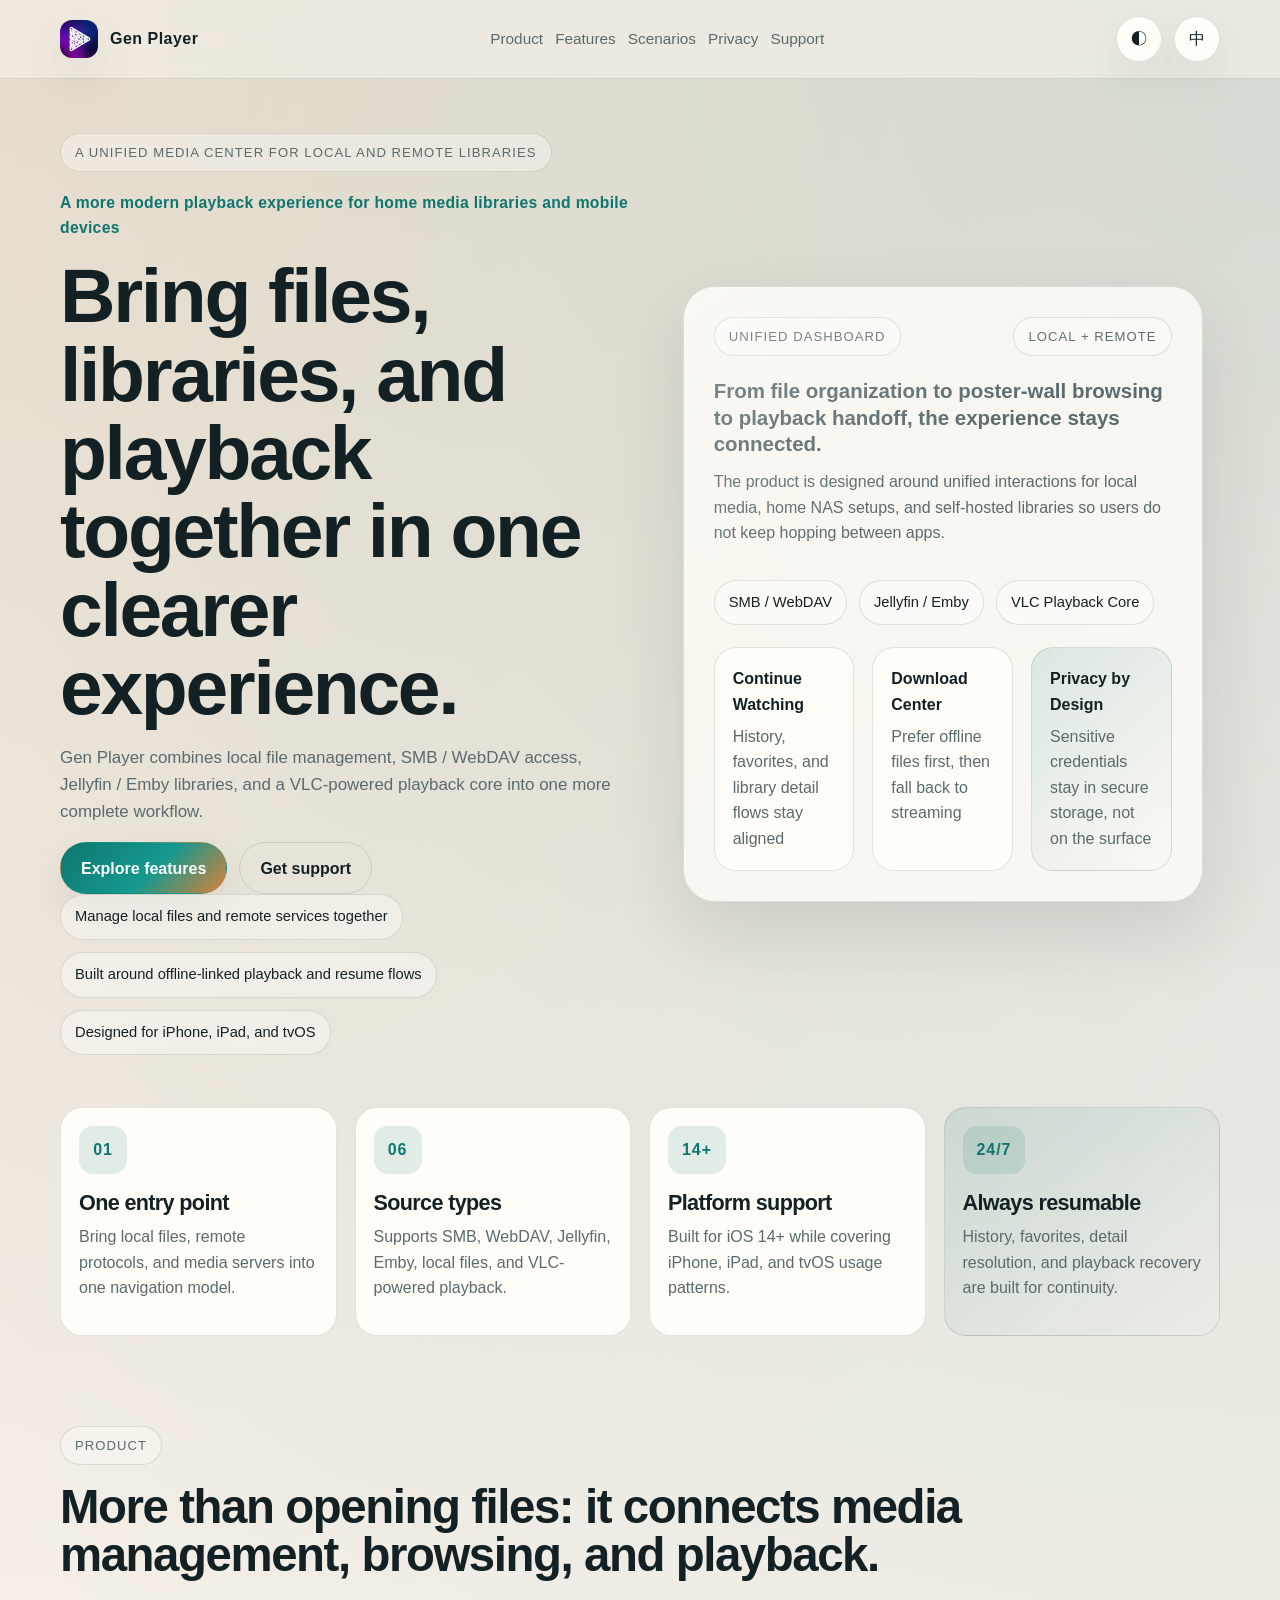
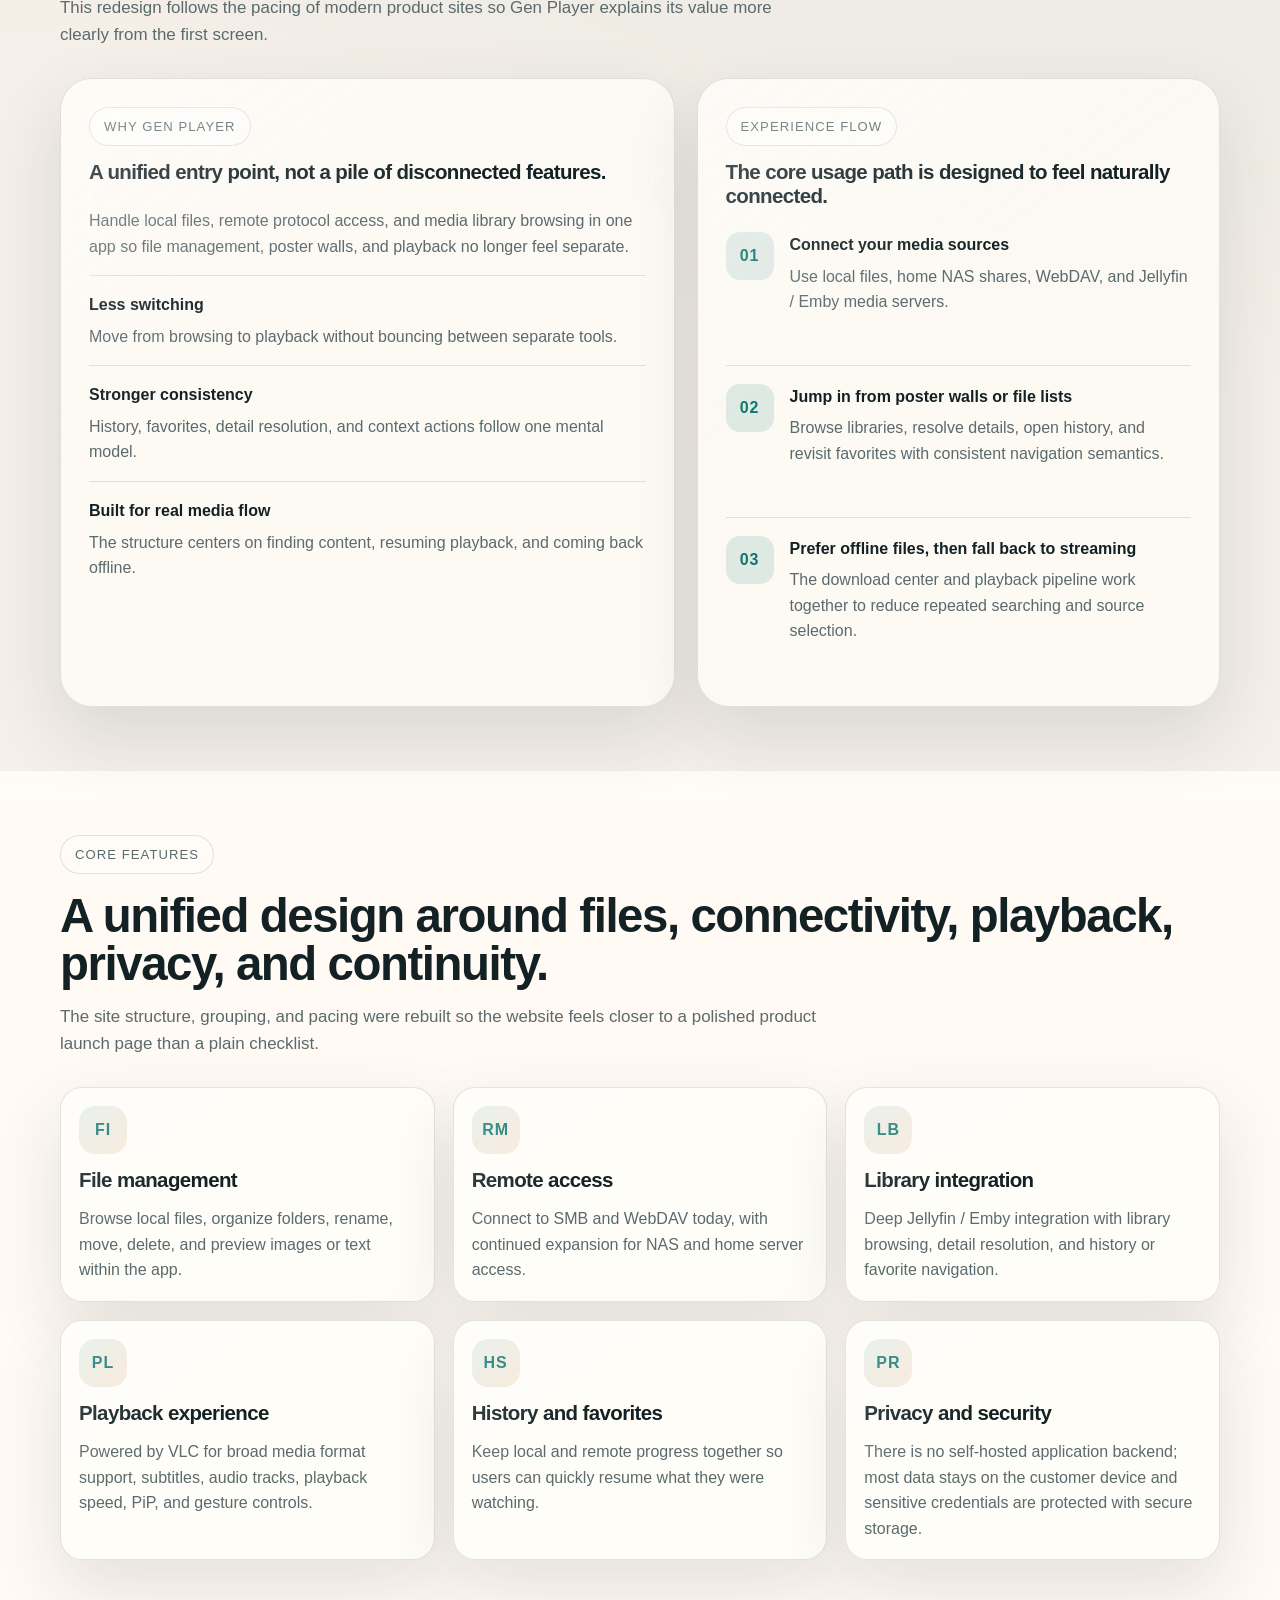
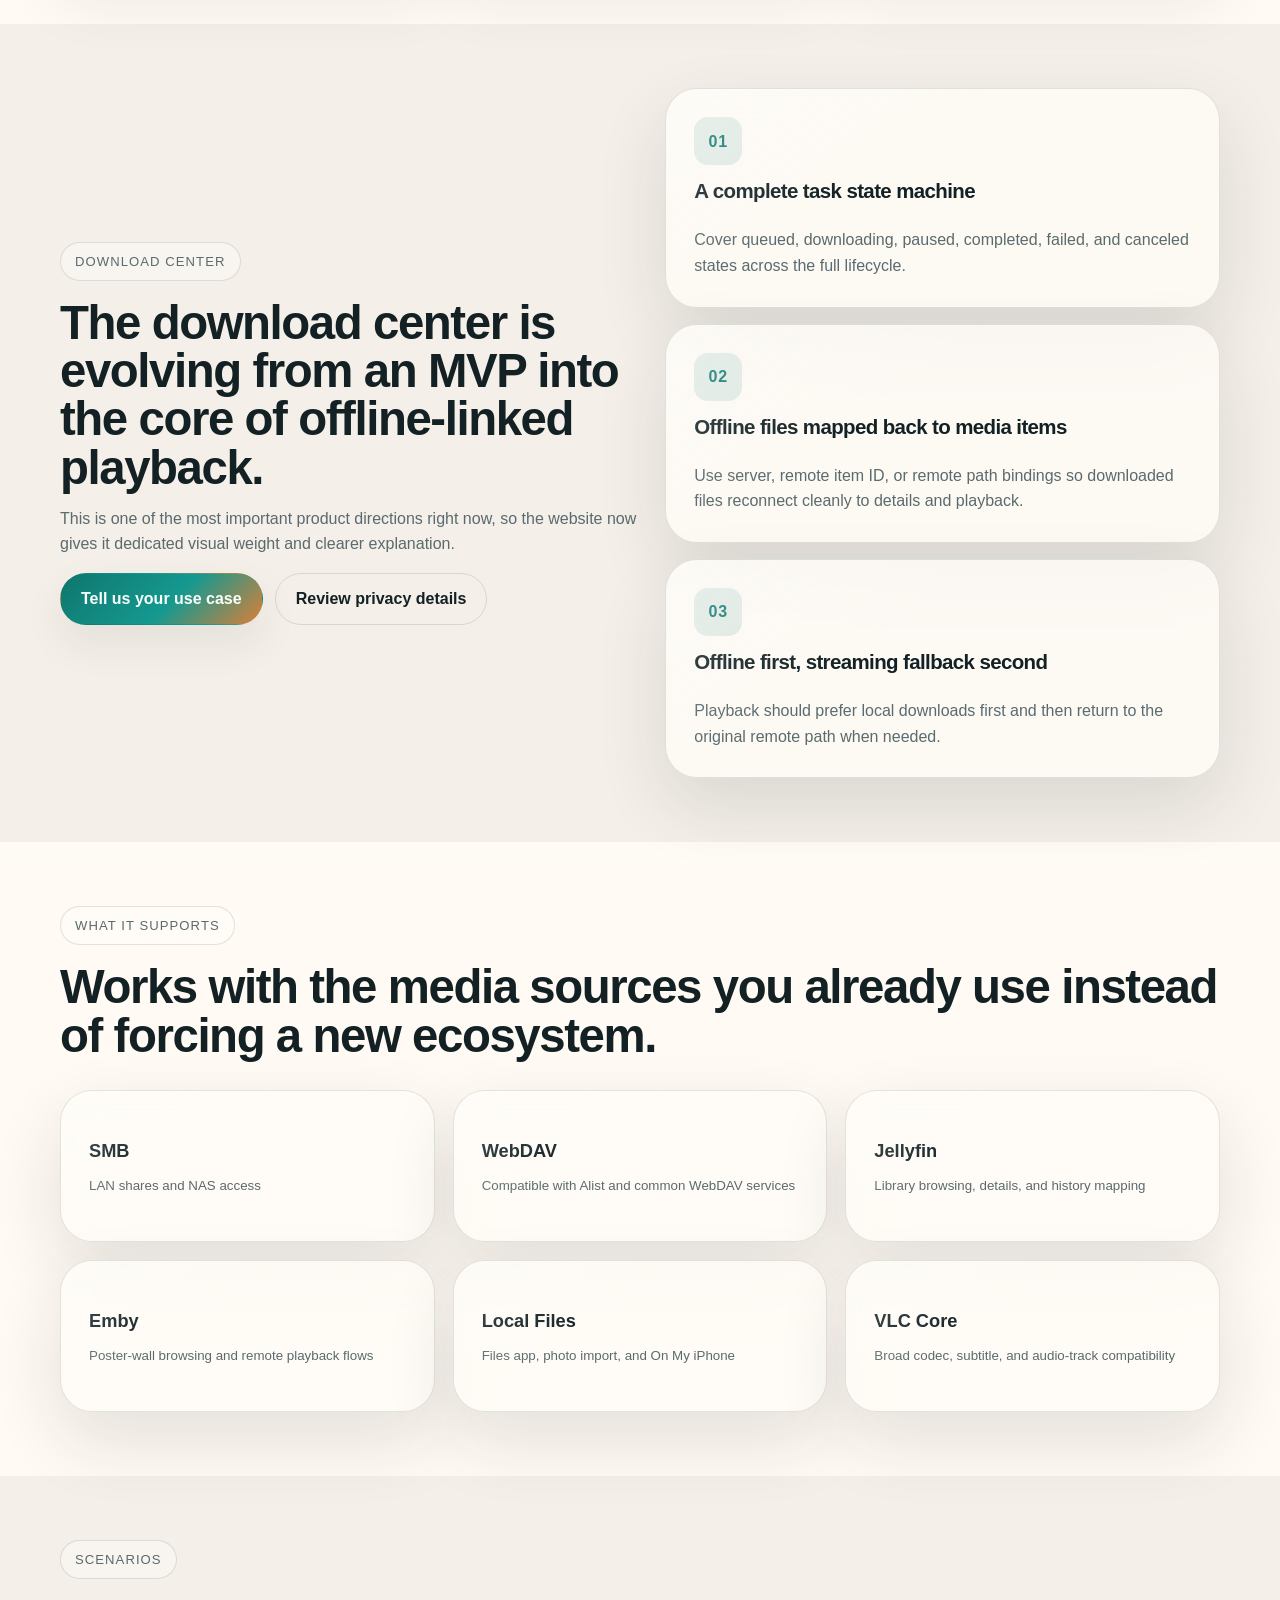
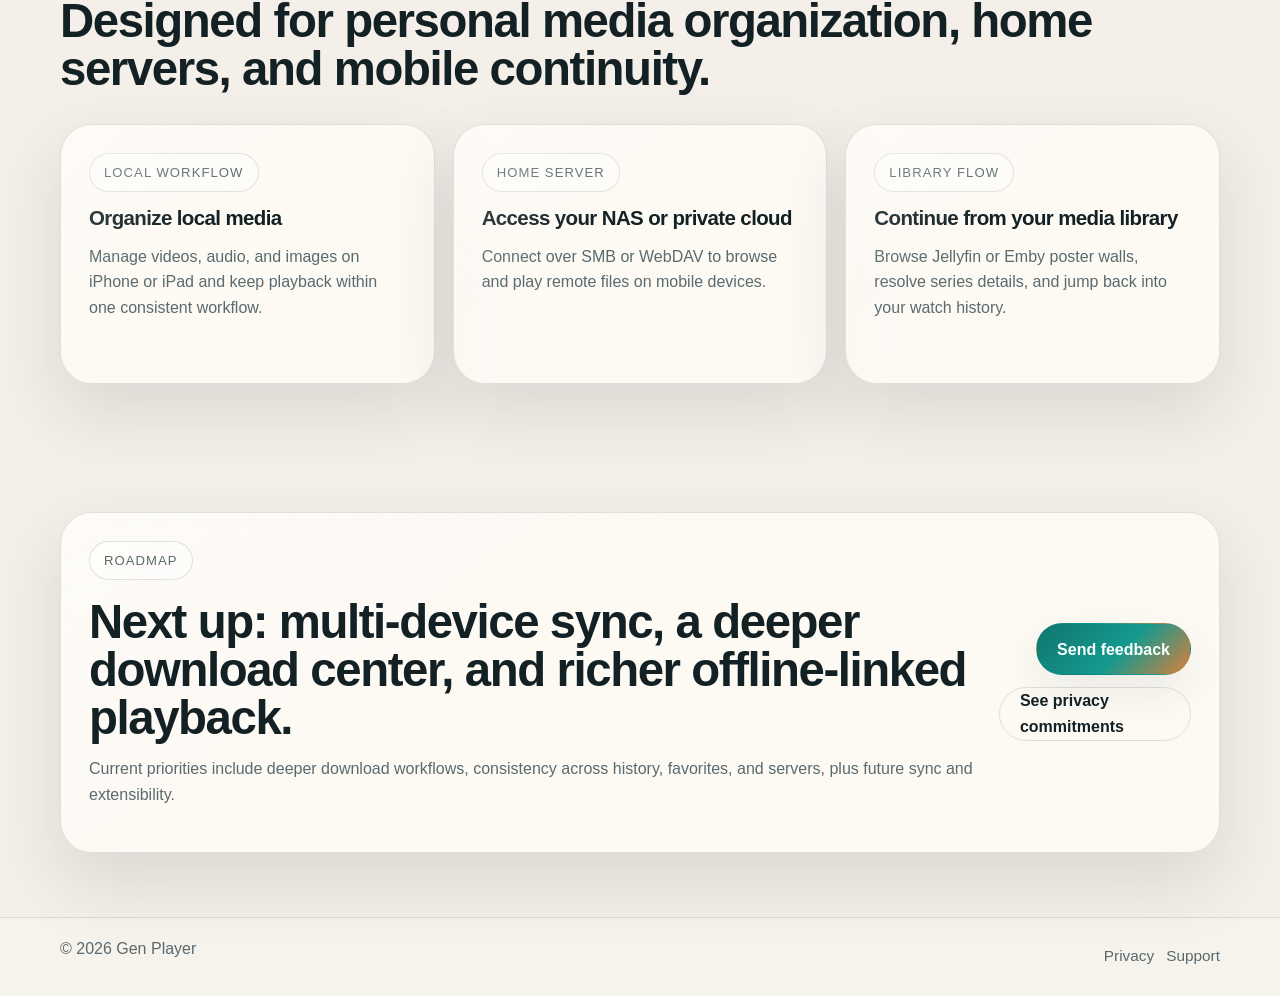
==== index.html @ e94388b0 "Sync website from ce1f1cdbd3ab6ec8a3f6ba33caaf7c2a9e1b7875" ====
<!DOCTYPE html>
<html lang="zh-CN">
  <head>
    <meta charset="UTF-8" />
    <meta name="viewport" content="width=device-width, initial-scale=1.0" />
    <title>Gen Player - Your All-in-One Media Center</title>
    <meta
      name="description"
      content="Gen Player 是一个基于 VLC 核心的本地 + 远程媒体中心，支持 SMB、WebDAV、Jellyfin、Emby 等多种媒体来源。"
    />
    <script>
      (function () {
        var params = new URLSearchParams(window.location.search);
        var theme = (params.get('theme') || localStorage.getItem('genplayer-theme') || '').toLowerCase();
        var lang = (params.get('lang') || localStorage.getItem('genplayer-language') || '').toLowerCase();
        if (theme !== 'dark' && theme !== 'light') {
          theme = window.matchMedia && window.matchMedia('(prefers-color-scheme: dark)').matches ? 'dark' : 'light';
        }
        if (lang.indexOf('zh') === 0) {
          document.documentElement.lang = 'zh-CN';
        } else if (lang.indexOf('en') === 0) {
          document.documentElement.lang = 'en';
        }
        document.documentElement.setAttribute('data-theme', theme);
        document.documentElement.style.colorScheme = theme;
        document.documentElement.style.backgroundColor = theme === 'dark' ? '#070812' : '#f4efe8';
      })();
    </script>
    <link rel="stylesheet" href="./assets/styles.css?v=20260321j" />
  </head>
  <body data-page="home">
    <div class="site-backdrop" aria-hidden="true">
      <span class="backdrop-orb orb-a"></span>
      <span class="backdrop-orb orb-b"></span>
      <span class="backdrop-grid"></span>
    </div>

    <header class="site-header">
      <div class="container nav-shell">
        <a class="brand" href="./index.html">
          <img class="brand-mark" src="./assets/app-icon.png" alt="Gen Player app icon" />
          <span>Gen Player</span>
        </a>
        <nav class="nav-links">
          <a href="#product" data-i18n="nav.product">产品</a>
          <a href="#features" data-i18n="nav.features">功能</a>
          <a href="#scenarios" data-i18n="nav.scenarios">场景</a>
          <a href="./privacy.html" data-i18n="nav.privacy">隐私政策</a>
          <a href="./feedback.html" data-i18n="nav.feedback">问题反馈</a>
        </nav>
        <div class="toolbar">
          <button type="button" class="toggle" id="themeToggle" aria-label="Theme toggle">◐</button>
          <button type="button" class="toggle" id="langToggle" aria-label="Language toggle">EN</button>
        </div>
      </div>
    </header>

    <main>
      <section class="hero hero-home">
        <div class="container hero-grid">
          <div class="hero-copy reveal-on-scroll">
            <span class="eyebrow" data-i18n="hero.eyebrow">本地与远程一体化媒体中心</span>
            <p class="hero-kicker" data-i18n="hero.spotlight">为家庭媒体库和移动设备设计的现代播放器体验</p>
            <h1 data-i18n="hero.title">把文件、媒体库与播放体验整合成一个更统一的入口。</h1>
            <p class="lead" data-i18n="hero.description">
              Gen Player 将本地文件管理、SMB / WebDAV 网络访问、Jellyfin / Emby 媒体库与 VLC 播放核心整合到一套更完整的体验里。
            </p>
            <div class="hero-actions">
              <a class="button primary" href="#features" data-i18n="hero.primaryCta">查看核心功能</a>
              <a class="button secondary" href="./feedback.html" data-i18n="hero.secondaryCta">获取支持与反馈</a>
            </div>
            <div class="hero-proof">
              <span class="proof-chip" data-i18n="hero.proof1">本地文件 + 远程服务统一管理</span>
              <span class="proof-chip" data-i18n="hero.proof2">支持离线关联播放与继续观看</span>
              <span class="proof-chip" data-i18n="hero.proof3">面向 iPhone / iPad / tvOS</span>
            </div>
          </div>

          <div class="hero-visual reveal-on-scroll delay-1">
            <article class="card stage-card">
              <div class="stage-header">
                <span class="stage-label" data-i18n="hero.stageBadge">统一面板</span>
                <span class="stage-tag" data-i18n="hero.stageTag">本地 + 远程</span>
              </div>

              <div class="stage-main">
                <div>
                  <p class="stage-title" data-i18n="hero.stageTitle">从文件整理到海报墙浏览，再到播放器接力，体验保持连贯。</p>
                  <p class="stage-body" data-i18n="hero.stageBody">
                    针对本地媒体、家庭 NAS 与自建媒体库做统一交互设计，减少在多个 App 之间来回切换。
                  </p>
                </div>
                <div class="stage-pills">
                  <span class="pill" data-i18n="hero.stagePill1">SMB / WebDAV</span>
                  <span class="pill" data-i18n="hero.stagePill2">Jellyfin / Emby</span>
                  <span class="pill" data-i18n="hero.stagePill3">VLC Playback Core</span>
                </div>
              </div>

              <div class="stage-mini-grid">
                <article class="mini-card">
                  <strong data-i18n="hero.stageMini1Title">继续观看</strong>
                  <span data-i18n="hero.stageMini1Body">历史、收藏和库详情之间跳转一致</span>
                </article>
                <article class="mini-card">
                  <strong data-i18n="hero.stageMini2Title">下载中心</strong>
                  <span data-i18n="hero.stageMini2Body">离线文件优先命中，缺失时自动回退流媒体</span>
                </article>
                <article class="mini-card accent">
                  <strong data-i18n="hero.stageMini3Title">隐私设计</strong>
                  <span data-i18n="hero.stageMini3Body">敏感凭据走安全存储，不把隐私留在表面</span>
                </article>
              </div>
            </article>

          </div>
        </div>
      </section>

      <section class="metrics-section">
        <div class="container metrics-grid">
          <article class="metric-card reveal-on-scroll">
            <span class="metric-value" data-i18n="metrics.card1Value">01</span>
            <h2 data-i18n="metrics.card1Title">一个入口</h2>
            <p data-i18n="metrics.card1Body">把本地文件、网络协议和媒体服务器收束到统一导航里。</p>
          </article>
          <article class="metric-card reveal-on-scroll delay-1">
            <span class="metric-value" data-i18n="metrics.card2Value">06</span>
            <h2 data-i18n="metrics.card2Title">多源支持</h2>
            <p data-i18n="metrics.card2Body">覆盖 SMB、WebDAV、Jellyfin、Emby、本地文件与 VLC 播放能力。</p>
          </article>
          <article class="metric-card reveal-on-scroll delay-2">
            <span class="metric-value" data-i18n="metrics.card3Value">14+</span>
            <h2 data-i18n="metrics.card3Title">平台兼容</h2>
            <p data-i18n="metrics.card3Body">面向 iOS 14+，同时照顾 iPhone、iPad 与 tvOS 使用场景。</p>
          </article>
          <article class="metric-card reveal-on-scroll delay-3">
            <span class="metric-value" data-i18n="metrics.card4Value">24/7</span>
            <h2 data-i18n="metrics.card4Title">随时继续</h2>
            <p data-i18n="metrics.card4Body">历史、收藏、详情定位与播放器恢复围绕连续观看体验设计。</p>
          </article>
        </div>
      </section>

      <section id="product" class="section">
        <div class="container">
          <div class="section-heading reveal-on-scroll">
            <span class="eyebrow" data-i18n="product.eyebrow">产品定位</span>
            <h2 data-i18n="product.title">不是只会“打开文件”，而是把媒体管理、浏览和播放连接起来。</h2>
            <p data-i18n="product.description">
              参考现代产品官网常见的分层展示方式，我们把 Gen Player 的核心价值拆成“统一入口”和“连续体验”两条主线，让信息更聚焦。
            </p>
          </div>

          <div class="showcase-grid">
            <article class="card manifesto-card reveal-on-scroll">
              <div class="card-heading">
                <span class="card-kicker" data-i18n="product.card1Kicker">为什么是 Gen Player</span>
                <h3 data-i18n="product.card1Title">统一入口，而不是功能堆叠。</h3>
              </div>
              <p data-i18n="product.card1Body">
                在同一个应用里处理本地文件、远程协议连接和媒体库浏览，让文件管理、海报墙与播放器之间不再断裂。
              </p>
              <div class="feature-list">
                <div class="feature-list-item">
                  <strong data-i18n="product.point1Title">更少切换</strong>
                  <span data-i18n="product.point1Body">从浏览到播放不需要频繁跳到不同工具。</span>
                </div>
                <div class="feature-list-item">
                  <strong data-i18n="product.point2Title">更强一致性</strong>
                  <span data-i18n="product.point2Body">历史、收藏、详情定位和上下文菜单行为保持统一。</span>
                </div>
                <div class="feature-list-item">
                  <strong data-i18n="product.point3Title">更适合媒体使用流</strong>
                  <span data-i18n="product.point3Body">围绕“找到内容、继续播放、离线回看”来设计页面关系。</span>
                </div>
              </div>
            </article>

            <article class="card journey-card reveal-on-scroll delay-1">
              <div class="card-heading">
                <span class="card-kicker" data-i18n="flow.eyebrow">体验链路</span>
                <h3 data-i18n="flow.title">把典型使用路径做成更顺手的链路。</h3>
              </div>
              <div class="journey-steps">
                <div class="journey-step">
                  <span class="step-index">01</span>
                  <div>
                    <strong data-i18n="flow.step1Title">连接你的媒体来源</strong>
                    <p data-i18n="flow.step1Body">支持本地文件、家庭 NAS、WebDAV 和 Jellyfin / Emby 媒体服务器。</p>
                  </div>
                </div>
                <div class="journey-step">
                  <span class="step-index">02</span>
                  <div>
                    <strong data-i18n="flow.step2Title">从海报墙或文件列表快速进入</strong>
                    <p data-i18n="flow.step2Body">浏览库、定位详情、查看历史和收藏，保持一致导航语义。</p>
                  </div>
                </div>
                <div class="journey-step">
                  <span class="step-index">03</span>
                  <div>
                    <strong data-i18n="flow.step3Title">优先命中离线文件，再无缝回退流媒体</strong>
                    <p data-i18n="flow.step3Body">下载中心与播放器链路协同，减少重复查找和重新选择源的负担。</p>
                  </div>
                </div>
              </div>
            </article>
          </div>
        </div>
      </section>

      <section id="features" class="section section-soft">
        <div class="container">
          <div class="section-heading reveal-on-scroll">
            <span class="eyebrow" data-i18n="features.eyebrow">核心功能</span>
            <h2 data-i18n="features.title">围绕文件、连接、播放、隐私和连续体验做一体化设计。</h2>
            <p data-i18n="features.description">页面层次、模块分组和内容节奏都做了重新组织，让官网更像一个成熟产品而不是单纯的信息列表。</p>
          </div>

          <div class="feature-grid">
            <article class="card feature-card reveal-on-scroll">
              <span class="icon-badge">FI</span>
              <h3 data-i18n="features.fileTitle">文件管理</h3>
              <p data-i18n="features.fileBody">支持本地文件浏览、整理、重命名、移动、删除，以及图片和文本预览。</p>
            </article>
            <article class="card feature-card reveal-on-scroll delay-1">
              <span class="icon-badge">RM</span>
              <h3 data-i18n="features.remoteTitle">远程连接</h3>
              <p data-i18n="features.remoteBody">支持 SMB 与 WebDAV，并持续拓展面向家庭服务器和 NAS 的访问能力。</p>
            </article>
            <article class="card feature-card reveal-on-scroll delay-2">
              <span class="icon-badge">LB</span>
              <h3 data-i18n="features.libraryTitle">媒体库集成</h3>
              <p data-i18n="features.libraryBody">深度集成 Jellyfin / Emby，支持库浏览、详情定位、历史与收藏跳转。</p>
            </article>
            <article class="card feature-card reveal-on-scroll">
              <span class="icon-badge">PL</span>
              <h3 data-i18n="features.playbackTitle">播放体验</h3>
              <p data-i18n="features.playbackBody">基于 VLC 内核，支持常见视频/音频格式、字幕、音轨、倍速、画中画和手势控制。</p>
            </article>
            <article class="card feature-card reveal-on-scroll delay-1">
              <span class="icon-badge">HS</span>
              <h3 data-i18n="features.historyTitle">历史与收藏</h3>
              <p data-i18n="features.historyBody">统一记录本地与远程媒体的历史进度与收藏信息，帮助用户从中断位置快速继续。</p>
            </article>
            <article class="card feature-card reveal-on-scroll delay-2">
              <span class="icon-badge">PR</span>
              <h3 data-i18n="features.privacyTitle">隐私与安全</h3>
              <p data-i18n="features.privacyBody">支持应用锁、生物识别与隐私模式，敏感凭据通过安全存储方案处理。</p>
            </article>
          </div>
        </div>
      </section>

      <section class="section">
        <div class="container spotlight-shell">
          <div class="spotlight-copy reveal-on-scroll">
            <span class="eyebrow" data-i18n="download.eyebrow">下载中心</span>
            <h2 data-i18n="download.title">下载中心正在从 MVP 进化为“离线关联播放”的核心能力。</h2>
            <p data-i18n="download.body">
              这也是当前阶段最重要的扩展方向之一。官网把这部分单独突出出来，让产品路线和实际能力更清晰。
            </p>
            <div class="hero-actions">
              <a class="button primary" href="./feedback.html" data-i18n="download.primaryCta">告诉我们你的使用场景</a>
              <a class="button secondary" href="./privacy.html" data-i18n="download.secondaryCta">查看隐私与数据处理</a>
            </div>
          </div>

          <div class="spotlight-panels reveal-on-scroll delay-1">
            <article class="card spotlight-card">
              <span class="spotlight-index">01</span>
              <h3 data-i18n="download.card1Title">任务状态机完整化</h3>
              <p data-i18n="download.card1Body">覆盖 queued、downloading、paused、completed、failed、canceled 等完整生命周期。</p>
            </article>
            <article class="card spotlight-card">
              <span class="spotlight-index">02</span>
              <h3 data-i18n="download.card2Title">离线文件与媒体项绑定</h3>
              <p data-i18n="download.card2Body">通过 server、remoteItemId 或 remotePath 建立映射，让下载结果真正能回到媒体详情和播放器。</p>
            </article>
            <article class="card spotlight-card">
              <span class="spotlight-index">03</span>
              <h3 data-i18n="download.card3Title">优先离线、缺失回退流媒体</h3>
              <p data-i18n="download.card3Body">播放时先命中本地下载，再按原链路回退远程播放，保证体验连贯不打断。</p>
            </article>
          </div>
        </div>
      </section>

      <section class="section section-soft">
        <div class="container">
          <div class="section-heading reveal-on-scroll">
            <span class="eyebrow" data-i18n="support.eyebrow">支持范围</span>
            <h2 data-i18n="support.title">连接你已经在使用的媒体来源，而不是要求你重新迁移生态。</h2>
          </div>
          <div class="support-grid support-grid-modern">
            <div class="card support-item reveal-on-scroll">
              <span>SMB</span>
              <small data-i18n="support.smb">局域网共享与 NAS 访问</small>
            </div>
            <div class="card support-item reveal-on-scroll delay-1">
              <span>WebDAV</span>
              <small data-i18n="support.webdav">兼容 Alist 与多种 WebDAV 服务</small>
            </div>
            <div class="card support-item reveal-on-scroll delay-2">
              <span>Jellyfin</span>
              <small data-i18n="support.jellyfin">媒体库浏览、详情与历史关联</small>
            </div>
            <div class="card support-item reveal-on-scroll">
              <span>Emby</span>
              <small data-i18n="support.emby">海报墙浏览与远程播放协同</small>
            </div>
            <div class="card support-item reveal-on-scroll delay-1">
              <span>Local Files</span>
              <small data-i18n="support.local">文件 App、照片导入与 On My iPhone</small>
            </div>
            <div class="card support-item reveal-on-scroll delay-2">
              <span>VLC Core</span>
              <small data-i18n="support.vlc">多格式播放、字幕和音轨兼容</small>
            </div>
          </div>
        </div>
      </section>

      <section id="scenarios" class="section">
        <div class="container">
          <div class="section-heading reveal-on-scroll">
            <span class="eyebrow" data-i18n="scenarios.eyebrow">使用场景</span>
            <h2 data-i18n="scenarios.title">既适合个人影音整理，也适合家庭服务器和移动端连续播放。</h2>
          </div>
          <div class="scenario-grid">
            <article class="card scenario-card reveal-on-scroll">
              <span class="scenario-label" data-i18n="scenarios.case1Label">本地工作流</span>
              <h3 data-i18n="scenarios.case1Title">本地媒体整理</h3>
              <p data-i18n="scenarios.case1Body">整理 iPhone / iPad 中的视频、音频和图片，并通过统一播放器继续观看。</p>
            </article>
            <article class="card scenario-card reveal-on-scroll delay-1">
              <span class="scenario-label" data-i18n="scenarios.case2Label">家庭服务器</span>
              <h3 data-i18n="scenarios.case2Title">家庭 NAS / 私有云访问</h3>
              <p data-i18n="scenarios.case2Body">连接 SMB 或 WebDAV 服务，在移动端快速查看和播放远程文件。</p>
            </article>
            <article class="card scenario-card reveal-on-scroll delay-2">
              <span class="scenario-label" data-i18n="scenarios.case3Label">媒体库链路</span>
              <h3 data-i18n="scenarios.case3Title">媒体库连续观看</h3>
              <p data-i18n="scenarios.case3Body">从 Jellyfin / Emby 中浏览海报墙、定位剧集详情，并回到你的历史进度。</p>
            </article>
          </div>
        </div>
      </section>

      <section class="section">
        <div class="container">
          <div class="card roadmap-card reveal-on-scroll">
            <div class="roadmap-copy">
            <span class="eyebrow" data-i18n="roadmap.eyebrow">路线图</span>
              <h2 data-i18n="roadmap.title">继续推进多端同步、下载中心和更完整的离线关联播放。</h2>
              <p data-i18n="roadmap.body">当前重点方向包括下载中心深化、历史/收藏/服务器数据一致性，以及未来的同步与扩展能力。</p>
            </div>
            <div class="hero-actions">
              <a class="button primary" href="./feedback.html" data-i18n="roadmap.primaryCta">提交问题反馈</a>
              <a class="button secondary" href="./privacy.html" data-i18n="roadmap.secondaryCta">查看隐私承诺</a>
            </div>
          </div>
        </div>
      </section>
    </main>

    <footer class="site-footer">
      <div class="container footer-shell">
        <p>© <span id="year"></span> Gen Player</p>
        <div class="footer-links">
          <a href="./privacy.html" data-i18n="footer.privacy">隐私政策</a>
          <a href="./feedback.html" data-i18n="footer.feedback">问题反馈</a>
        </div>
      </div>
    </footer>

    <script src="./assets/site.js?v=20260321i"></script>
  </body>
</html>
---- assets/styles.css ----
:root {
  color-scheme: light dark;
  --font-display: "Avenir Next", "SF Pro Display", "PingFang SC", "Hiragino Sans GB", "Microsoft YaHei", sans-serif;
  --font-body: "Avenir Next", "Segoe UI", "PingFang SC", "Hiragino Sans GB", "Microsoft YaHei", sans-serif;
  --bg: #f4efe8;
  --bg-soft: #fffaf3;
  --panel: rgba(255, 253, 248, 0.78);
  --panel-solid: #fffdf8;
  --panel-alt: #edf6f3;
  --text: #132125;
  --text-muted: #5a6a6e;
  --line: rgba(19, 33, 37, 0.12);
  --line-strong: rgba(19, 33, 37, 0.2);
  --accent: #0f766e;
  --accent-secondary: #15998f;
  --accent-strong: #0b5f59;
  --accent-soft: rgba(15, 118, 110, 0.12);
  --accent-warm: #db7f38;
  --shadow-lg: 0 28px 70px rgba(34, 45, 49, 0.12);
  --shadow-md: 0 18px 42px rgba(34, 45, 49, 0.08);
  --radius-xl: 32px;
  --radius-lg: 24px;
  --radius-md: 18px;
  --radius-sm: 14px;
}

html[data-theme='dark'],
body[data-theme='dark'] {
  --bg: #070812;
  --bg-soft: #0d1020;
  --panel: rgba(18, 22, 40, 0.8);
  --panel-solid: #12152a;
  --panel-alt: #171b34;
  --text: #f3f4ff;
  --text-muted: #adb2cf;
  --line: rgba(255, 255, 255, 0.1);
  --line-strong: rgba(255, 255, 255, 0.18);
  --accent: #8c7bff;
  --accent-secondary: #4e63ea;
  --accent-strong: #cdc3ff;
  --accent-soft: rgba(140, 123, 255, 0.18);
  --accent-warm: #da78ff;
  --shadow-lg: 0 28px 70px rgba(0, 0, 0, 0.34);
  --shadow-md: 0 18px 42px rgba(0, 0, 0, 0.26);
}

* {
  box-sizing: border-box;
}

html {
  scroll-behavior: smooth;
  min-height: 100%;
  background: var(--bg);
}

body {
  position: relative;
  margin: 0;
  min-height: 100vh;
  min-height: 100dvh;
  font-family: var(--font-body);
  background:
    radial-gradient(circle at top left, rgba(219, 127, 56, 0.12), transparent 28%),
    radial-gradient(circle at top right, rgba(15, 118, 110, 0.14), transparent 34%),
    var(--bg);
  color: var(--text);
  line-height: 1.6;
  overflow-x: hidden;
}

body[data-theme='dark'] {
  background:
    radial-gradient(circle at top left, rgba(151, 111, 255, 0.16), transparent 28%),
    radial-gradient(circle at top right, rgba(78, 99, 234, 0.2), transparent 34%),
    var(--bg);
}

a {
  color: inherit;
  text-decoration: none;
}

button,
input,
select,
textarea {
  font: inherit;
}

h1,
h2,
h3,
h4,
p {
  margin-top: 0;
}

h1,
h2,
h3 {
  font-family: var(--font-display);
  letter-spacing: -0.03em;
}

html[lang='zh-CN'] h1,
html[lang='zh-CN'] h2,
html[lang='zh-CN'] h3 {
  letter-spacing: -0.01em;
}

h1 {
  font-size: clamp(2.8rem, 6vw, 5.6rem);
  line-height: 0.96;
  margin-bottom: 22px;
}

h2 {
  font-size: clamp(2rem, 3.7vw, 3.8rem);
  line-height: 1.02;
  margin-bottom: 14px;
}

h3 {
  font-size: 1.28rem;
  line-height: 1.18;
  margin-bottom: 12px;
}

p,
small,
label span,
.stage-body,
.mini-card span,
.feature-list-item span,
.journey-step p,
.support-item small,
.scenario-card p,
.spotlight-card p,
.mini-stat-label {
  color: var(--text-muted);
}

.site-backdrop {
  position: fixed;
  inset: 0;
  pointer-events: none;
  z-index: -1;
  overflow: hidden;
}

.backdrop-orb {
  position: absolute;
  border-radius: 999px;
  filter: blur(18px);
  opacity: 0.8;
  animation: floatOrb 16s ease-in-out infinite;
}

.orb-a {
  top: -140px;
  left: -60px;
  width: 320px;
  height: 320px;
  background: rgba(219, 127, 56, 0.18);
}

.orb-b {
  top: 18%;
  right: -120px;
  width: 380px;
  height: 380px;
  background: rgba(15, 118, 110, 0.16);
  animation-delay: -6s;
}

body[data-theme='dark'] .orb-b {
  background: rgba(93, 81, 228, 0.18);
}

.orb-c {
  bottom: 10%;
  left: 8%;
  width: 240px;
  height: 240px;
  background: rgba(112, 132, 255, 0.12);
  animation-delay: -10s;
}

body[data-theme='dark'] .orb-c {
  background: rgba(214, 120, 255, 0.14);
}

.backdrop-grid {
  position: absolute;
  inset: 0;
  background-image:
    linear-gradient(to right, rgba(255, 255, 255, 0.02) 1px, transparent 1px),
    linear-gradient(to bottom, rgba(255, 255, 255, 0.02) 1px, transparent 1px);
  background-size: 72px 72px;
  mask-image: linear-gradient(to bottom, rgba(0, 0, 0, 0.44), transparent 80%);
}

.container {
  width: min(1160px, calc(100% - 40px));
  margin: 0 auto;
}

.site-header {
  position: sticky;
  top: 0;
  z-index: 30;
  backdrop-filter: blur(18px);
  background: rgba(244, 239, 232, 0.68);
  border-bottom: 1px solid var(--line);
}

body[data-theme='dark'] .site-header {
  background: rgba(7, 8, 18, 0.72);
}

.nav-shell,
.footer-shell {
  display: flex;
  align-items: center;
  justify-content: space-between;
  gap: 18px;
  min-height: 78px;
}

.brand {
  display: inline-flex;
  align-items: center;
  gap: 12px;
  font-weight: 800;
  font-size: 1rem;
  letter-spacing: 0.03em;
}

.brand-mark {
  display: block;
  width: 38px;
  height: 38px;
  border-radius: 12px;
  object-fit: cover;
  box-shadow: var(--shadow-md);
}

.nav-links,
.toolbar,
.footer-links,
.hero-proof,
.stage-pills,
.hero-actions {
  display: flex;
  align-items: center;
  gap: 12px;
  flex-wrap: wrap;
}

.nav-links a,
.footer-links a {
  color: var(--text-muted);
  font-size: 0.96rem;
  transition: color 180ms ease, transform 180ms ease;
}

.nav-links a:hover,
.footer-links a:hover {
  color: var(--text);
  transform: translateY(-1px);
}

.toggle,
.button,
.proof-chip,
.pill {
  border-radius: 999px;
  border: 1px solid var(--line);
}

.toggle {
  min-width: 46px;
  height: 46px;
  padding: 0 14px;
  cursor: pointer;
  background: var(--panel-solid);
  color: var(--text);
  box-shadow: var(--shadow-md);
}

.hero-home {
  padding: 54px 0 34px;
}

.section,
.page-main {
  padding: 64px 0;
}

.page-shell {
  min-height: calc(100vh - 156px);
}

.hero-grid,
.privacy-hero-grid,
.spotlight-shell,
.feedback-split-card,
.legal-layout {
  display: grid;
  gap: 28px;
}

.hero-grid,
.privacy-hero-grid,
.spotlight-shell {
  grid-template-columns: minmax(0, 1.02fr) minmax(320px, 0.98fr);
  align-items: center;
}

.privacy-hero-grid {
  align-items: start;
}

.hero-copy,
.page-hero-copy,
.roadmap-copy {
  position: relative;
  z-index: 1;
}

.hero-copy {
  max-width: 38rem;
}

.hero-copy h1 {
  max-width: 9.2em;
  font-size: clamp(3.1rem, 6vw, 5.15rem);
  line-height: 1.02;
  margin-bottom: 18px;
}

.page-hero-copy > :first-child,
.card-heading > :first-child,
.feedback-info-panel > :first-child,
.roadmap-copy > :first-child,
.section-heading > :first-child {
  margin-top: 0;
}

.privacy-intro-card,
.privacy-overview-card,
.privacy-support-card {
  display: grid;
  gap: 18px;
}

.privacy-intro-card {
  padding: 34px;
}

.privacy-intro-card h1 {
  max-width: 560px;
  font-size: clamp(2.2rem, 4vw, 3.5rem);
  line-height: 1.08;
  letter-spacing: -0.01em;
  margin-bottom: 12px;
}

.privacy-intro-card .lead {
  margin-bottom: 0;
}

.privacy-intro-body {
  max-width: 720px;
  margin-bottom: 4px;
  font-size: 1rem;
  color: var(--text-muted);
}

.privacy-side-stack,
.privacy-overview-list {
  display: grid;
  gap: 18px;
}

.privacy-overview-card h2,
.privacy-support-card h2,
.legal-side-card h2 {
  font-size: clamp(1.45rem, 2.15vw, 2rem);
  line-height: 1.18;
  letter-spacing: -0.01em;
  margin-bottom: 0;
}

.hero-kicker {
  margin-bottom: 16px;
  font-size: 0.98rem;
  font-weight: 700;
  letter-spacing: 0.02em;
  color: var(--accent);
}

html[lang='zh-CN'] .hero-kicker {
  letter-spacing: 0;
}

.eyebrow,
.card-kicker,
.scenario-label,
.stage-label,
.stage-tag,
.note-label {
  display: inline-flex;
  align-items: center;
  gap: 8px;
  padding: 8px 14px;
  width: fit-content;
  max-width: 100%;
  border-radius: 999px;
  border: 1px solid var(--line);
  background: rgba(255, 255, 255, 0.34);
  color: var(--text-muted);
  font-size: 0.82rem;
  letter-spacing: 0.08em;
  text-transform: uppercase;
  justify-self: start;
  align-self: flex-start;
}

html[lang='zh-CN'] .eyebrow,
html[lang='zh-CN'] .card-kicker,
html[lang='zh-CN'] .scenario-label,
html[lang='zh-CN'] .stage-label,
html[lang='zh-CN'] .stage-tag,
html[lang='zh-CN'] .note-label {
  letter-spacing: 0.02em;
  text-transform: none;
}

body[data-theme='dark'] .eyebrow,
body[data-theme='dark'] .card-kicker,
body[data-theme='dark'] .scenario-label,
body[data-theme='dark'] .stage-label,
body[data-theme='dark'] .stage-tag,
body[data-theme='dark'] .note-label {
  background: rgba(255, 255, 255, 0.03);
}

.eyebrow {
  margin-bottom: 18px;
}

.lead,
.section-heading p {
  max-width: 760px;
  font-size: 1.06rem;
}

.button {
  display: inline-flex;
  align-items: center;
  justify-content: center;
  min-height: 52px;
  padding: 0 20px;
  font-weight: 700;
  cursor: pointer;
  transition: transform 180ms ease, box-shadow 180ms ease, border-color 180ms ease;
}

.button:hover,
.toggle:hover {
  transform: translateY(-1px);
}

.button.primary {
  color: #f8fffd;
  background: linear-gradient(135deg, var(--accent) 0%, var(--accent-secondary) 55%, var(--accent-warm) 100%);
  border-color: transparent;
  box-shadow: var(--shadow-md);
}

.button.secondary {
  background: transparent;
  color: var(--text);
}

.button.secondary:hover {
  border-color: var(--line-strong);
}

.proof-chip,
.pill {
  padding: 10px 14px;
  background: rgba(255, 255, 255, 0.38);
  color: var(--text);
  font-size: 0.92rem;
}

body[data-theme='dark'] .proof-chip,
body[data-theme='dark'] .pill {
  background: rgba(255, 255, 255, 0.03);
}

.hero-visual {
  position: relative;
  min-height: auto;
  display: grid;
  place-items: center;
}

.card {
  position: relative;
  overflow: hidden;
  padding: 28px;
  border: 1px solid var(--line);
  border-radius: var(--radius-xl);
  background: var(--panel);
  box-shadow: var(--shadow-lg);
  backdrop-filter: blur(18px);
}

.card::before {
  content: "";
  position: absolute;
  inset: 0;
  background: linear-gradient(145deg, rgba(255, 255, 255, 0.28), transparent 38%);
  pointer-events: none;
}

.stage-card {
  width: min(100%, 520px);
  padding: 30px;
}

.stage-header,
.page-hero-card,
.mini-stat,
.journey-step,
.support-item,
.feedback-tip {
  display: flex;
}

.stage-header {
  align-items: center;
  justify-content: space-between;
  gap: 12px;
  margin-bottom: 22px;
}

.stage-main {
  display: grid;
  gap: 18px;
  margin-bottom: 22px;
}

.stage-title {
  margin-bottom: 12px;
  font-size: 1.28rem;
  font-weight: 800;
  line-height: 1.28;
}

.stage-mini-grid,
.metrics-grid,
.feature-grid,
.scenario-grid,
.privacy-summary-grid {
  display: grid;
  gap: 18px;
}

.stage-mini-grid {
  grid-template-columns: repeat(3, minmax(0, 1fr));
}

.mini-card,
.metric-card,
.feature-card,
.summary-card {
  padding: 18px;
  border-radius: 22px;
  border: 1px solid var(--line);
  background: var(--panel-solid);
}

.mini-card strong,
.feedback-tip strong,
.journey-step strong,
.feature-list-item strong {
  display: block;
  margin-bottom: 6px;
}

.mini-card.accent,
.metric-card:last-child {
  background: linear-gradient(135deg, var(--accent-soft), rgba(255, 255, 255, 0.16));
}

.metrics-section {
  padding: 18px 0 26px;
}

.metrics-grid {
  grid-template-columns: repeat(4, minmax(0, 1fr));
}

.metric-card h2 {
  margin-bottom: 10px;
  font-size: 1.35rem;
}

.metric-value,
.spotlight-index,
.step-index {
  display: inline-flex;
  align-items: center;
  justify-content: center;
  min-width: 48px;
  height: 48px;
  margin-bottom: 18px;
  padding: 0 14px;
  border-radius: 14px;
  background: var(--accent-soft);
  color: var(--accent);
  font-weight: 800;
  letter-spacing: 0.06em;
}

.section-heading {
  margin-bottom: 30px;
}

.showcase-grid {
  display: grid;
  gap: 22px;
  grid-template-columns: minmax(0, 1.08fr) minmax(320px, 0.92fr);
}

.card-heading {
  display: grid;
  gap: 14px;
  margin-bottom: 12px;
}

.feature-list,
.journey-steps,
.feedback-tips {
  display: grid;
  gap: 16px;
}

.feature-list-item,
.feedback-tip {
  padding-top: 16px;
  border-top: 1px solid var(--line);
}

.journey-step {
  align-items: flex-start;
  gap: 16px;
  padding: 18px 0;
  border-top: 1px solid var(--line);
}

.journey-step:first-child {
  padding-top: 0;
  border-top: none;
}

.step-index {
  margin-bottom: 0;
  flex-shrink: 0;
}

.section-soft {
  background: linear-gradient(180deg, rgba(255, 255, 255, 0.16), transparent 18%), var(--bg-soft);
}

.feature-grid {
  grid-template-columns: repeat(3, minmax(0, 1fr));
}

.feature-card {
  transition: transform 220ms ease, border-color 220ms ease, box-shadow 220ms ease;
}

.feature-card,
.scenario-card,
.spotlight-card {
  display: grid;
  align-content: start;
  gap: 14px;
}

.feature-card > .icon-badge,
.scenario-card > .scenario-label,
.spotlight-card > .spotlight-index {
  margin-bottom: 0;
  justify-self: start;
}

.feature-card > h3,
.scenario-card > h3,
.spotlight-card > h3,
.feature-card > p,
.scenario-card > p,
.spotlight-card > p {
  margin-bottom: 0;
}

.feature-card:hover,
.scenario-card:hover,
.support-item:hover,
.summary-card:hover {
  transform: translateY(-4px);
  border-color: var(--line-strong);
  box-shadow: 0 24px 54px rgba(34, 45, 49, 0.12);
}

body[data-theme='dark'] .feature-card:hover,
body[data-theme='dark'] .scenario-card:hover,
body[data-theme='dark'] .support-item:hover,
body[data-theme='dark'] .summary-card:hover {
  box-shadow: 0 24px 54px rgba(0, 0, 0, 0.28);
}

.icon-badge {
  display: inline-flex;
  align-items: center;
  justify-content: center;
  width: 48px;
  height: 48px;
  margin-bottom: 18px;
  border-radius: 16px;
  background: linear-gradient(135deg, var(--accent-soft), rgba(219, 127, 56, 0.16));
  color: var(--accent);
  font-weight: 800;
  letter-spacing: 0.06em;
  line-height: 1;
  text-align: center;
}

.spotlight-panels {
  display: grid;
  gap: 16px;
}

.spotlight-card h3 {
  margin-bottom: 10px;
}

.support-grid-modern,
.scenario-grid {
  display: grid;
  gap: 18px;
  grid-template-columns: repeat(3, minmax(0, 1fr));
}

.support-item,
.mini-stat {
  flex-direction: column;
  gap: 10px;
}

.privacy-overview-item {
  display: flex;
  align-items: center;
  gap: 16px;
  padding-top: 16px;
  border-top: 1px solid var(--line);
}

.privacy-overview-item:first-child {
  padding-top: 0;
  border-top: none;
}

.privacy-overview-item .icon-badge {
  display: grid;
  place-items: center;
  width: 56px;
  height: 56px;
  padding: 0;
  margin-bottom: 0;
  border-radius: 14px;
  flex-shrink: 0;
  font-size: 0.86rem;
  letter-spacing: 0.02em;
  line-height: 1;
  text-align: center;
}

.privacy-overview-item strong,
.privacy-overview-item span {
  display: block;
}

.privacy-overview-item span {
  margin-top: 4px;
  color: var(--text-muted);
}

.privacy-feature-grid .icon-badge {
  font-size: 0.86rem;
  letter-spacing: 0.02em;
}

html[lang='zh-CN'] .privacy-overview-item .icon-badge,
html[lang='zh-CN'] .privacy-feature-grid .icon-badge {
  letter-spacing: 0;
}

.privacy-feature-grid h3,
.prose-block h2 {
  letter-spacing: -0.01em;
}

.privacy-feature-grid .feature-card {
  min-height: 100%;
}

.privacy-support-card .button {
  width: auto;
}

.privacy-support-card .eyebrow {
  justify-self: start;
}

.support-item {
  min-height: 152px;
  justify-content: center;
}

.support-item span {
  font-size: 1.14rem;
  font-weight: 800;
}

.scenario-card {
  min-height: 260px;
}

.roadmap-card {
  display: flex;
  align-items: center;
  justify-content: space-between;
  gap: 24px;
}

.roadmap-card .hero-actions {
  justify-content: flex-end;
}

.site-footer {
  border-top: 1px solid var(--line);
  background: rgba(255, 255, 255, 0.18);
}

body[data-theme='dark'] .site-footer {
  background: rgba(255, 255, 255, 0.02);
}

.page-hero-card {
  align-items: stretch;
  justify-content: space-between;
  gap: 24px;
  padding: 30px;
}

.page-hero-copy {
  flex: 1;
}

.page-hero-copy h1 {
  max-width: 700px;
  font-size: clamp(2.35rem, 4.8vw, 4.5rem);
  line-height: 1.02;
  margin-bottom: 10px;
}

.page-hero-aside {
  display: grid;
  gap: 14px;
  width: min(100%, 360px);
}

.mini-stat {
  padding: 20px;
  border-radius: 22px;
  border: 1px solid var(--line);
  background: var(--panel-solid);
}

.mini-stat strong {
  font-size: 1rem;
  line-height: 1.4;
}

.feedback-grid {
  gap: 20px;
}

.prose-block {
  display: block;
}

.feedback-split-card,
.legal-layout {
  grid-template-columns: minmax(280px, 0.88fr) minmax(0, 1.12fr);
  align-items: start;
}

.feedback-info-panel {
  display: grid;
  gap: 14px;
  align-content: start;
}

.feedback-info-panel h2 {
  margin-bottom: 8px;
}

.feedback-info-panel p,
.page-hero-copy .lead {
  margin-bottom: 0;
}

.feedback-form {
  display: grid;
  gap: 18px;
}

.feedback-form label {
  display: grid;
  gap: 8px;
  font-weight: 700;
}

.feedback-form input,
.feedback-form textarea,
.feedback-form select {
  width: 100%;
  padding: 15px 16px;
  border-radius: 18px;
  border: 1px solid var(--line);
  background: rgba(255, 255, 255, 0.52);
  color: var(--text);
  transition: border-color 180ms ease, box-shadow 180ms ease, transform 180ms ease;
}

body[data-theme='dark'] .feedback-form input,
body[data-theme='dark'] .feedback-form textarea,
body[data-theme='dark'] .feedback-form select {
  background: rgba(255, 255, 255, 0.03);
}

.feedback-form input:focus,
.feedback-form textarea:focus,
.feedback-form select:focus {
  outline: none;
  border-color: rgba(15, 118, 110, 0.42);
  box-shadow: 0 0 0 4px rgba(15, 118, 110, 0.12);
}

.privacy-summary-grid {
  grid-template-columns: repeat(3, minmax(0, 1fr));
}

.legal-main {
  display: grid;
  gap: 18px;
}

.legal-side {
  position: sticky;
  top: 108px;
}

.legal-side-card {
  display: grid;
  gap: 18px;
}

.status-card {
  max-width: 760px;
  margin: 0 auto;
  text-align: center;
}

.modern-status-card {
  padding: 42px 34px;
}

.centered {
  justify-content: center;
}

.reveal-on-scroll {
  opacity: 0;
  transform: translateY(26px);
  transition: opacity 640ms ease, transform 640ms ease;
}

.reveal-on-scroll.is-visible {
  opacity: 1;
  transform: translateY(0);
}

.delay-1 {
  transition-delay: 90ms;
}

.delay-2 {
  transition-delay: 180ms;
}

.delay-3 {
  transition-delay: 270ms;
}

@keyframes floatOrb {
  0%,
  100% {
    transform: translate3d(0, 0, 0) scale(1);
  }

  50% {
    transform: translate3d(12px, 20px, 0) scale(1.05);
  }
}

@media (prefers-reduced-motion: reduce) {
  html {
    scroll-behavior: auto;
  }

  .backdrop-orb,
  .reveal-on-scroll {
    animation: none;
    transition: none;
    transform: none;
    opacity: 1;
  }
}

@media (max-width: 1080px) {
  .metrics-grid,
  .privacy-summary-grid {
    grid-template-columns: repeat(2, minmax(0, 1fr));
  }

  .feature-grid,
  .support-grid-modern,
  .scenario-grid,
  .stage-mini-grid {
    grid-template-columns: repeat(2, minmax(0, 1fr));
  }

  .showcase-grid,
  .hero-grid,
  .privacy-hero-grid,
  .spotlight-shell,
  .feedback-split-card,
  .legal-layout {
    grid-template-columns: 1fr;
  }

  .roadmap-card {
    flex-direction: column;
    align-items: flex-start;
  }

  .roadmap-card .hero-actions {
    justify-content: flex-start;
  }

  .legal-side {
    position: static;
  }
}

@media (max-width: 780px) {
  .container {
    width: min(100% - 24px, 1160px);
  }

  .nav-shell,
  .footer-shell {
    min-height: auto;
    padding: 16px 0;
    flex-wrap: wrap;
  }

  .nav-links {
    order: 3;
    width: 100%;
  }

  .hero-home,
  .section,
  .page-main {
    padding: 48px 0;
  }

  .hero-visual {
    min-height: auto;
    padding-top: 24px;
  }

  .page-hero-card {
    flex-direction: column;
  }

  .hero-copy {
    max-width: none;
  }
}

@media (max-width: 640px) {
  h1 {
    font-size: clamp(2.2rem, 14vw, 3.3rem);
  }

  h2 {
    font-size: clamp(1.76rem, 10vw, 2.4rem);
  }

  .card {
    padding: 22px;
    border-radius: 24px;
  }

  .metrics-grid,
  .feature-grid,
  .support-grid-modern,
  .scenario-grid,
  .privacy-summary-grid,
  .stage-mini-grid {
    grid-template-columns: 1fr;
  }

  .hero-actions,
  .toolbar,
  .footer-links {
    width: 100%;
  }

  .button {
    width: 100%;
  }

  .hero-copy h1 {
    max-width: none;
    font-size: clamp(2.2rem, 12vw, 3.45rem);
    line-height: 1.05;
  }
}
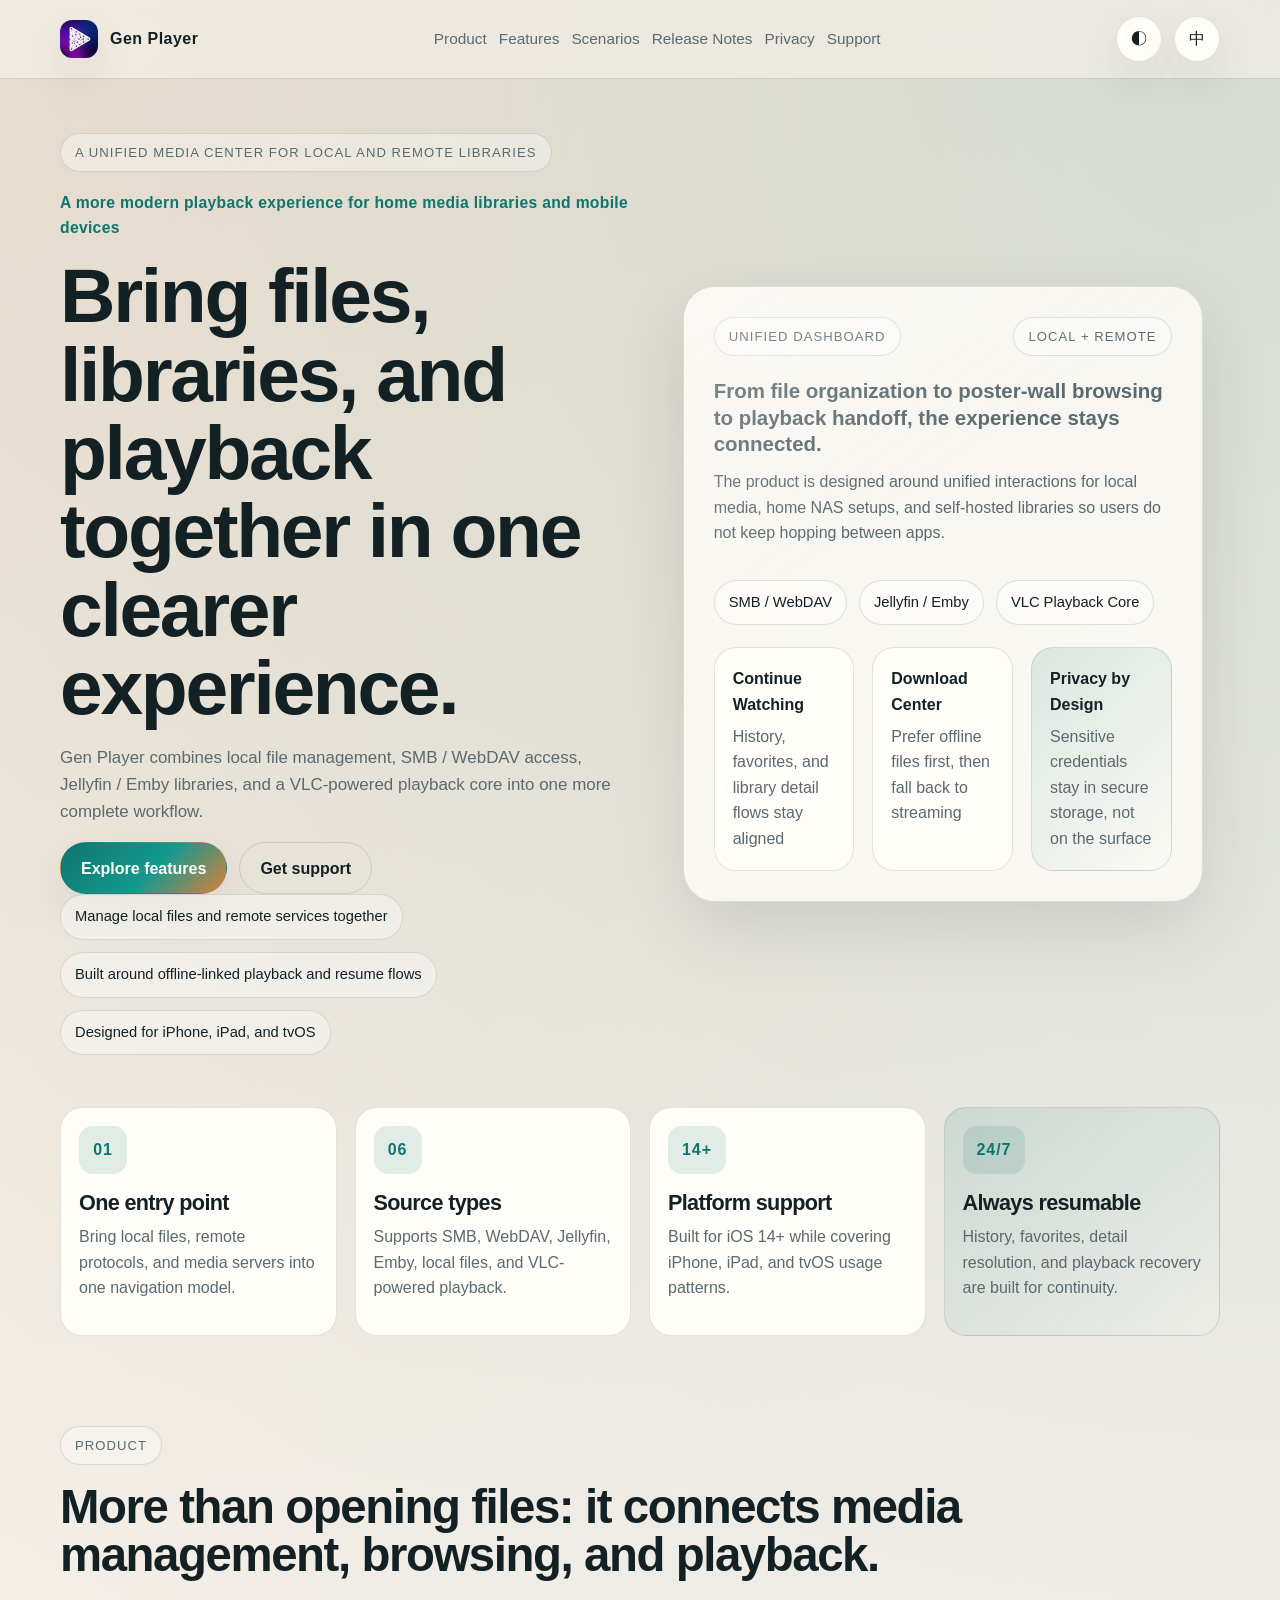
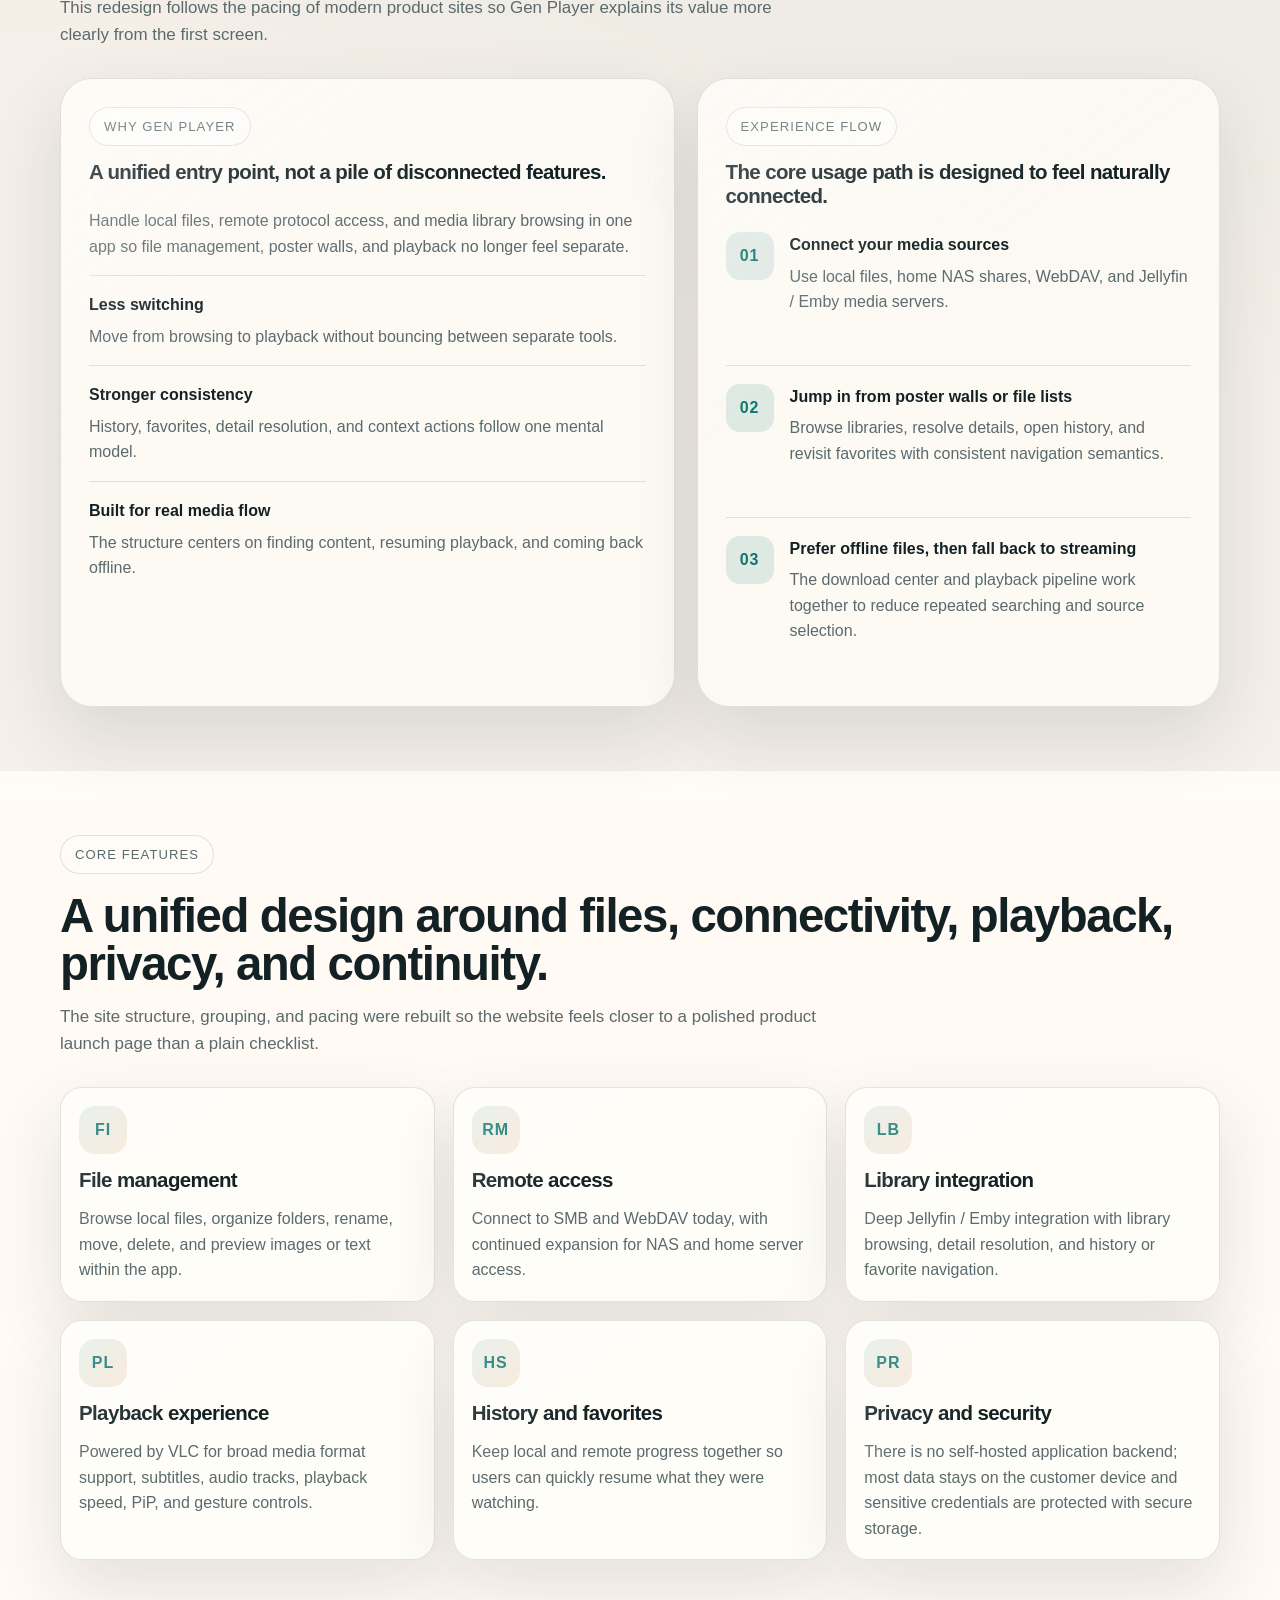
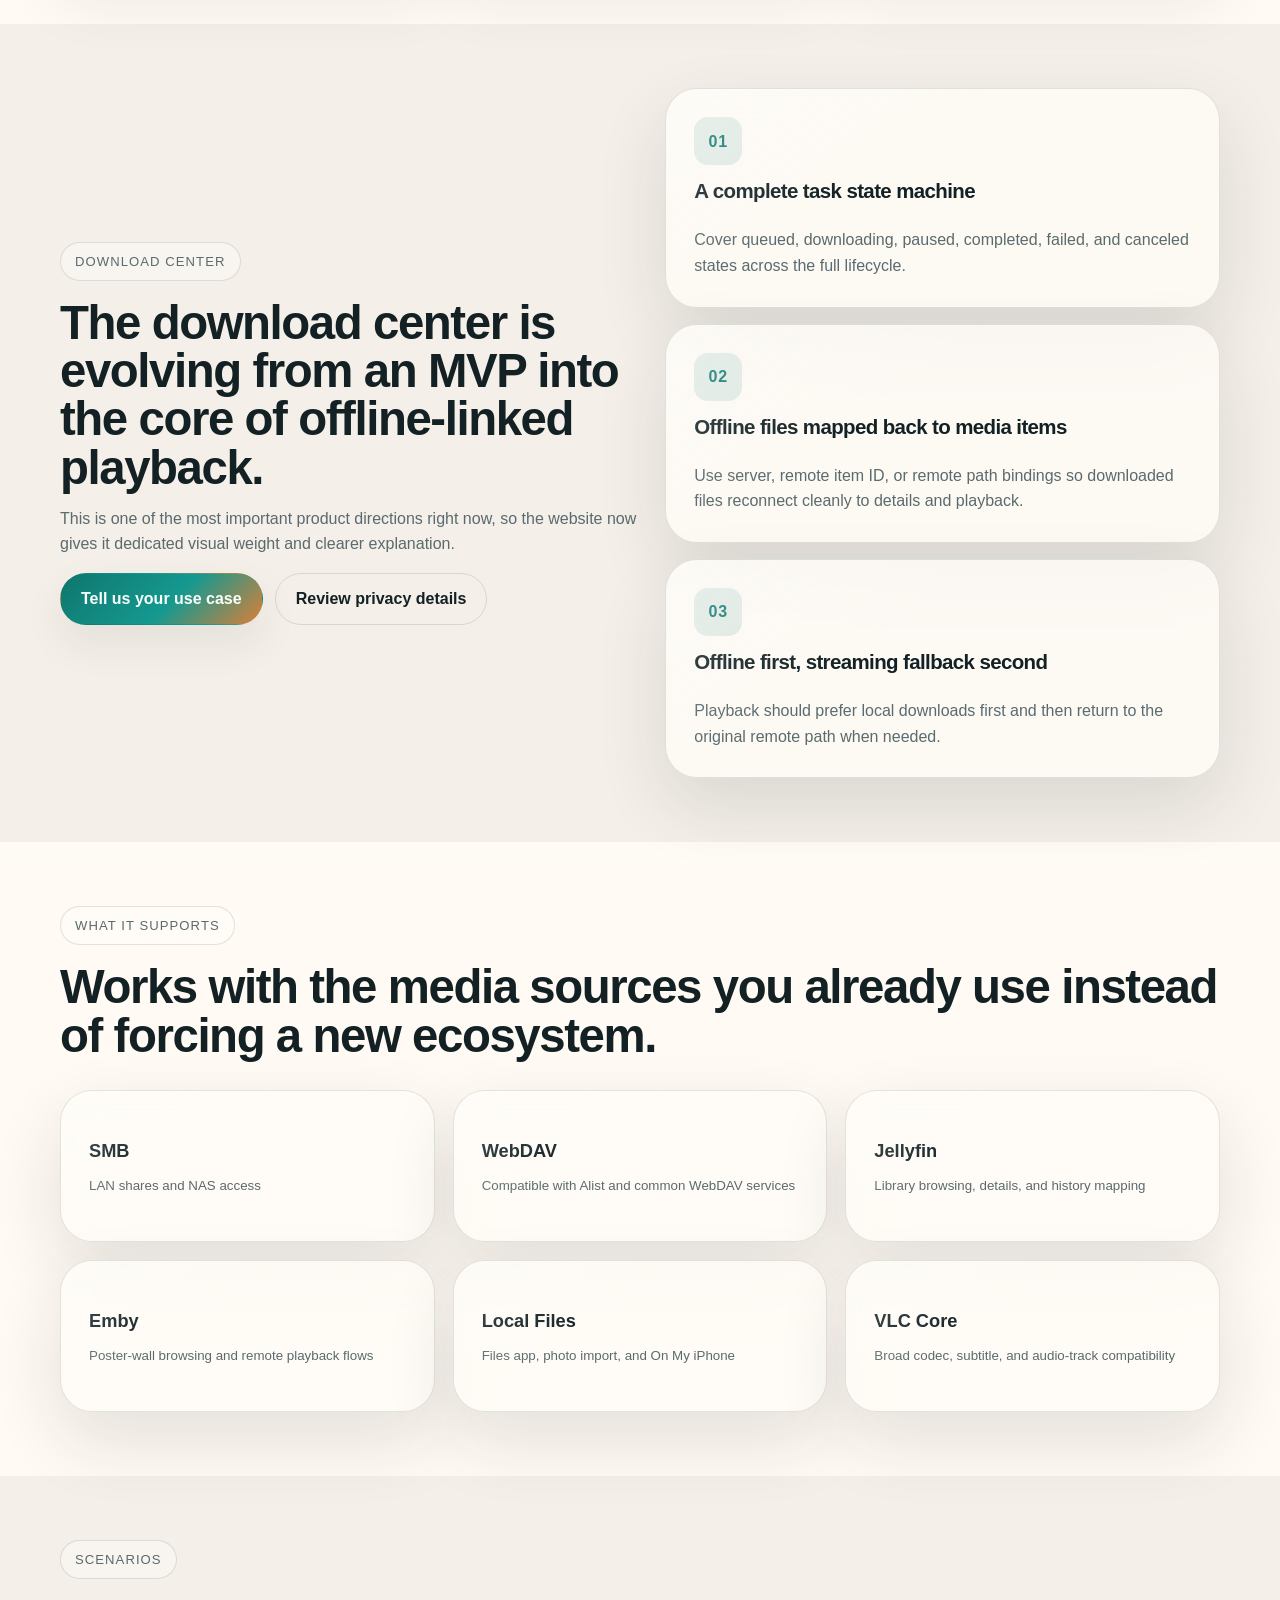
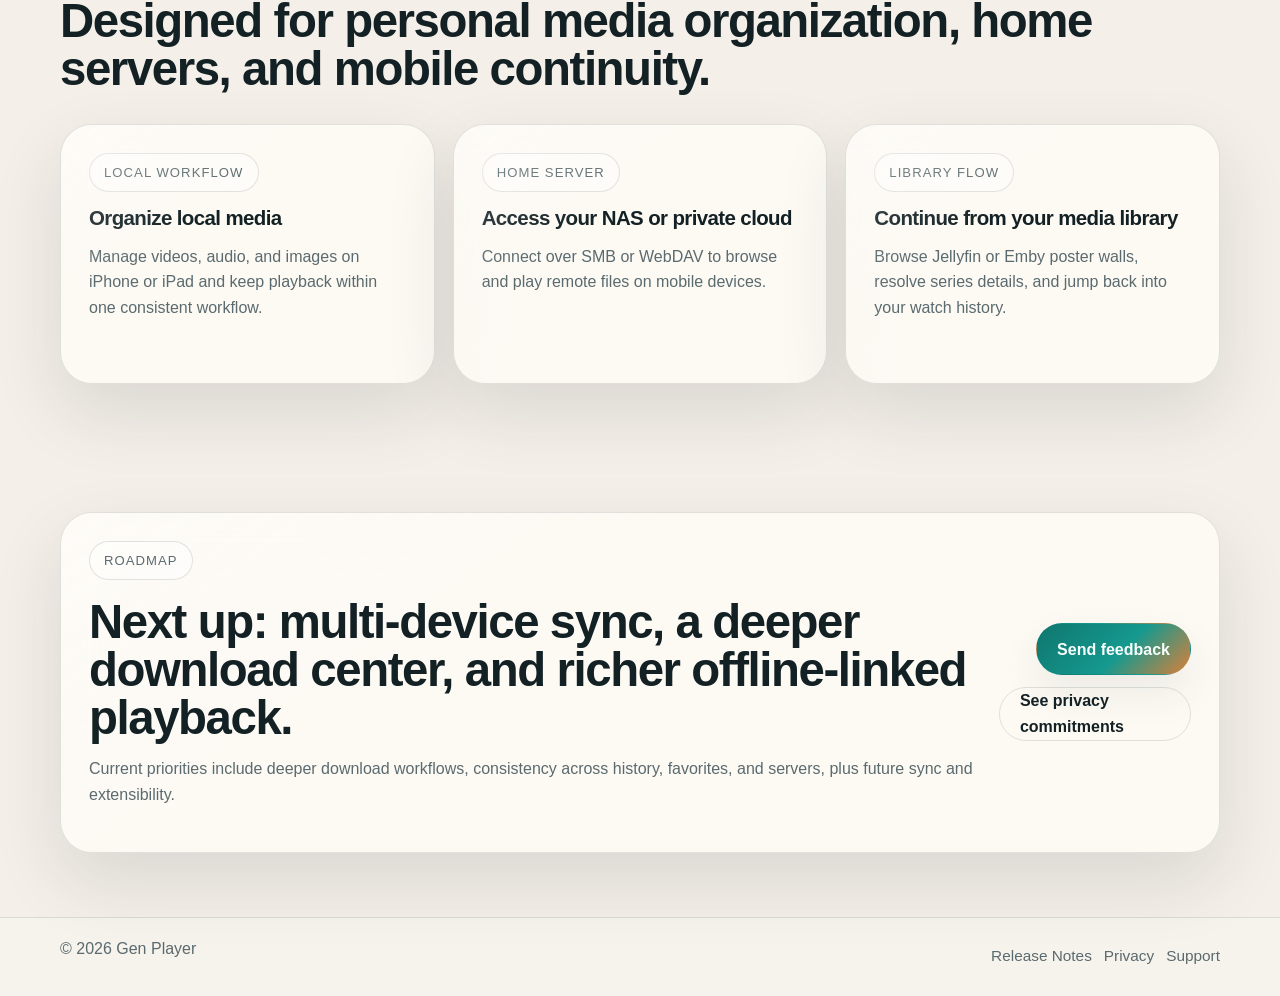
==== commit c9c04f07: "Sync website from 0784317e29f10e20266f97bcc562094e19c8bf4e" ====
--- a/index.html
+++ b/index.html
@@ -45,6 +45,7 @@
           <a href="#product" data-i18n="nav.product">产品</a>
           <a href="#features" data-i18n="nav.features">功能</a>
           <a href="#scenarios" data-i18n="nav.scenarios">场景</a>
+          <a href="./changelog.html" data-i18n="nav.changelog">版本记录</a>
           <a href="./privacy.html" data-i18n="nav.privacy">隐私政策</a>
           <a href="./feedback.html" data-i18n="nav.feedback">问题反馈</a>
         </nav>
@@ -369,6 +370,7 @@
       <div class="container footer-shell">
         <p>© <span id="year"></span> Gen Player</p>
         <div class="footer-links">
+          <a href="./changelog.html" data-i18n="footer.changelog">版本记录</a>
           <a href="./privacy.html" data-i18n="footer.privacy">隐私政策</a>
           <a href="./feedback.html" data-i18n="footer.feedback">问题反馈</a>
         </div>
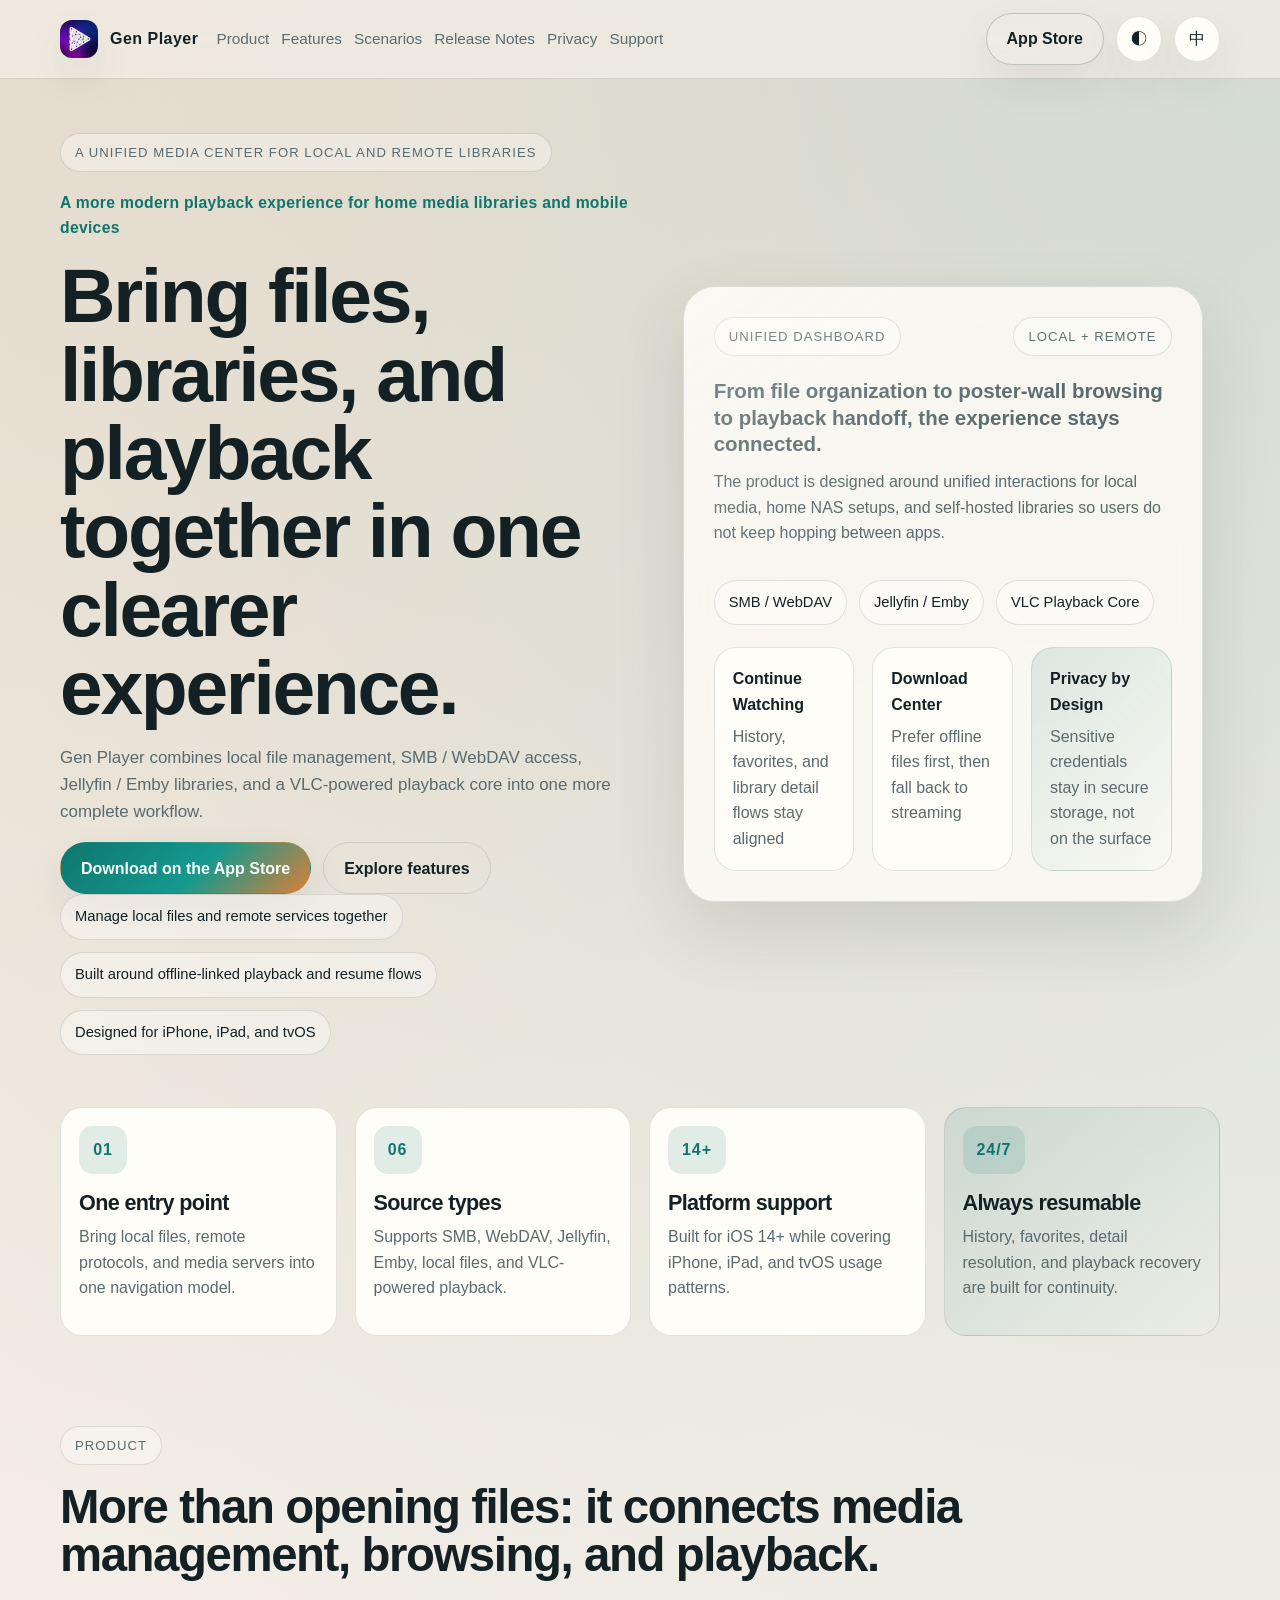
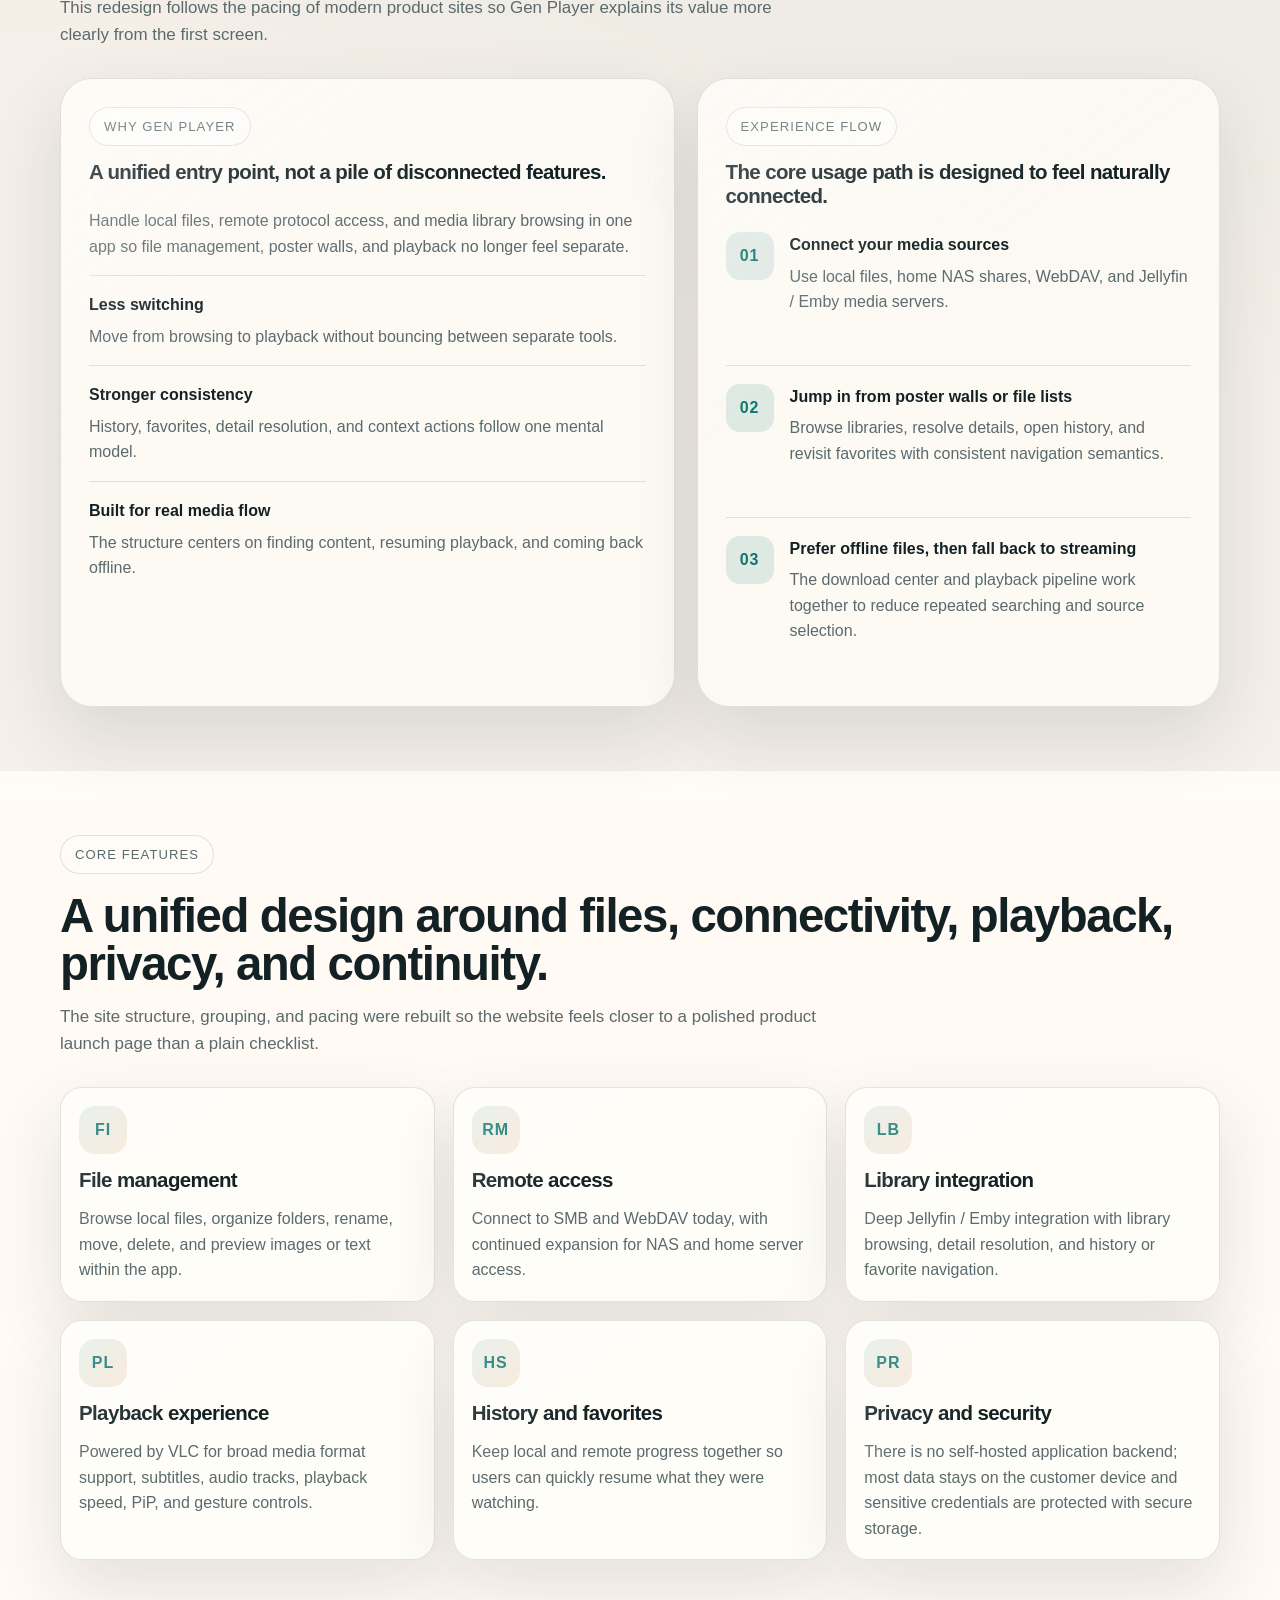
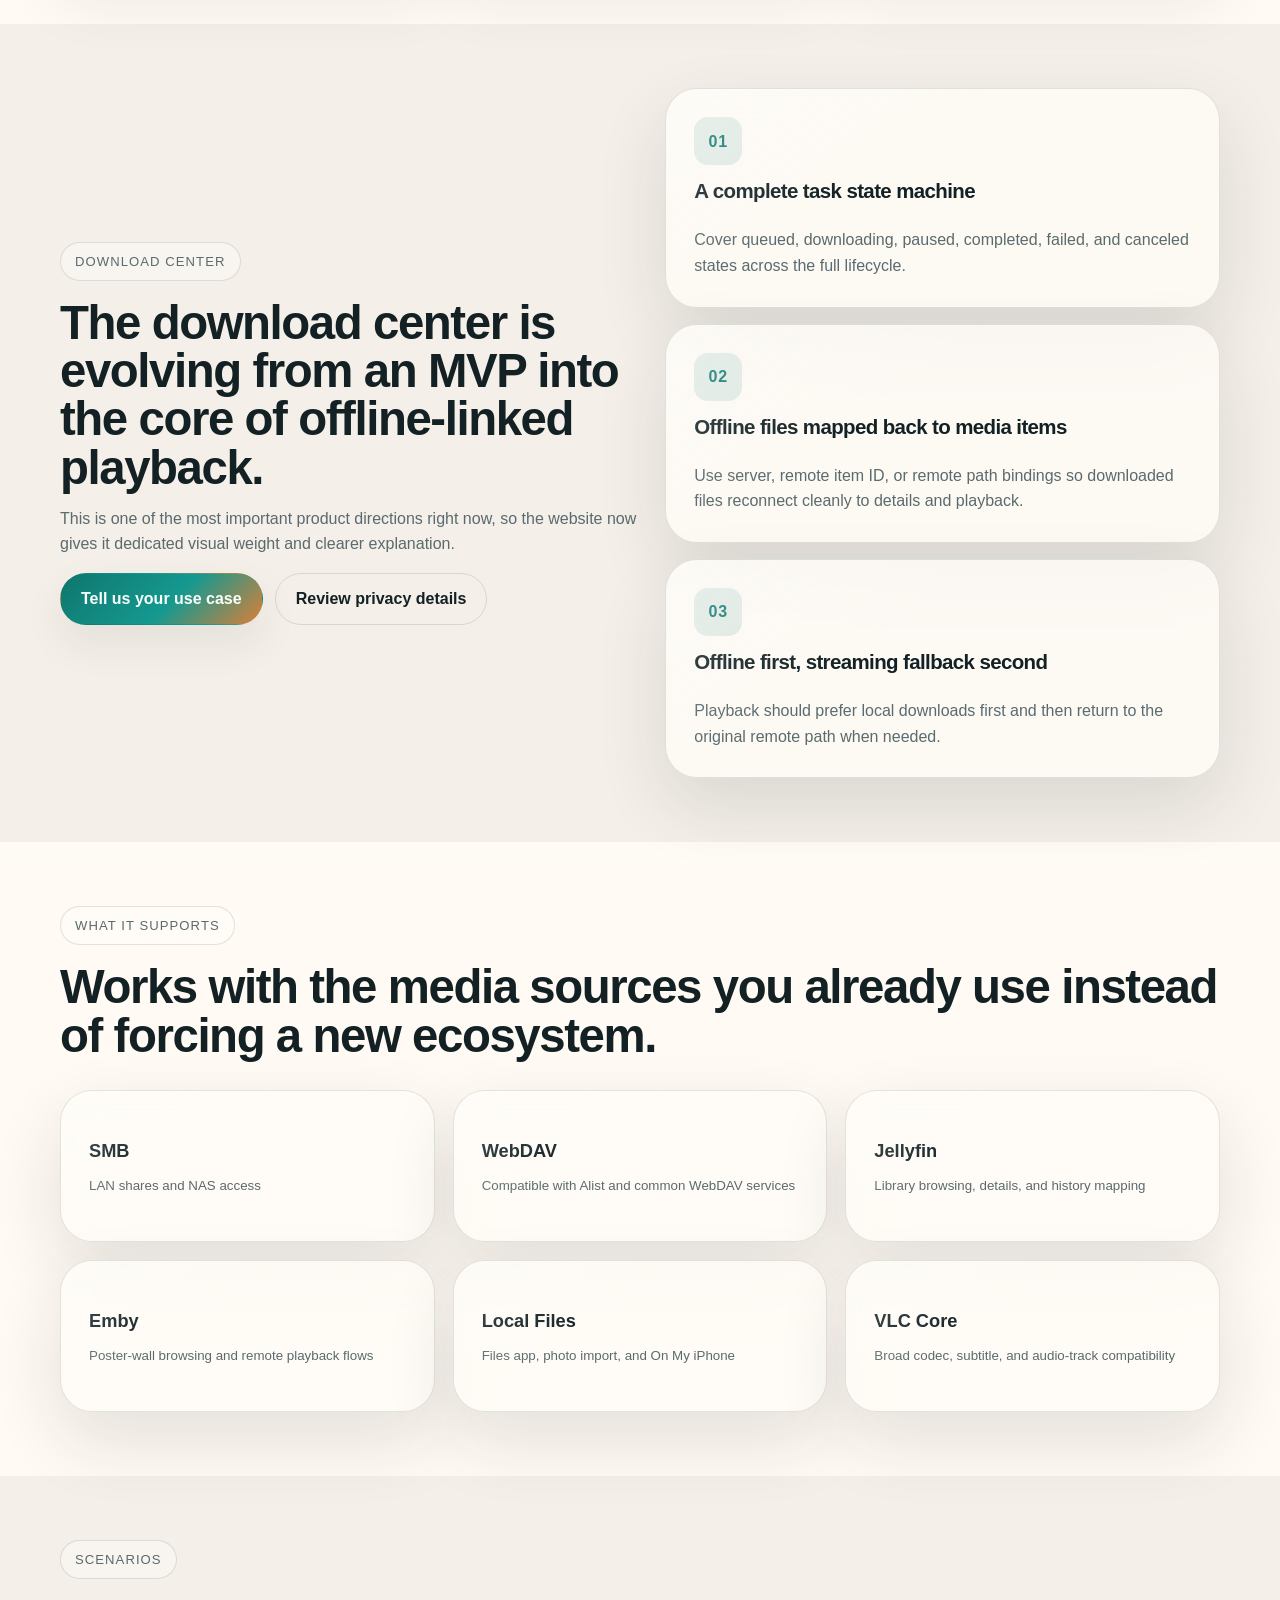
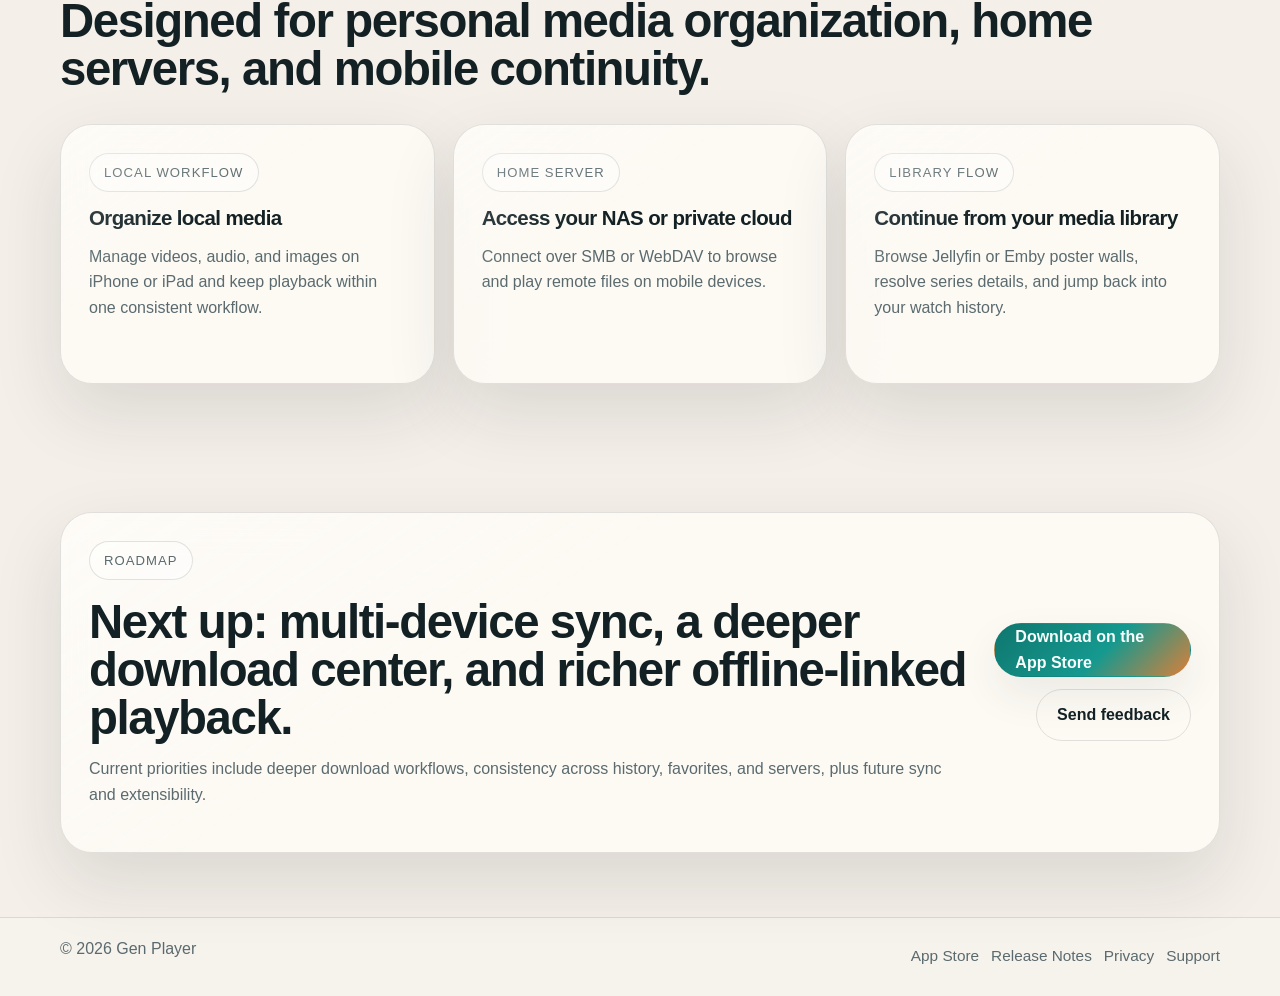
==== commit ee6f4ed3: "Sync website from bcc6c162318f9fd2251c7a549c31c1895e893855" ====
--- a/index.html
+++ b/index.html
@@ -26,7 +26,7 @@
         document.documentElement.style.backgroundColor = theme === 'dark' ? '#070812' : '#f4efe8';
       })();
     </script>
-    <link rel="stylesheet" href="./assets/styles.css?v=20260321j" />
+    <link rel="stylesheet" href="./assets/styles.css?v=20260404b" />
   </head>
   <body data-page="home">
     <div class="site-backdrop" aria-hidden="true">
@@ -49,9 +49,12 @@
           <a href="./privacy.html" data-i18n="nav.privacy">隐私政策</a>
           <a href="./feedback.html" data-i18n="nav.feedback">问题反馈</a>
         </nav>
-        <div class="toolbar">
-          <button type="button" class="toggle" id="themeToggle" aria-label="Theme toggle">◐</button>
-          <button type="button" class="toggle" id="langToggle" aria-label="Language toggle">EN</button>
+        <div class="header-actions">
+          <a class="button nav-download" href="https://apps.apple.com/app/id6760933333" target="_blank" rel="noopener noreferrer" data-i18n="nav.download">App Store</a>
+          <div class="toolbar">
+            <button type="button" class="toggle" id="themeToggle" aria-label="Theme toggle">◐</button>
+            <button type="button" class="toggle" id="langToggle" aria-label="Language toggle">EN</button>
+          </div>
         </div>
       </div>
     </header>
@@ -67,8 +70,8 @@
               Gen Player 将本地文件管理、SMB / WebDAV 网络访问、Jellyfin / Emby 媒体库与 VLC 播放核心整合到一套更完整的体验里。
             </p>
             <div class="hero-actions">
-              <a class="button primary" href="#features" data-i18n="hero.primaryCta">查看核心功能</a>
-              <a class="button secondary" href="./feedback.html" data-i18n="hero.secondaryCta">获取支持与反馈</a>
+              <a class="button primary" href="https://apps.apple.com/app/id6760933333" target="_blank" rel="noopener noreferrer" data-i18n="hero.primaryCta">在 App Store 下载</a>
+              <a class="button secondary" href="#features" data-i18n="hero.secondaryCta">查看核心功能</a>
             </div>
             <div class="hero-proof">
               <span class="proof-chip" data-i18n="hero.proof1">本地文件 + 远程服务统一管理</span>
@@ -358,8 +361,8 @@
               <p data-i18n="roadmap.body">当前重点方向包括下载中心深化、历史/收藏/服务器数据一致性，以及未来的同步与扩展能力。</p>
             </div>
             <div class="hero-actions">
-              <a class="button primary" href="./feedback.html" data-i18n="roadmap.primaryCta">提交问题反馈</a>
-              <a class="button secondary" href="./privacy.html" data-i18n="roadmap.secondaryCta">查看隐私承诺</a>
+              <a class="button primary" href="https://apps.apple.com/app/id6760933333" target="_blank" rel="noopener noreferrer" data-i18n="roadmap.primaryCta">前往 App Store 下载</a>
+              <a class="button secondary" href="./feedback.html" data-i18n="roadmap.secondaryCta">提交问题反馈</a>
             </div>
           </div>
         </div>
@@ -370,6 +373,7 @@
       <div class="container footer-shell">
         <p>© <span id="year"></span> Gen Player</p>
         <div class="footer-links">
+          <a href="https://apps.apple.com/app/id6760933333" target="_blank" rel="noopener noreferrer" data-i18n="footer.download">App Store 下载</a>
           <a href="./changelog.html" data-i18n="footer.changelog">版本记录</a>
           <a href="./privacy.html" data-i18n="footer.privacy">隐私政策</a>
           <a href="./feedback.html" data-i18n="footer.feedback">问题反馈</a>
@@ -377,6 +381,6 @@
       </div>
     </footer>
 
-    <script src="./assets/site.js?v=20260321i"></script>
+    <script src="./assets/site.js?v=20260404b"></script>
   </body>
 </html>
--- a/assets/styles.css
+++ b/assets/styles.css
@@ -247,6 +247,7 @@
 }
 
 .nav-links,
+.header-actions,
 .toolbar,
 .footer-links,
 .hero-proof,
@@ -271,6 +272,10 @@
   transform: translateY(-1px);
 }
 
+.header-actions {
+  margin-left: auto;
+}
+
 .toggle,
 .button,
 .proof-chip,
@@ -287,6 +292,20 @@
   background: var(--panel-solid);
   color: var(--text);
   box-shadow: var(--shadow-md);
+}
+
+.nav-download {
+  min-height: 46px;
+  padding: 0 18px;
+  background: rgba(255, 255, 255, 0.08);
+  color: var(--text);
+  border-color: var(--line-strong);
+  box-shadow: var(--shadow-md);
+  white-space: nowrap;
+}
+
+body[data-theme='dark'] .nav-download {
+  background: rgba(255, 255, 255, 0.04);
 }
 
 .hero-home {
@@ -1099,6 +1118,10 @@
     width: 100%;
   }
 
+  .header-actions {
+    margin-left: 0;
+  }
+
   .hero-home,
   .section,
   .page-main {
@@ -1152,6 +1175,10 @@
     width: 100%;
   }
 
+  .header-actions .button {
+    width: auto;
+  }
+
   .hero-copy h1 {
     max-width: none;
     font-size: clamp(2.2rem, 12vw, 3.45rem);
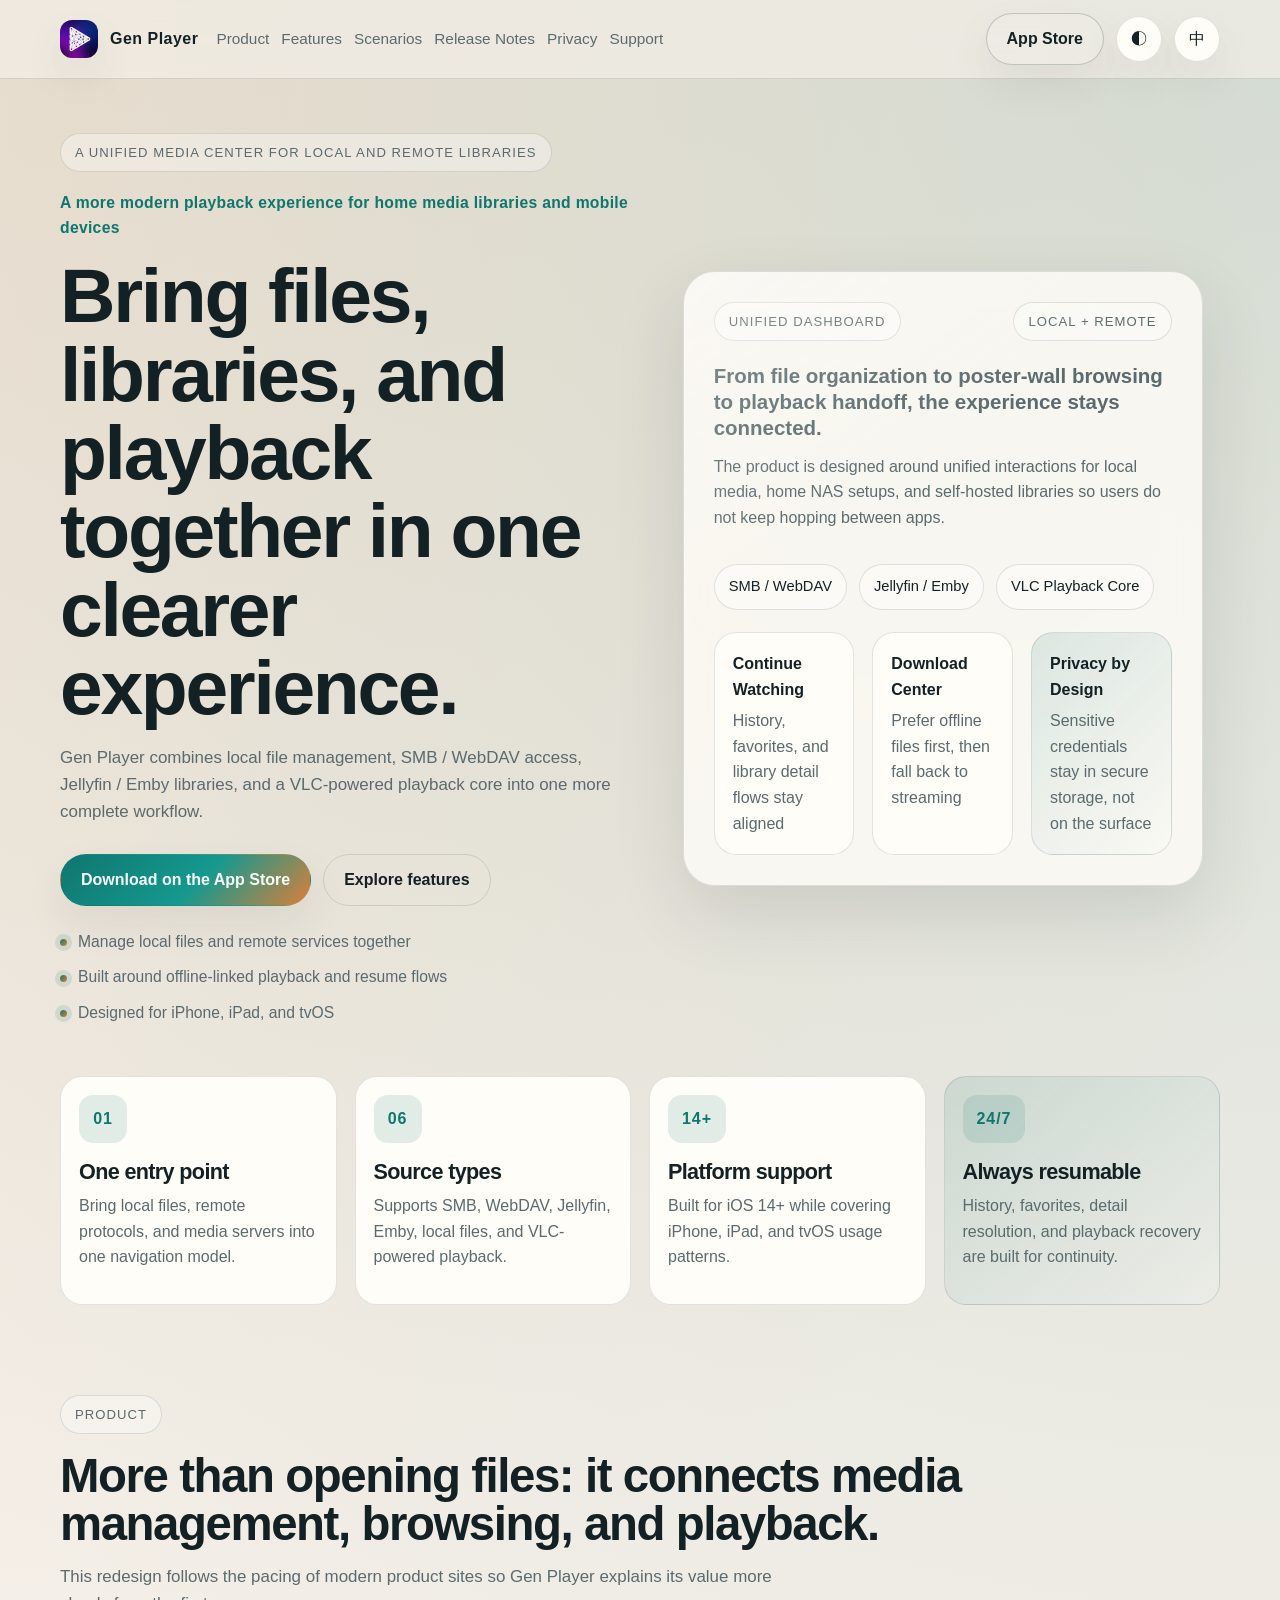
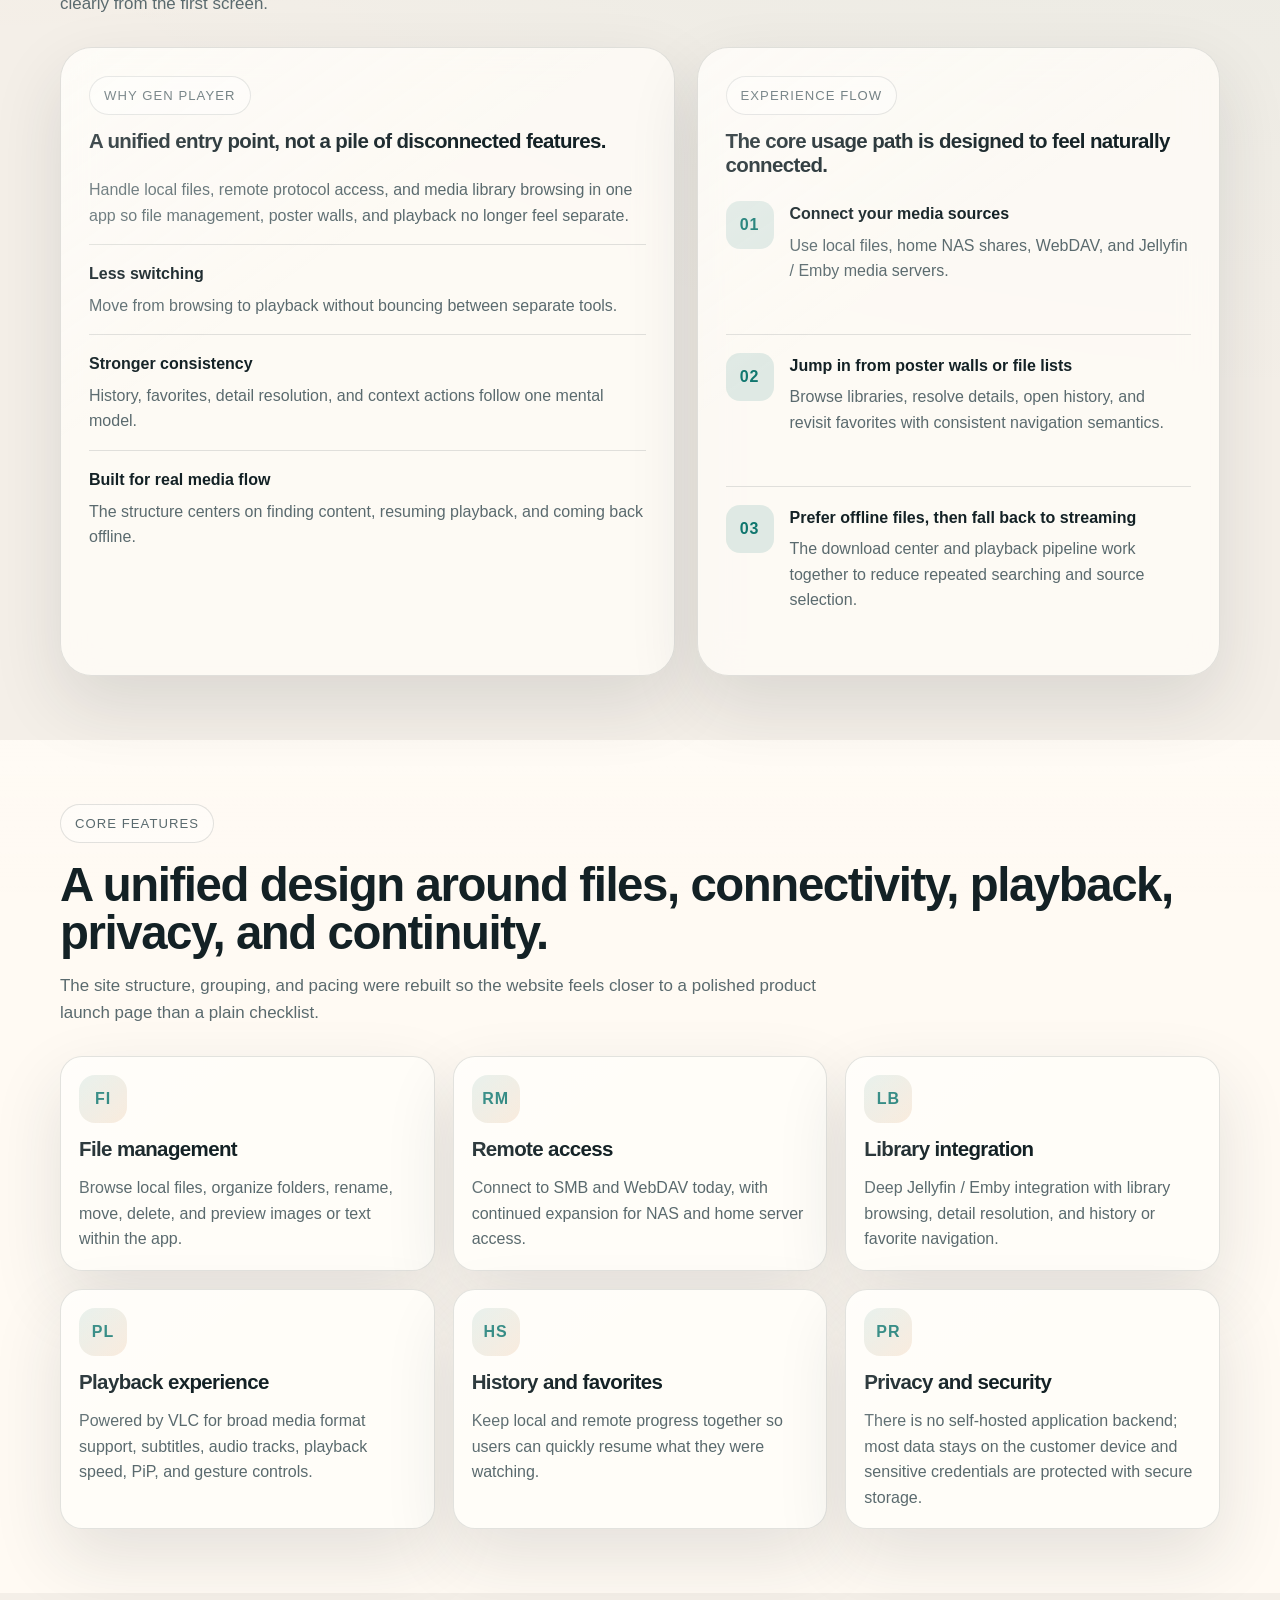
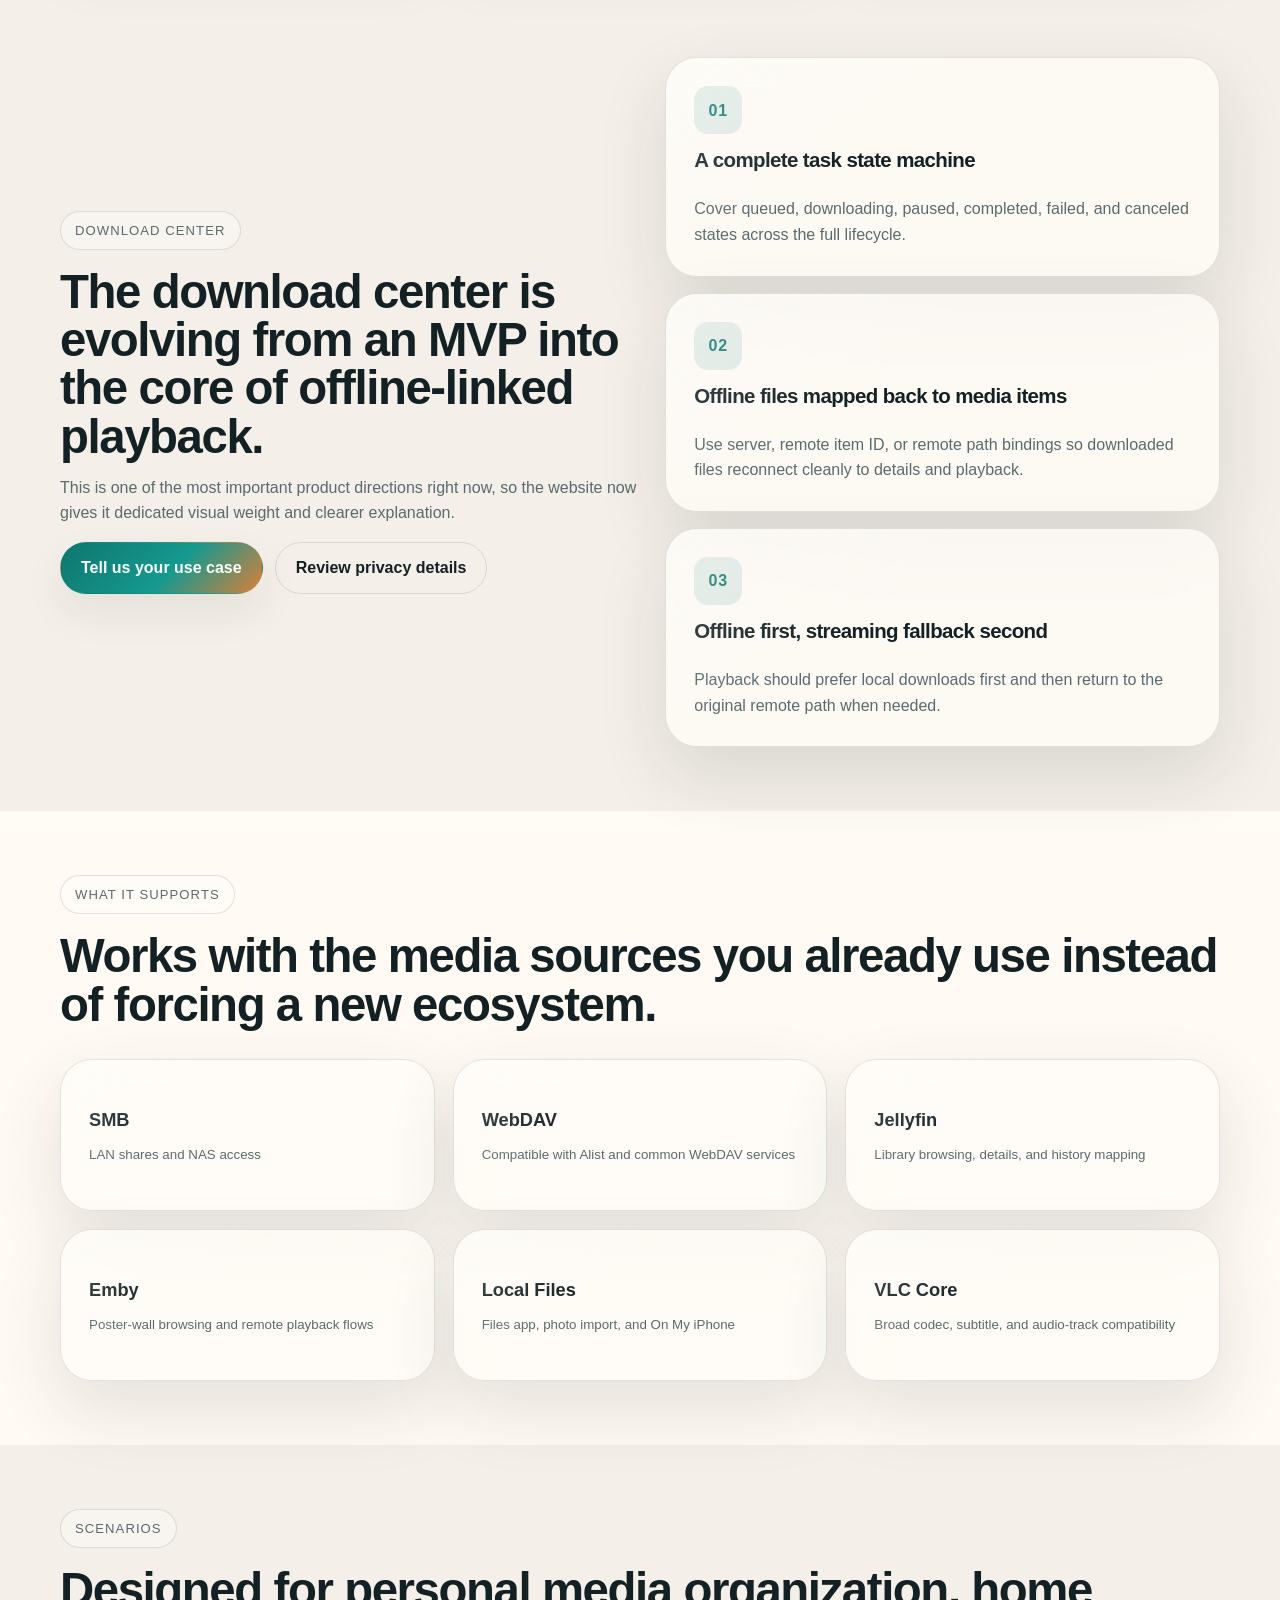
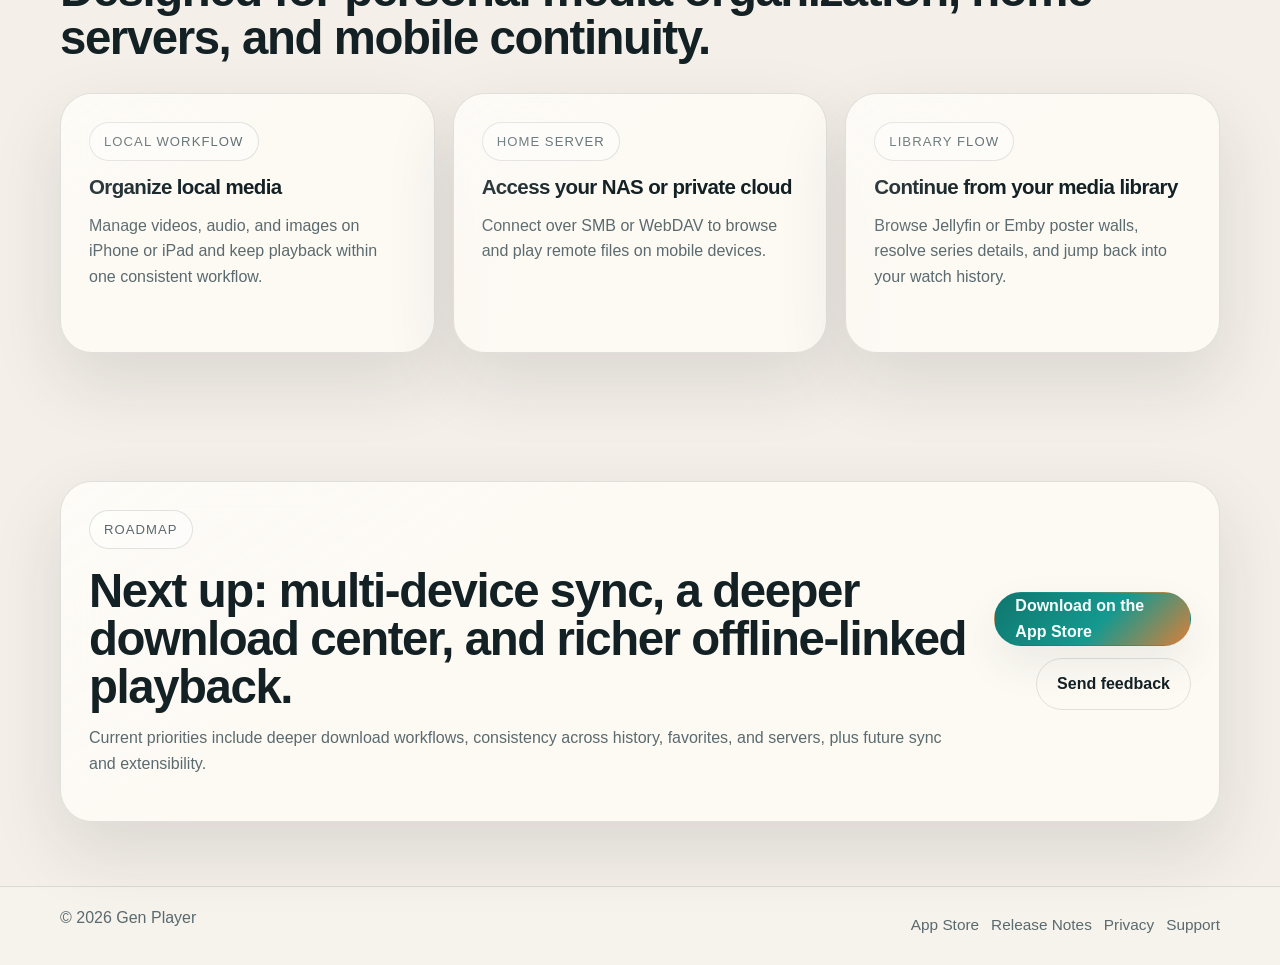
==== commit 4203db3b: "Sync website from 3575066fe81ae9a35cdc2332e676ff8bb7967d2c" ====
--- a/index.html
+++ b/index.html
@@ -26,7 +26,7 @@
         document.documentElement.style.backgroundColor = theme === 'dark' ? '#070812' : '#f4efe8';
       })();
     </script>
-    <link rel="stylesheet" href="./assets/styles.css?v=20260404b" />
+    <link rel="stylesheet" href="./assets/styles.css?v=20260404e" />
   </head>
   <body data-page="home">
     <div class="site-backdrop" aria-hidden="true">
--- a/assets/styles.css
+++ b/assets/styles.css
@@ -321,6 +321,10 @@
   min-height: calc(100vh - 156px);
 }
 
+.page-main > .container + .container {
+  margin-top: 26px;
+}
+
 .hero-grid,
 .privacy-hero-grid,
 .spotlight-shell,
@@ -357,6 +361,50 @@
   font-size: clamp(3.1rem, 6vw, 5.15rem);
   line-height: 1.02;
   margin-bottom: 18px;
+}
+
+.hero-copy .lead {
+  margin-bottom: 0;
+}
+
+.hero-copy .hero-actions {
+  margin-top: 28px;
+}
+
+.hero-copy .hero-proof {
+  display: grid;
+  gap: 12px;
+  margin-top: 24px;
+  justify-items: start;
+}
+
+.hero-copy .proof-chip {
+  position: relative;
+  padding: 0 0 0 18px;
+  border: none;
+  border-radius: 0;
+  background: none;
+  color: var(--text-muted);
+  font-size: 0.98rem;
+  line-height: 1.5;
+  box-shadow: none;
+}
+
+body[data-theme='dark'] .hero-copy .proof-chip {
+  border: none;
+  background: none;
+}
+
+.hero-copy .proof-chip::before {
+  content: "";
+  position: absolute;
+  top: 0.62em;
+  left: 0;
+  width: 7px;
+  height: 7px;
+  border-radius: 999px;
+  background: linear-gradient(135deg, var(--accent) 0%, var(--accent-warm) 100%);
+  box-shadow: 0 0 0 5px var(--accent-soft);
 }
 
 .page-hero-copy > :first-child,
@@ -1128,6 +1176,10 @@
     padding: 48px 0;
   }
 
+  .page-main > .container + .container {
+    margin-top: 20px;
+  }
+
   .hero-visual {
     min-height: auto;
     padding-top: 24px;
@@ -1179,6 +1231,14 @@
     width: auto;
   }
 
+  .hero-copy .hero-actions {
+    margin-top: 24px;
+  }
+
+  .hero-copy .hero-proof {
+    margin-top: 22px;
+  }
+
   .hero-copy h1 {
     max-width: none;
     font-size: clamp(2.2rem, 12vw, 3.45rem);
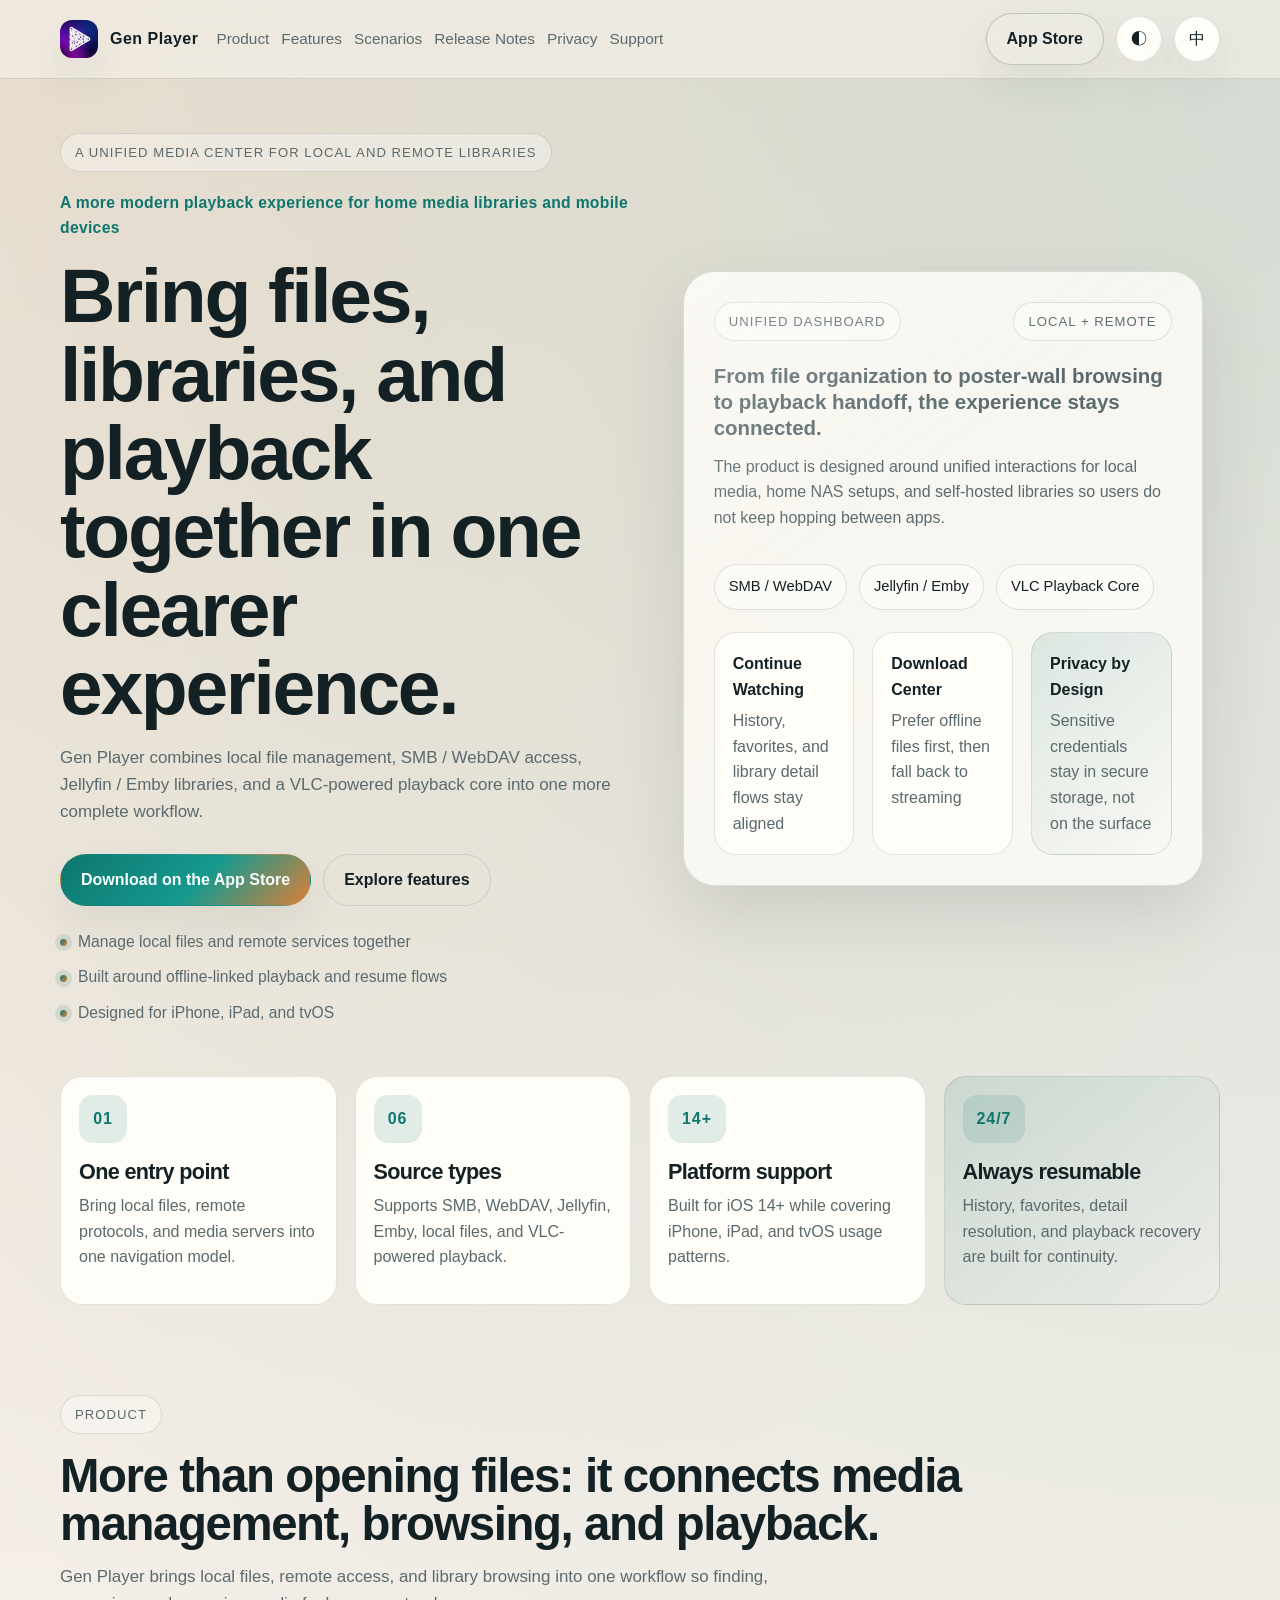
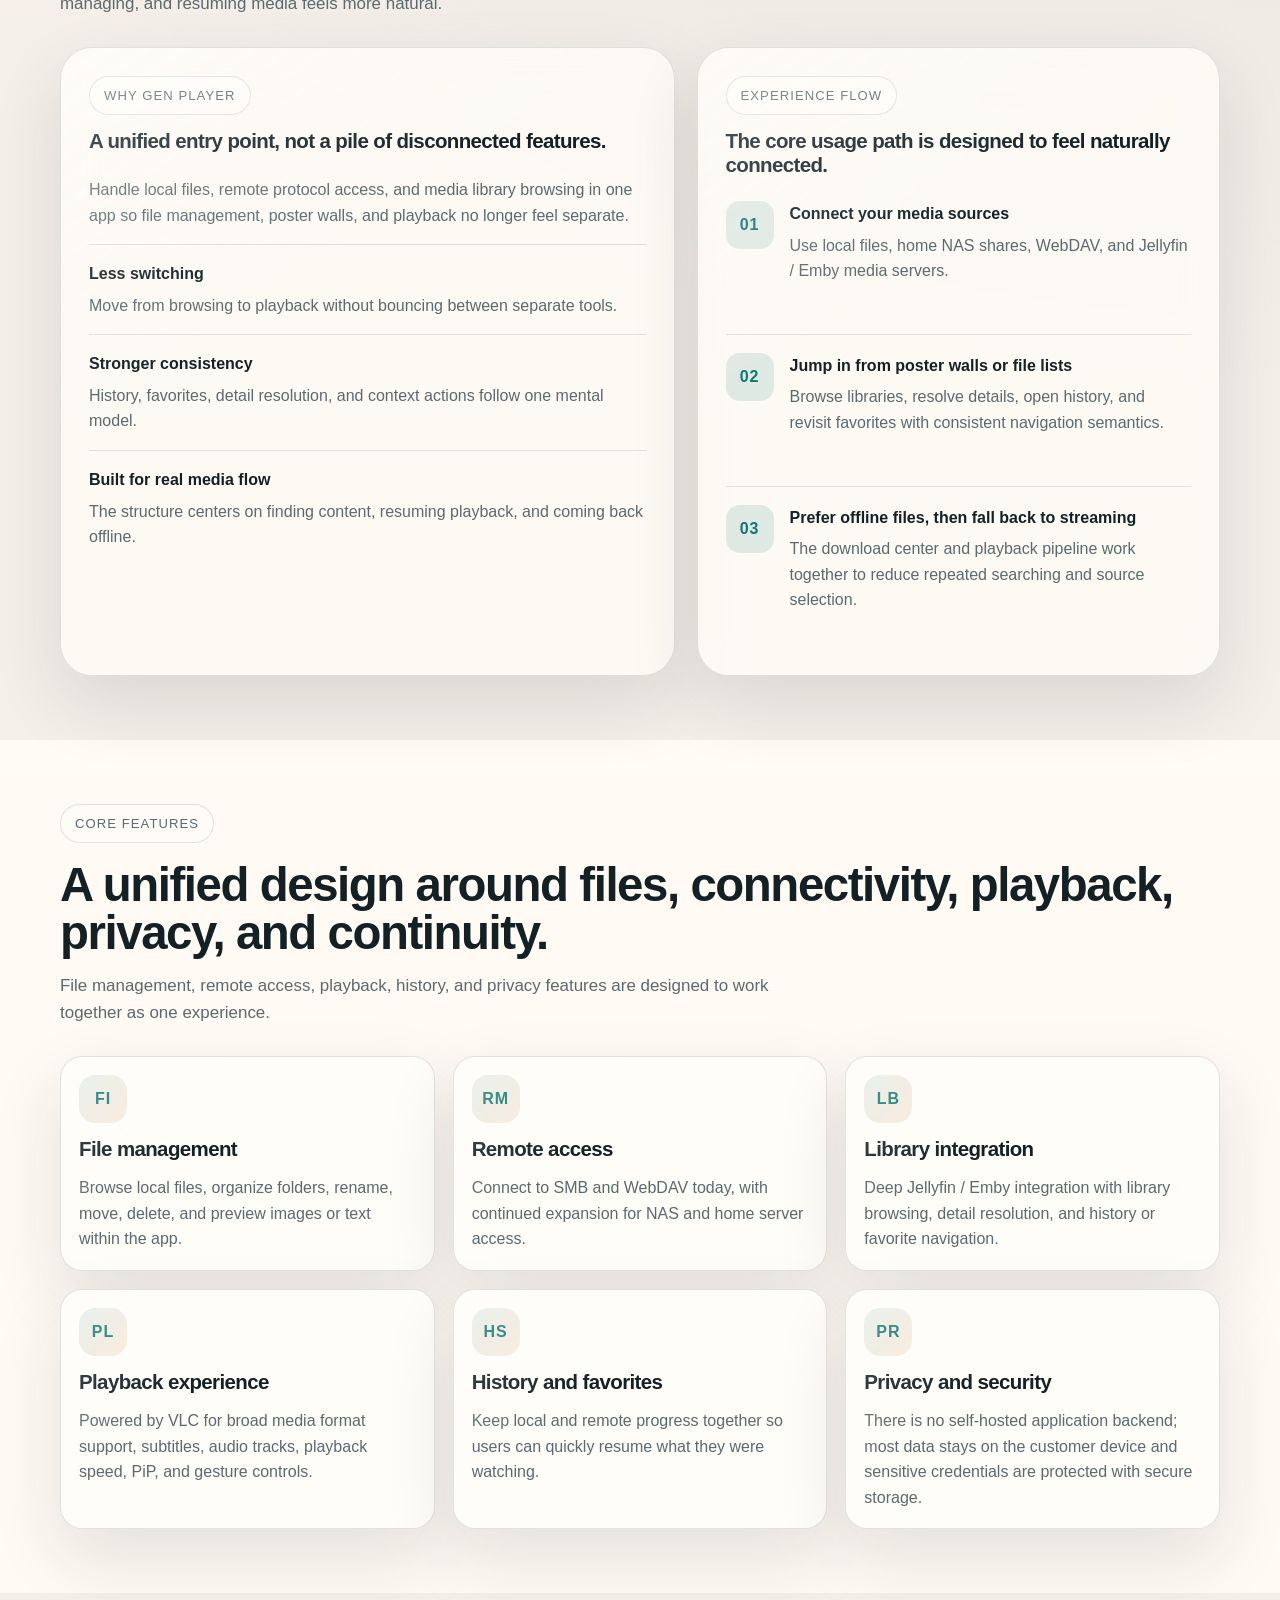
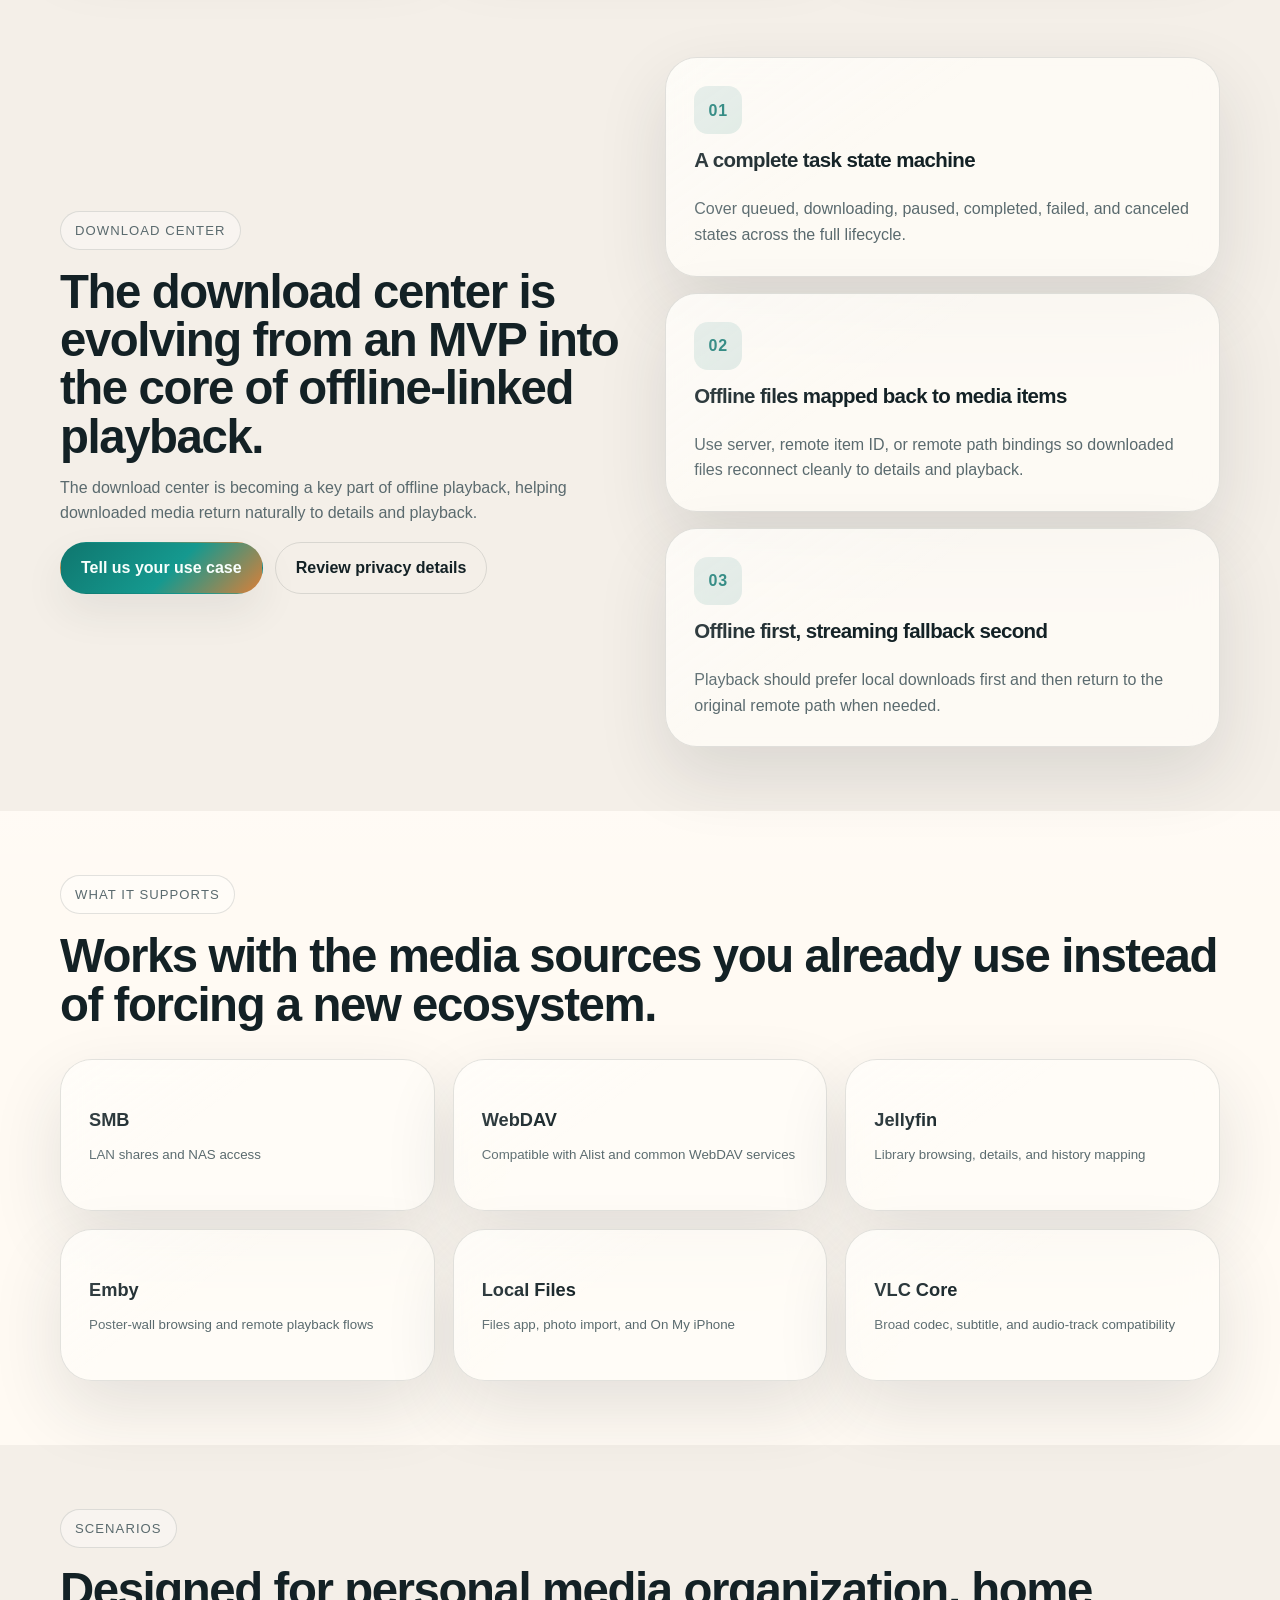
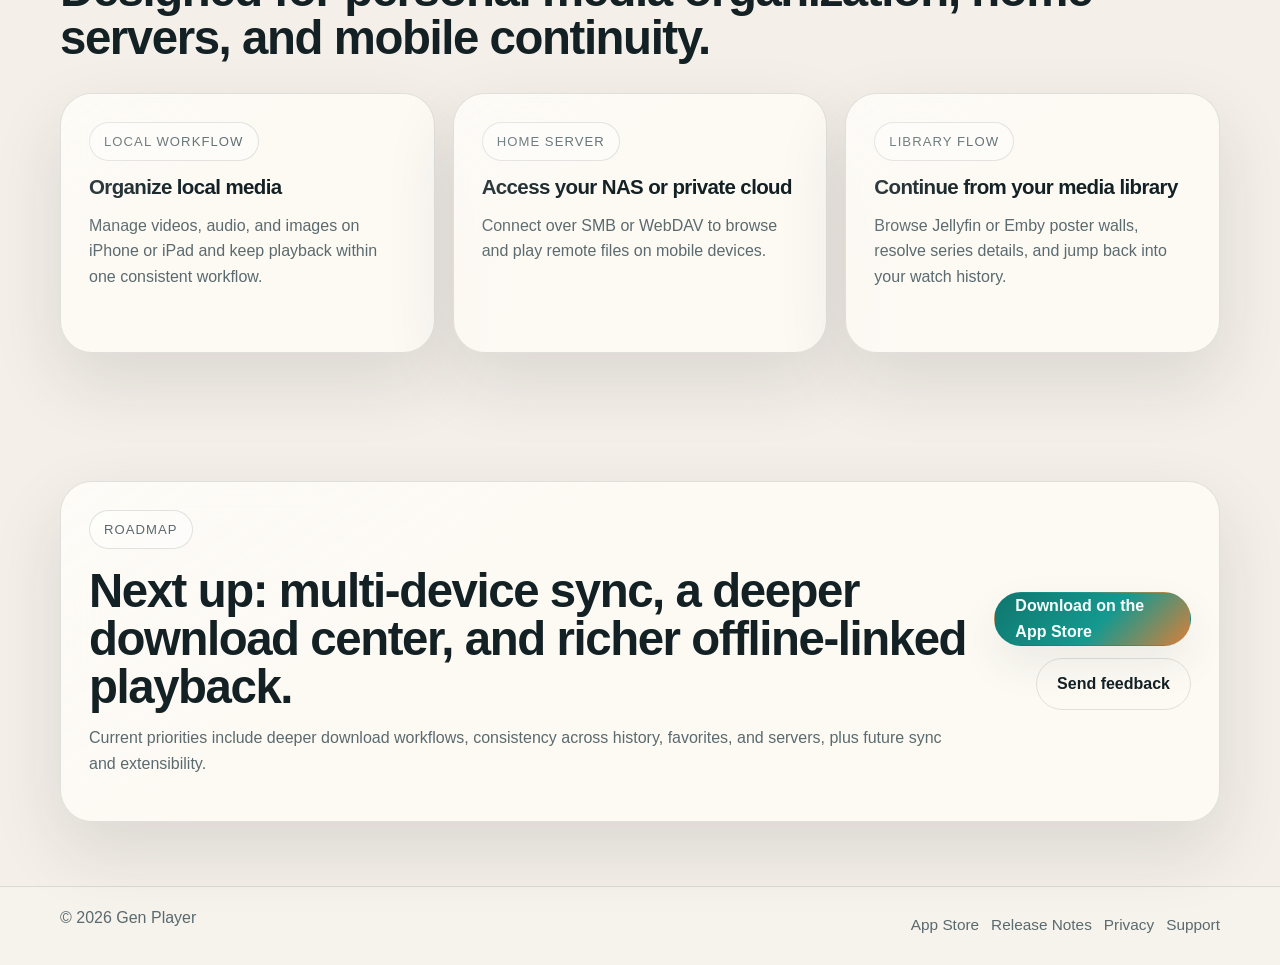
==== commit 34d45c15: "Sync website from 7dd2238a7aa3f9516d8dd0332510affd0a4a4898" ====
--- a/index.html
+++ b/index.html
@@ -152,7 +152,7 @@
             <span class="eyebrow" data-i18n="product.eyebrow">产品定位</span>
             <h2 data-i18n="product.title">不是只会“打开文件”，而是把媒体管理、浏览和播放连接起来。</h2>
             <p data-i18n="product.description">
-              参考现代产品官网常见的分层展示方式，我们把 Gen Player 的核心价值拆成“统一入口”和“连续体验”两条主线，让信息更聚焦。
+              Gen Player 把本地文件、远程连接和媒体库浏览放到同一条使用链路里，让找内容、管理内容和继续播放更顺手。
             </p>
           </div>
 
@@ -219,7 +219,7 @@
           <div class="section-heading reveal-on-scroll">
             <span class="eyebrow" data-i18n="features.eyebrow">核心功能</span>
             <h2 data-i18n="features.title">围绕文件、连接、播放、隐私和连续体验做一体化设计。</h2>
-            <p data-i18n="features.description">页面层次、模块分组和内容节奏都做了重新组织，让官网更像一个成熟产品而不是单纯的信息列表。</p>
+            <p data-i18n="features.description">从文件管理到远程连接，再到播放、历史和隐私能力，所有核心功能都围绕同一套体验协同工作。</p>
           </div>
 
           <div class="feature-grid">
@@ -262,9 +262,7 @@
           <div class="spotlight-copy reveal-on-scroll">
             <span class="eyebrow" data-i18n="download.eyebrow">下载中心</span>
             <h2 data-i18n="download.title">下载中心正在从 MVP 进化为“离线关联播放”的核心能力。</h2>
-            <p data-i18n="download.body">
-              这也是当前阶段最重要的扩展方向之一。官网把这部分单独突出出来，让产品路线和实际能力更清晰。
-            </p>
+            <p data-i18n="download.body">下载中心正在成为离线播放的重要一环，让已下载内容可以更自然地回到详情页和播放器。</p>
             <div class="hero-actions">
               <a class="button primary" href="./feedback.html" data-i18n="download.primaryCta">告诉我们你的使用场景</a>
               <a class="button secondary" href="./privacy.html" data-i18n="download.secondaryCta">查看隐私与数据处理</a>
@@ -381,6 +379,6 @@
       </div>
     </footer>
 
-    <script src="./assets/site.js?v=20260404b"></script>
+    <script src="./assets/site.js?v=20260404f"></script>
   </body>
 </html>
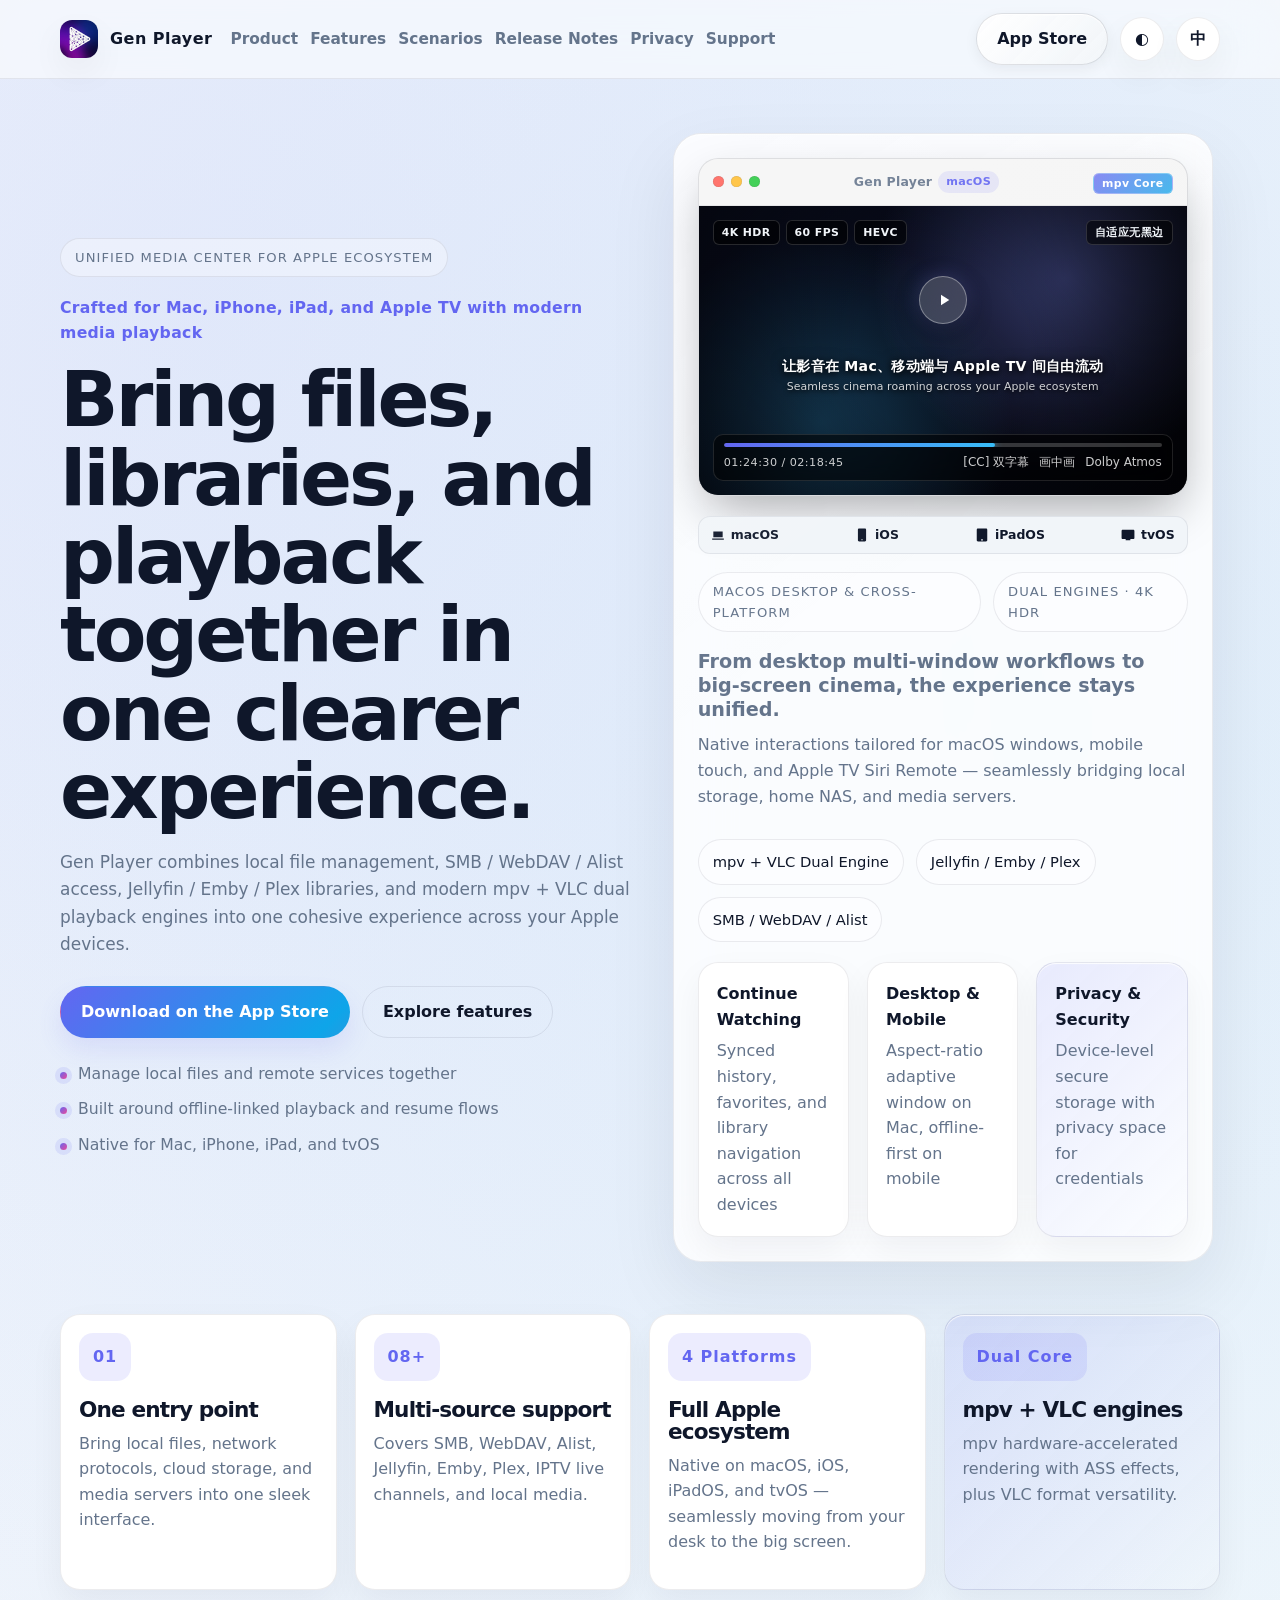
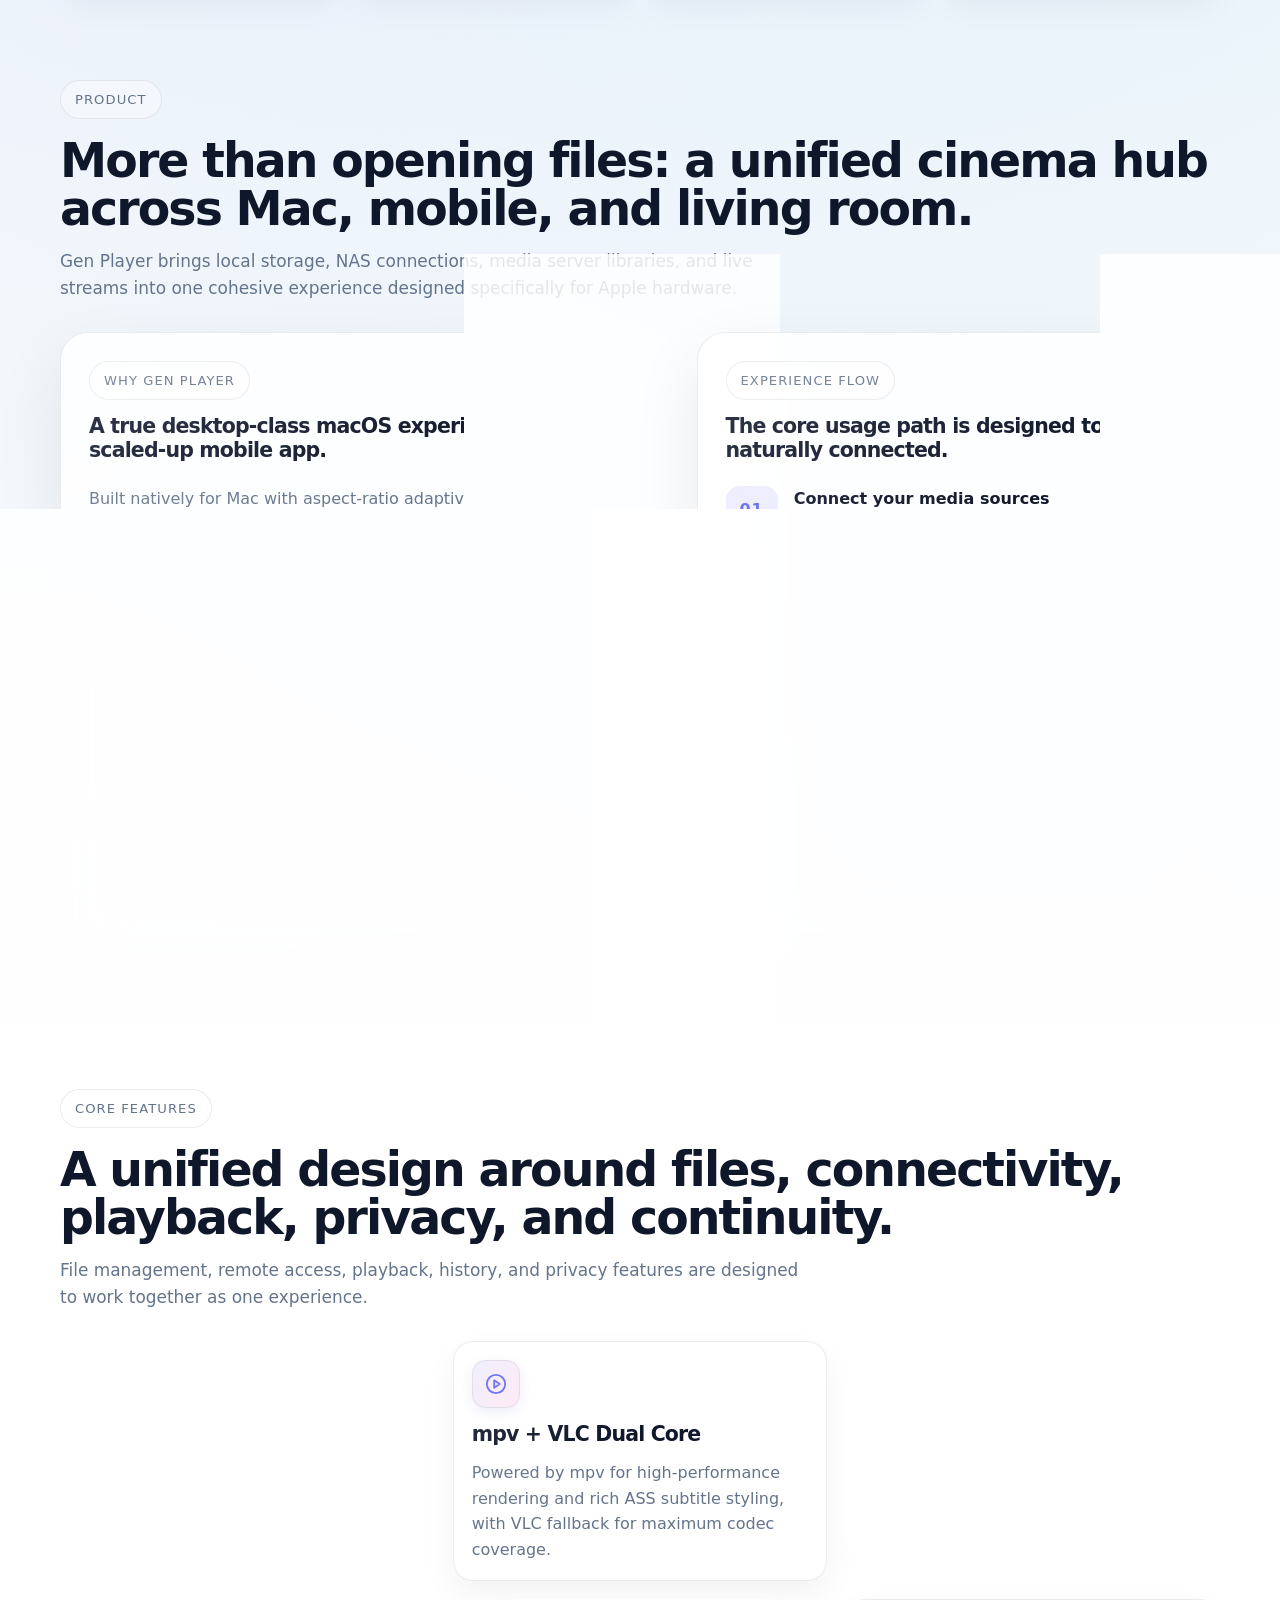
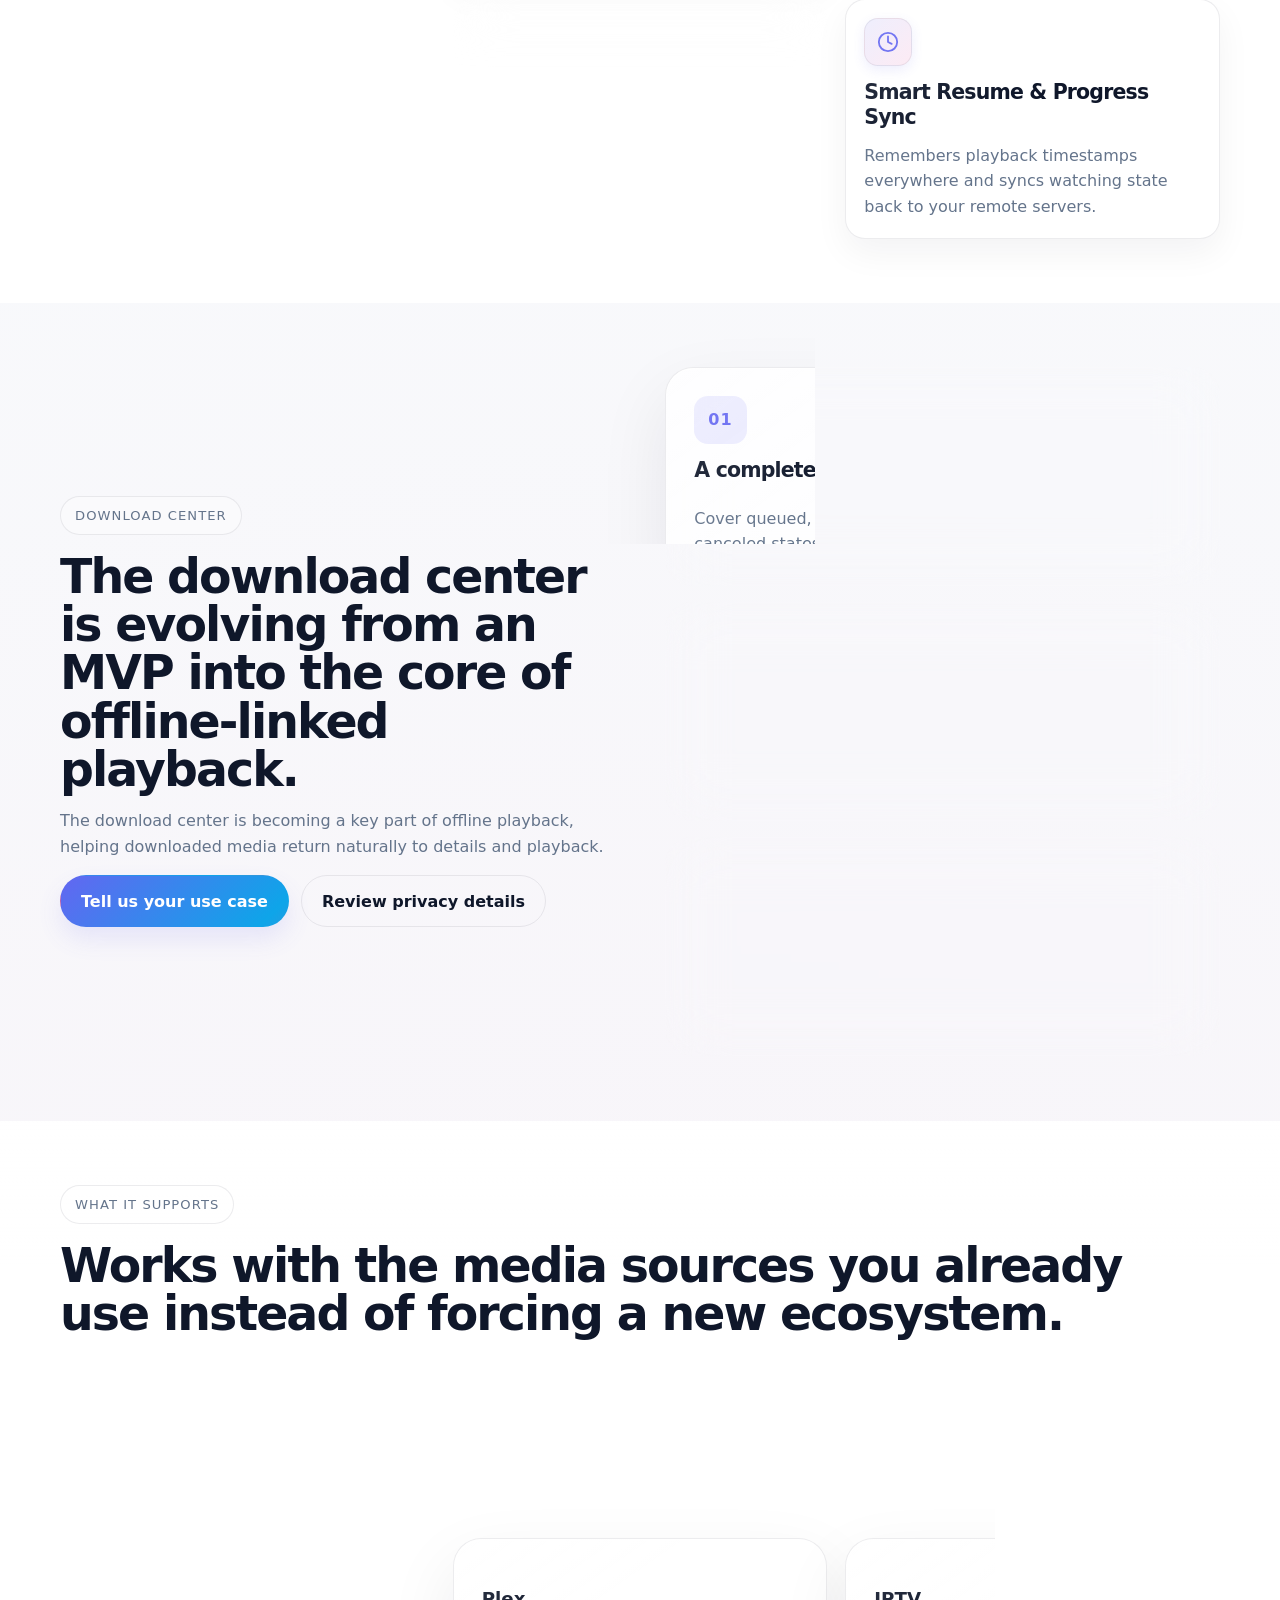
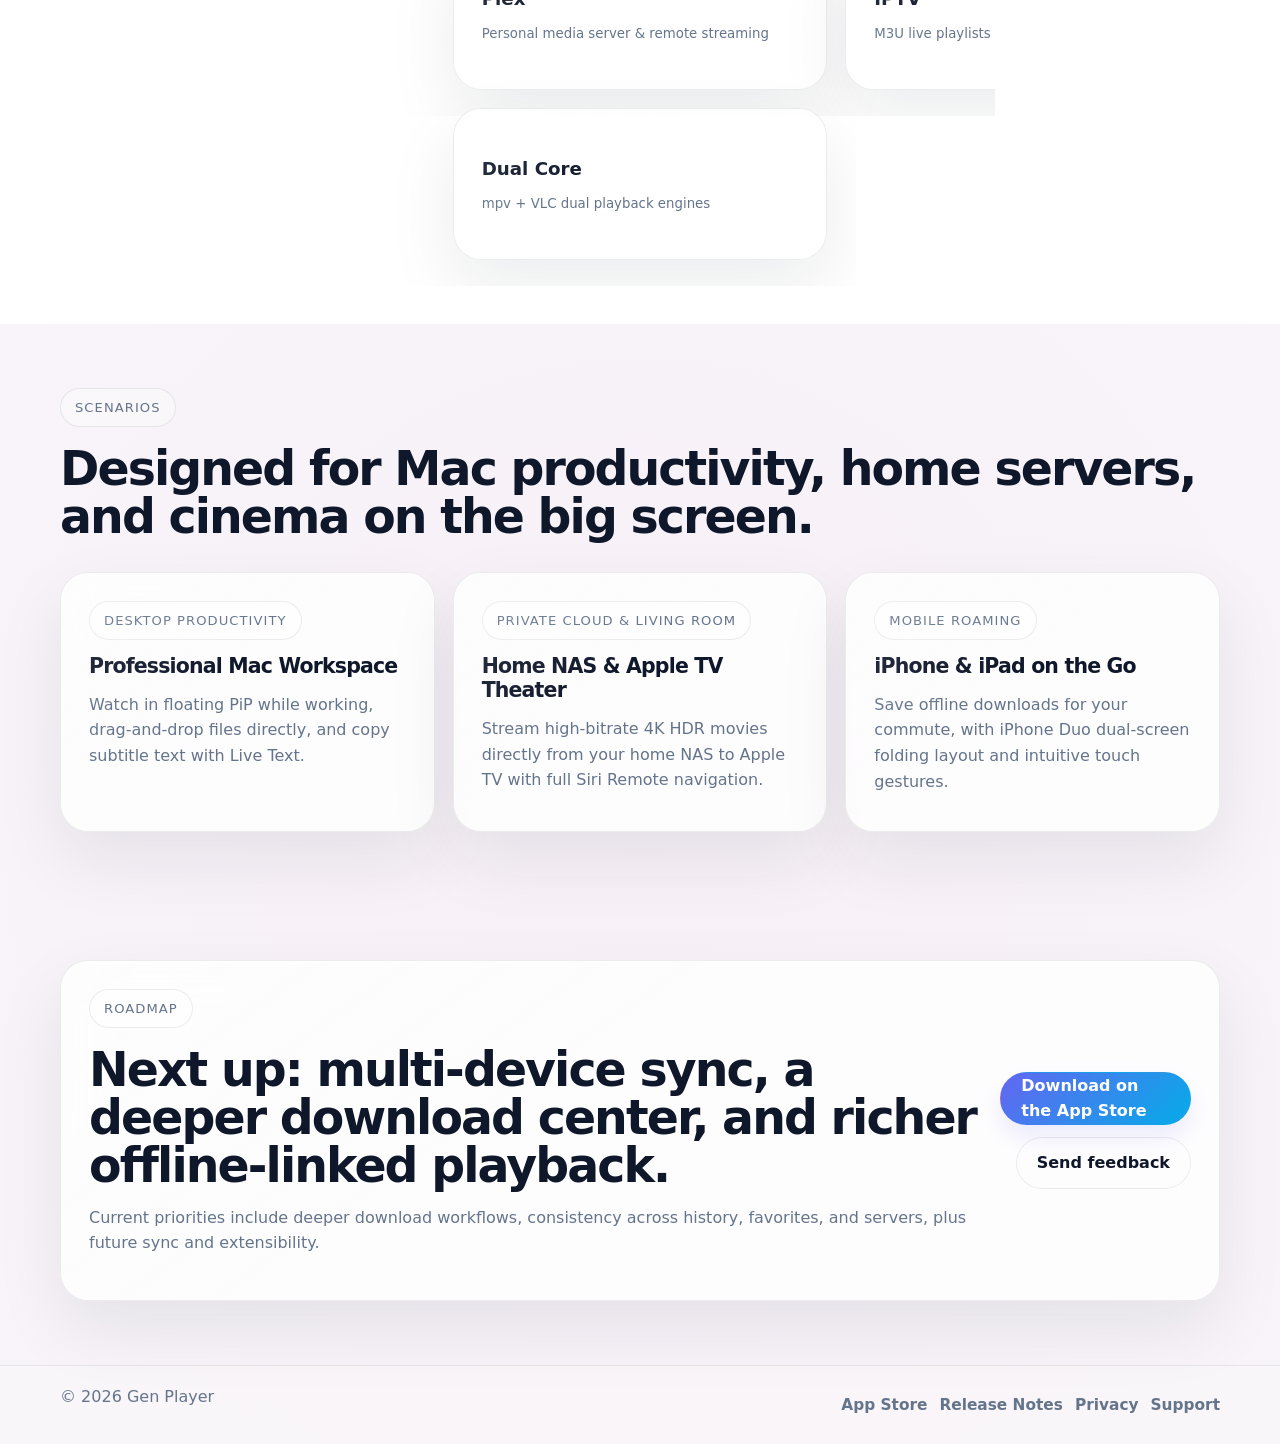
==== commit 073321d8: "Sync website from d868a0286768df49527029fb92c38d3ec11649a3" ====
--- a/index.html
+++ b/index.html
@@ -6,7 +6,7 @@
     <title>Gen Player - Your All-in-One Media Center</title>
     <meta
       name="description"
-      content="Gen Player 是一个基于 VLC 核心的本地 + 远程媒体中心，支持 SMB、WebDAV、Jellyfin、Emby 等多种媒体来源。"
+      content="Gen Player 是面向 Apple 全生态（Mac · iPhone · iPad · tvOS）的现代媒体中心，搭载 mpv + VLC 现代双播放内核，全面支持 SMB、WebDAV、Alist、Jellyfin、Emby、Plex、IPTV 与本地文件。"
     />
     <script>
       (function () {
@@ -26,7 +26,7 @@
         document.documentElement.style.backgroundColor = theme === 'dark' ? '#070812' : '#f4efe8';
       })();
     </script>
-    <link rel="stylesheet" href="./assets/styles.css?v=20260404e" />
+    <link rel="stylesheet" href="./assets/styles.css?v=20261025a" />
   </head>
   <body data-page="home">
     <div class="site-backdrop" aria-hidden="true">
@@ -50,7 +50,7 @@
           <a href="./feedback.html" data-i18n="nav.feedback">问题反馈</a>
         </nav>
         <div class="header-actions">
-          <a class="button nav-download" href="https://apps.apple.com/app/id6760933333" target="_blank" rel="noopener noreferrer" data-i18n="nav.download">App Store</a>
+          <a class="button nav-download" href="https://apps.apple.com/cn/app/gen-player/id6760933333" target="_blank" rel="noopener noreferrer" data-i18n="nav.download">App Store</a>
           <div class="toolbar">
             <button type="button" class="toggle" id="themeToggle" aria-label="Theme toggle">◐</button>
             <button type="button" class="toggle" id="langToggle" aria-label="Language toggle">EN</button>
@@ -63,56 +63,118 @@
       <section class="hero hero-home">
         <div class="container hero-grid">
           <div class="hero-copy reveal-on-scroll">
-            <span class="eyebrow" data-i18n="hero.eyebrow">本地与远程一体化媒体中心</span>
-            <p class="hero-kicker" data-i18n="hero.spotlight">为家庭媒体库和移动设备设计的现代播放器体验</p>
+            <span class="eyebrow" data-i18n="hero.eyebrow">全生态本地与远程媒体中心</span>
+            <p class="hero-kicker" data-i18n="hero.spotlight">专为 Mac、iPhone、iPad 与 Apple TV 打造的现代全能影音体验</p>
             <h1 data-i18n="hero.title">把文件、媒体库与播放体验整合成一个更统一的入口。</h1>
             <p class="lead" data-i18n="hero.description">
-              Gen Player 将本地文件管理、SMB / WebDAV 网络访问、Jellyfin / Emby 媒体库与 VLC 播放核心整合到一套更完整的体验里。
+              Gen Player 将本地文件整理、SMB / WebDAV / Alist 远程访问、Jellyfin / Emby / Plex 媒体库与 mpv + VLC 现代双播放内核整合到一套更完整的全生态体验里。
             </p>
             <div class="hero-actions">
-              <a class="button primary" href="https://apps.apple.com/app/id6760933333" target="_blank" rel="noopener noreferrer" data-i18n="hero.primaryCta">在 App Store 下载</a>
+              <a class="button primary" href="https://apps.apple.com/cn/app/gen-player/id6760933333" target="_blank" rel="noopener noreferrer" data-i18n="hero.primaryCta">在 App Store 下载</a>
               <a class="button secondary" href="#features" data-i18n="hero.secondaryCta">查看核心功能</a>
             </div>
             <div class="hero-proof">
               <span class="proof-chip" data-i18n="hero.proof1">本地文件 + 远程服务统一管理</span>
               <span class="proof-chip" data-i18n="hero.proof2">支持离线关联播放与继续观看</span>
-              <span class="proof-chip" data-i18n="hero.proof3">面向 iPhone / iPad / tvOS</span>
+              <span class="proof-chip" data-i18n="hero.proof3">覆盖 Mac · iPhone · iPad · tvOS 全生态</span>
             </div>
           </div>
 
           <div class="hero-visual reveal-on-scroll delay-1">
             <article class="card stage-card">
+              <!-- macOS Window Mockup -->
+              <div class="mac-window-shell">
+                <div class="mac-window-header">
+                  <div class="mac-traffic-lights" aria-hidden="true">
+                    <span class="mac-dot close"></span>
+                    <span class="mac-dot minimize"></span>
+                    <span class="mac-dot maximize"></span>
+                  </div>
+                  <div class="mac-window-title">
+                    <span>Gen Player</span>
+                    <span class="mac-window-pill">macOS</span>
+                  </div>
+                  <div class="mac-window-meta">
+                    <span class="stage-spec-tag highlight">mpv Core</span>
+                  </div>
+                </div>
+
+                <div class="mac-player-stage">
+                  <div class="stage-overlay-top">
+                    <div class="stage-badge-group">
+                      <span class="stage-spec-tag">4K HDR</span>
+                      <span class="stage-spec-tag">60 FPS</span>
+                      <span class="stage-spec-tag">HEVC</span>
+                    </div>
+                    <span class="stage-spec-tag">自适应无黑边</span>
+                  </div>
+
+                  <div class="stage-center-play" aria-label="Play">
+                    <svg viewBox="0 0 24 24" aria-hidden="true">
+                      <path d="M8 5v14l11-7z" />
+                    </svg>
+                  </div>
+
+                  <div class="stage-subtitle-demo">
+                    <div class="sub-zh">让影音在 Mac、移动端与 Apple TV 间自由流动</div>
+                    <div class="sub-en">Seamless cinema roaming across your Apple ecosystem</div>
+                  </div>
+
+                  <div class="stage-playback-bar">
+                    <div class="timeline-track">
+                      <div class="timeline-fill"></div>
+                    </div>
+                    <div class="timeline-controls">
+                      <span class="timeline-time">01:24:30 / 02:18:45</span>
+                      <div class="timeline-icons">
+                        <span title="ASS/SSA 特效双字幕">[CC] 双字幕</span>
+                        <span title="画中画 PiP">画中画</span>
+                        <span title="杜比音效">Dolby Atmos</span>
+                      </div>
+                    </div>
+                  </div>
+                </div>
+              </div>
+
+              <!-- Platforms bar -->
+              <div class="stage-platforms-strip">
+                <span class="platform-pill-item"><svg viewBox="0 0 24 24"><path d="M4 6h16v10H4zM2 18h20v2H2z"/></svg>macOS</span>
+                <span class="platform-pill-item"><svg viewBox="0 0 24 24"><path d="M17 1H7c-1.1 0-2 .9-2 2v18c0 1.1.9 2 2 2h10c1.1 0 2-.9 2-2V3c0-1.1-.9-2-2-2zm-5 20c-.55 0-1-.45-1-1s.45-1 1-1 1 .45 1 1-.45 1-1 1z"/></svg>iOS</span>
+                <span class="platform-pill-item"><svg viewBox="0 0 24 24"><path d="M19 1H5c-1.1 0-2 .9-2 2v18c0 1.1.9 2 2 2h14c1.1 0 2-.9 2-2V3c0-1.1-.9-2-2-2zm-7 21c-.83 0-1.5-.67-1.5-1.5s.67-1.5 1.5-1.5 1.5.67 1.5 1.5-.67 1.5-1.5 1.5z"/></svg>iPadOS</span>
+                <span class="platform-pill-item"><svg viewBox="0 0 24 24"><path d="M21 3H3c-1.1 0-2 .9-2 2v12c0 1.1.9 2 2 2h5v2h8v-2h5c1.1 0 2-.9 2-2V5c0-1.1-.9-2-2-2z"/></svg>tvOS</span>
+              </div>
+
               <div class="stage-header">
-                <span class="stage-label" data-i18n="hero.stageBadge">统一面板</span>
-                <span class="stage-tag" data-i18n="hero.stageTag">本地 + 远程</span>
+                <span class="stage-label" data-i18n="hero.stageBadge">macOS 桌面端 · 全生态协同</span>
+                <span class="stage-tag" data-i18n="hero.stageTag">双内核 · 4K HDR</span>
               </div>
 
               <div class="stage-main">
                 <div>
-                  <p class="stage-title" data-i18n="hero.stageTitle">从文件整理到海报墙浏览，再到播放器接力，体验保持连贯。</p>
+                  <p class="stage-title" data-i18n="hero.stageTitle">从桌面级多窗口管理到大屏沉浸播放，全平台体验保持连贯。</p>
                   <p class="stage-body" data-i18n="hero.stageBody">
-                    针对本地媒体、家庭 NAS 与自建媒体库做统一交互设计，减少在多个 App 之间来回切换。
+                    针对 macOS 桌面视窗、移动便携与客厅 Apple TV 深度定制原生交互，无缝串联本地影音、家庭 NAS 与云端媒体库。
                   </p>
                 </div>
                 <div class="stage-pills">
-                  <span class="pill" data-i18n="hero.stagePill1">SMB / WebDAV</span>
-                  <span class="pill" data-i18n="hero.stagePill2">Jellyfin / Emby</span>
-                  <span class="pill" data-i18n="hero.stagePill3">VLC Playback Core</span>
+                  <span class="pill" data-i18n="hero.stagePill1">mpv + VLC 双内核</span>
+                  <span class="pill" data-i18n="hero.stagePill2">Jellyfin / Emby / Plex</span>
+                  <span class="pill" data-i18n="hero.stagePill3">SMB / WebDAV / Alist</span>
                 </div>
               </div>
 
               <div class="stage-mini-grid">
                 <article class="mini-card">
                   <strong data-i18n="hero.stageMini1Title">继续观看</strong>
-                  <span data-i18n="hero.stageMini1Body">历史、收藏和库详情之间跳转一致</span>
+                  <span data-i18n="hero.stageMini1Body">历史、收藏与库详情无缝同步跳转</span>
                 </article>
                 <article class="mini-card">
-                  <strong data-i18n="hero.stageMini2Title">下载中心</strong>
-                  <span data-i18n="hero.stageMini2Body">离线文件优先命中，缺失时自动回退流媒体</span>
+                  <strong data-i18n="hero.stageMini2Title">桌面与移动</strong>
+                  <span data-i18n="hero.stageMini2Body">Mac 无黑边自适应窗口，移动端离线优先命中</span>
                 </article>
                 <article class="mini-card accent">
                   <strong data-i18n="hero.stageMini3Title">隐私设计</strong>
-                  <span data-i18n="hero.stageMini3Body">敏感凭据走安全存储，不把隐私留在表面</span>
+                  <span data-i18n="hero.stageMini3Body">系统级安全存储与隐私空间，不把敏感凭据留在表面</span>
                 </article>
               </div>
             </article>
@@ -167,12 +229,12 @@
               </p>
               <div class="feature-list">
                 <div class="feature-list-item">
-                  <strong data-i18n="product.point1Title">更少切换</strong>
-                  <span data-i18n="product.point1Body">从浏览到播放不需要频繁跳到不同工具。</span>
+                  <strong data-i18n="product.point1Title">Mac 桌面原生生产力</strong>
+                  <span data-i18n="product.point1Body">画幅自适应无黑边播放、窗口置顶、多窗口独立播放、快捷键与实况文本取词。</span>
                 </div>
                 <div class="feature-list-item">
                   <strong data-i18n="product.point2Title">更强一致性</strong>
-                  <span data-i18n="product.point2Body">历史、收藏、详情定位和上下文菜单行为保持统一。</span>
+                  <span data-i18n="product.point2Body">历史、收藏、详情定位和上下文菜单行为在 Mac、移动端与 Apple TV 保持统一。</span>
                 </div>
                 <div class="feature-list-item">
                   <strong data-i18n="product.point3Title">更适合媒体使用流</strong>
@@ -191,21 +253,21 @@
                   <span class="step-index">01</span>
                   <div>
                     <strong data-i18n="flow.step1Title">连接你的媒体来源</strong>
-                    <p data-i18n="flow.step1Body">支持本地文件、家庭 NAS、WebDAV 和 Jellyfin / Emby 媒体服务器。</p>
+                    <p data-i18n="flow.step1Body">支持本地文件、家庭 NAS (SMB/WebDAV)、Alist 云盘和 Jellyfin / Emby / Plex 媒体服务器。</p>
                   </div>
                 </div>
                 <div class="journey-step">
                   <span class="step-index">02</span>
                   <div>
                     <strong data-i18n="flow.step2Title">从海报墙或文件列表快速进入</strong>
-                    <p data-i18n="flow.step2Body">浏览库、定位详情、查看历史和收藏，保持一致导航语义。</p>
+                    <p data-i18n="flow.step2Body">Mac 端支持平滑翻页货架与缩略图切换，多端保持高清晰度海报与剧集结构。</p>
                   </div>
                 </div>
                 <div class="journey-step">
                   <span class="step-index">03</span>
                   <div>
                     <strong data-i18n="flow.step3Title">优先命中离线文件，再无缝回退流媒体</strong>
-                    <p data-i18n="flow.step3Body">下载中心与播放器链路协同，减少重复查找和重新选择源的负担。</p>
+                    <p data-i18n="flow.step3Body">下载中心与播放器链路协同，自动跨季连播并同步回传播放进度至服务器。</p>
                   </div>
                 </div>
               </div>
@@ -224,34 +286,46 @@
 
           <div class="feature-grid">
             <article class="card feature-card reveal-on-scroll">
-              <span class="icon-badge">FI</span>
-              <h3 data-i18n="features.fileTitle">文件管理</h3>
-              <p data-i18n="features.fileBody">支持本地文件浏览、整理、重命名、移动、删除，以及图片和文本预览。</p>
+              <span class="icon-badge" aria-hidden="true">
+                <svg viewBox="0 0 24 24"><rect x="2" y="3" width="20" height="14" rx="2" ry="2"/><line x1="8" y1="21" x2="16" y2="21"/><line x1="12" y1="17" x2="12" y2="21"/></svg>
+              </span>
+              <h3 data-i18n="features.macTitle">macOS 桌面体验</h3>
+              <p data-i18n="features.macBody">支持画幅自适应无黑边、多窗口独立播放、置顶播放、原生画中画、实况文本取词、截图合成与快捷键。</p>
             </article>
             <article class="card feature-card reveal-on-scroll delay-1">
-              <span class="icon-badge">RM</span>
-              <h3 data-i18n="features.remoteTitle">远程连接</h3>
-              <p data-i18n="features.remoteBody">支持 SMB 与 WebDAV，并持续拓展面向家庭服务器和 NAS 的访问能力。</p>
+              <span class="icon-badge" aria-hidden="true">
+                <svg viewBox="0 0 24 24"><circle cx="12" cy="12" r="10"/><polygon points="10 8 16 12 10 16 10 8"/></svg>
+              </span>
+              <h3 data-i18n="features.playbackTitle">mpv + VLC 双内核</h3>
+              <p data-i18n="features.playbackBody">默认搭载 mpv 极速渲染与 ASS/SSA 特效双字幕，可随时平滑切换 VLC 内核，通吃几乎所有媒体格式。</p>
             </article>
             <article class="card feature-card reveal-on-scroll delay-2">
-              <span class="icon-badge">LB</span>
-              <h3 data-i18n="features.libraryTitle">媒体库集成</h3>
-              <p data-i18n="features.libraryBody">深度集成 Jellyfin / Emby，支持库浏览、详情定位、历史与收藏跳转。</p>
+              <span class="icon-badge" aria-hidden="true">
+                <svg viewBox="0 0 24 24"><path d="M4 15s1-1 4-1 5 2 8 2 4-1 4-1V3s-1 1-4 1-5-2-8-2-4 1-4 1z"/><line x1="4" y1="22" x2="4" y2="15"/></svg>
+              </span>
+              <h3 data-i18n="features.remoteTitle">全协议远程连接</h3>
+              <p data-i18n="features.remoteBody">全面支持 SMB、WebDAV、Alist，并支持导入 IPTV (M3U) 播放列表与 XMLTV 电子节目指南 (EPG)。</p>
             </article>
             <article class="card feature-card reveal-on-scroll">
-              <span class="icon-badge">PL</span>
-              <h3 data-i18n="features.playbackTitle">播放体验</h3>
-              <p data-i18n="features.playbackBody">基于 VLC 内核，支持常见视频/音频格式、字幕、音轨、倍速、画中画和手势控制。</p>
+              <span class="icon-badge" aria-hidden="true">
+                <svg viewBox="0 0 24 24"><rect x="2" y="2" width="20" height="8" rx="2" ry="2"/><rect x="2" y="14" width="20" height="8" rx="2" ry="2"/><line x1="6" y1="6" x2="6.01" y2="6"/><line x1="6" y1="18" x2="6.01" y2="18"/></svg>
+              </span>
+              <h3 data-i18n="features.libraryTitle">深度媒体库集成</h3>
+              <p data-i18n="features.libraryBody">完美适配 Jellyfin、Emby 与 Plex，提供精美海报墙、16:9 剧照缩略图、自动选集与跨季连播。</p>
             </article>
             <article class="card feature-card reveal-on-scroll delay-1">
-              <span class="icon-badge">HS</span>
-              <h3 data-i18n="features.historyTitle">历史与收藏</h3>
-              <p data-i18n="features.historyBody">统一记录本地与远程媒体的历史进度与收藏信息，帮助用户从中断位置快速继续。</p>
+              <span class="icon-badge" aria-hidden="true">
+                <svg viewBox="0 0 24 24"><path d="M22 19a2 2 0 0 1-2 2H4a2 2 0 0 1-2-2V5a2 2 0 0 1 2-2h5l2 3h9a2 2 0 0 1 2 2z"/></svg>
+              </span>
+              <h3 data-i18n="features.fileTitle">本地文件与安全存储</h3>
+              <p data-i18n="features.fileBody">支持 macOS 本地文件夹安全书签管理、移动端文件整理、隐私空间与应用锁防护。</p>
             </article>
             <article class="card feature-card reveal-on-scroll delay-2">
-              <span class="icon-badge">PR</span>
-              <h3 data-i18n="features.privacyTitle">隐私与安全</h3>
-              <p data-i18n="features.privacyBody">支持应用锁、生物识别与隐私模式，敏感凭据通过安全存储方案处理。</p>
+              <span class="icon-badge" aria-hidden="true">
+                <svg viewBox="0 0 24 24"><circle cx="12" cy="12" r="10"/><polyline points="12 6 12 12 16 14"/></svg>
+              </span>
+              <h3 data-i18n="features.historyTitle">智能历史与断点续播</h3>
+              <p data-i18n="features.historyBody">统一记录本地与远程媒体的观看进度，无缝回传同步至服务器，让每次播放随时继续。</p>
             </article>
           </div>
         </div>
@@ -298,11 +372,11 @@
           <div class="support-grid support-grid-modern">
             <div class="card support-item reveal-on-scroll">
               <span>SMB</span>
-              <small data-i18n="support.smb">局域网共享与 NAS 访问</small>
+              <small data-i18n="support.smb">局域网共享与 NAS 高速访问</small>
             </div>
             <div class="card support-item reveal-on-scroll delay-1">
               <span>WebDAV</span>
-              <small data-i18n="support.webdav">兼容 Alist 与多种 WebDAV 服务</small>
+              <small data-i18n="support.webdav">兼容 Alist 与多样化 WebDAV 服务</small>
             </div>
             <div class="card support-item reveal-on-scroll delay-2">
               <span>Jellyfin</span>
@@ -313,12 +387,20 @@
               <small data-i18n="support.emby">海报墙浏览与远程播放协同</small>
             </div>
             <div class="card support-item reveal-on-scroll delay-1">
+              <span>Plex</span>
+              <small data-i18n="support.plex">个人媒体库接入与远程流媒体</small>
+            </div>
+            <div class="card support-item reveal-on-scroll delay-2">
+              <span>IPTV</span>
+              <small data-i18n="support.iptv">M3U 频道直播与 XMLTV 节目单</small>
+            </div>
+            <div class="card support-item reveal-on-scroll">
               <span>Local Files</span>
-              <small data-i18n="support.local">文件 App、照片导入与 On My iPhone</small>
-            </div>
-            <div class="card support-item reveal-on-scroll delay-2">
-              <span>VLC Core</span>
-              <small data-i18n="support.vlc">多格式播放、字幕和音轨兼容</small>
+              <small data-i18n="support.local">Mac 安全书签、文件 App 与照片导入</small>
+            </div>
+            <div class="card support-item reveal-on-scroll delay-1">
+              <span>Dual Core</span>
+              <small data-i18n="support.vlc">mpv + VLC 现代双播放内核</small>
             </div>
           </div>
         </div>
@@ -328,23 +410,23 @@
         <div class="container">
           <div class="section-heading reveal-on-scroll">
             <span class="eyebrow" data-i18n="scenarios.eyebrow">使用场景</span>
-            <h2 data-i18n="scenarios.title">既适合个人影音整理，也适合家庭服务器和移动端连续播放。</h2>
+            <h2 data-i18n="scenarios.title">既适合 Mac 专业影音与个人整理，也适合家庭服务器与大屏影音室。</h2>
           </div>
           <div class="scenario-grid">
             <article class="card scenario-card reveal-on-scroll">
-              <span class="scenario-label" data-i18n="scenarios.case1Label">本地工作流</span>
-              <h3 data-i18n="scenarios.case1Title">本地媒体整理</h3>
-              <p data-i18n="scenarios.case1Body">整理 iPhone / iPad 中的视频、音频和图片，并通过统一播放器继续观看。</p>
+              <span class="scenario-label" data-i18n="scenarios.case1Label">桌面办公与影音</span>
+              <h3 data-i18n="scenarios.case1Title">Mac 桌面专业影音</h3>
+              <p data-i18n="scenarios.case1Body">在 Mac 上享受自适应无黑边观影与画中画置顶，支持拖拽播放、视频字幕提取与多窗口独立播放。</p>
             </article>
             <article class="card scenario-card reveal-on-scroll delay-1">
-              <span class="scenario-label" data-i18n="scenarios.case2Label">家庭服务器</span>
-              <h3 data-i18n="scenarios.case2Title">家庭 NAS / 私有云访问</h3>
-              <p data-i18n="scenarios.case2Body">连接 SMB 或 WebDAV 服务，在移动端快速查看和播放远程文件。</p>
+              <span class="scenario-label" data-i18n="scenarios.case2Label">家庭服务器与大屏</span>
+              <h3 data-i18n="scenarios.case2Title">家庭 NAS 与 Apple TV 影音室</h3>
+              <p data-i18n="scenarios.case2Body">连接 SMB、WebDAV 与家庭媒体库，在客厅 Apple TV 上畅享 4K HDR 大屏海报墙与全景声震撼体验。</p>
             </article>
             <article class="card scenario-card reveal-on-scroll delay-2">
-              <span class="scenario-label" data-i18n="scenarios.case3Label">媒体库链路</span>
-              <h3 data-i18n="scenarios.case3Title">媒体库连续观看</h3>
-              <p data-i18n="scenarios.case3Body">从 Jellyfin / Emby 中浏览海报墙、定位剧集详情，并回到你的历史进度。</p>
+              <span class="scenario-label" data-i18n="scenarios.case3Label">随身移动漫游</span>
+              <h3 data-i18n="scenarios.case3Title">iPhone / iPad 随身观影</h3>
+              <p data-i18n="scenarios.case3Body">支持离线下载随身看、手势触控与 iPhone Duo 折叠双屏优化，通勤路上断点无缝接续。</p>
             </article>
           </div>
         </div>
@@ -359,7 +441,7 @@
               <p data-i18n="roadmap.body">当前重点方向包括下载中心深化、历史/收藏/服务器数据一致性，以及未来的同步与扩展能力。</p>
             </div>
             <div class="hero-actions">
-              <a class="button primary" href="https://apps.apple.com/app/id6760933333" target="_blank" rel="noopener noreferrer" data-i18n="roadmap.primaryCta">前往 App Store 下载</a>
+              <a class="button primary" href="https://apps.apple.com/cn/app/gen-player/id6760933333" target="_blank" rel="noopener noreferrer" data-i18n="roadmap.primaryCta">前往 App Store 下载</a>
               <a class="button secondary" href="./feedback.html" data-i18n="roadmap.secondaryCta">提交问题反馈</a>
             </div>
           </div>
@@ -371,7 +453,7 @@
       <div class="container footer-shell">
         <p>© <span id="year"></span> Gen Player</p>
         <div class="footer-links">
-          <a href="https://apps.apple.com/app/id6760933333" target="_blank" rel="noopener noreferrer" data-i18n="footer.download">App Store 下载</a>
+          <a href="https://apps.apple.com/cn/app/gen-player/id6760933333" target="_blank" rel="noopener noreferrer" data-i18n="footer.download">App Store 下载</a>
           <a href="./changelog.html" data-i18n="footer.changelog">版本记录</a>
           <a href="./privacy.html" data-i18n="footer.privacy">隐私政策</a>
           <a href="./feedback.html" data-i18n="footer.feedback">问题反馈</a>
@@ -379,6 +461,6 @@
       </div>
     </footer>
 
-    <script src="./assets/site.js?v=20260404f"></script>
+    <script src="./assets/site.js?v=20261025a"></script>
   </body>
 </html>
--- a/assets/styles.css
+++ b/assets/styles.css
@@ -1,47 +1,51 @@
 :root {
   color-scheme: light dark;
-  --font-display: "Avenir Next", "SF Pro Display", "PingFang SC", "Hiragino Sans GB", "Microsoft YaHei", sans-serif;
-  --font-body: "Avenir Next", "Segoe UI", "PingFang SC", "Hiragino Sans GB", "Microsoft YaHei", sans-serif;
-  --bg: #f4efe8;
-  --bg-soft: #fffaf3;
-  --panel: rgba(255, 253, 248, 0.78);
-  --panel-solid: #fffdf8;
-  --panel-alt: #edf6f3;
-  --text: #132125;
-  --text-muted: #5a6a6e;
-  --line: rgba(19, 33, 37, 0.12);
-  --line-strong: rgba(19, 33, 37, 0.2);
-  --accent: #0f766e;
-  --accent-secondary: #15998f;
-  --accent-strong: #0b5f59;
-  --accent-soft: rgba(15, 118, 110, 0.12);
-  --accent-warm: #db7f38;
-  --shadow-lg: 0 28px 70px rgba(34, 45, 49, 0.12);
-  --shadow-md: 0 18px 42px rgba(34, 45, 49, 0.08);
-  --radius-xl: 32px;
-  --radius-lg: 24px;
-  --radius-md: 18px;
-  --radius-sm: 14px;
+  --font-display: system-ui, -apple-system, BlinkMacSystemFont, "SF Pro Display", "PingFang SC", "Hiragino Sans GB", "Microsoft YaHei", sans-serif;
+  --font-body: system-ui, -apple-system, BlinkMacSystemFont, "SF Pro Text", "Segoe UI", "PingFang SC", "Hiragino Sans GB", "Microsoft YaHei", sans-serif;
+  --bg: #f8fafc;
+  --bg-soft: #ffffff;
+  --panel: rgba(255, 255, 255, 0.82);
+  --panel-solid: #ffffff;
+  --panel-alt: #f1f5f9;
+  --text: #0f172a;
+  --text-muted: #64748b;
+  --line: rgba(15, 23, 42, 0.08);
+  --line-strong: rgba(15, 23, 42, 0.16);
+  --accent: #6366f1;
+  --accent-secondary: #0ea5e9;
+  --accent-strong: #4f46e5;
+  --accent-soft: rgba(99, 102, 241, 0.12);
+  --accent-warm: #ec4899;
+  --shadow-lg: 0 28px 70px rgba(15, 23, 42, 0.08);
+  --shadow-md: 0 14px 34px rgba(15, 23, 42, 0.05);
+  --card-specular: inset 0 1px 1px 0 rgba(255, 255, 255, 0.85);
+  --card-glow: 0 16px 40px -10px rgba(99, 102, 241, 0.18);
+  --radius-xl: 28px;
+  --radius-lg: 22px;
+  --radius-md: 16px;
+  --radius-sm: 12px;
 }
 
 html[data-theme='dark'],
 body[data-theme='dark'] {
-  --bg: #070812;
-  --bg-soft: #0d1020;
-  --panel: rgba(18, 22, 40, 0.8);
-  --panel-solid: #12152a;
-  --panel-alt: #171b34;
-  --text: #f3f4ff;
-  --text-muted: #adb2cf;
-  --line: rgba(255, 255, 255, 0.1);
-  --line-strong: rgba(255, 255, 255, 0.18);
-  --accent: #8c7bff;
-  --accent-secondary: #4e63ea;
-  --accent-strong: #cdc3ff;
-  --accent-soft: rgba(140, 123, 255, 0.18);
-  --accent-warm: #da78ff;
-  --shadow-lg: 0 28px 70px rgba(0, 0, 0, 0.34);
-  --shadow-md: 0 18px 42px rgba(0, 0, 0, 0.26);
+  --bg: #060813;
+  --bg-soft: #0b0e22;
+  --panel: rgba(14, 18, 36, 0.78);
+  --panel-solid: #0f142a;
+  --panel-alt: #161c38;
+  --text: #f8fafc;
+  --text-muted: #94a3b8;
+  --line: rgba(255, 255, 255, 0.08);
+  --line-strong: rgba(255, 255, 255, 0.16);
+  --accent: #818cf8;
+  --accent-secondary: #38bdf8;
+  --accent-strong: #c7d2fe;
+  --accent-soft: rgba(129, 140, 248, 0.18);
+  --accent-warm: #c084fc;
+  --shadow-lg: 0 28px 70px rgba(0, 0, 0, 0.45);
+  --shadow-md: 0 18px 42px rgba(0, 0, 0, 0.32);
+  --card-specular: inset 0 1px 1px 0 rgba(255, 255, 255, 0.14);
+  --card-glow: 0 20px 48px -12px rgba(129, 140, 248, 0.28);
 }
 
 * {
@@ -61,8 +65,9 @@
   min-height: 100dvh;
   font-family: var(--font-body);
   background:
-    radial-gradient(circle at top left, rgba(219, 127, 56, 0.12), transparent 28%),
-    radial-gradient(circle at top right, rgba(15, 118, 110, 0.14), transparent 34%),
+    radial-gradient(circle at 15% 5%, rgba(99, 102, 241, 0.10), transparent 32%),
+    radial-gradient(circle at 85% 12%, rgba(14, 165, 233, 0.08), transparent 36%),
+    radial-gradient(circle at 50% 90%, rgba(236, 72, 153, 0.05), transparent 45%),
     var(--bg);
   color: var(--text);
   line-height: 1.6;
@@ -71,8 +76,9 @@
 
 body[data-theme='dark'] {
   background:
-    radial-gradient(circle at top left, rgba(151, 111, 255, 0.16), transparent 28%),
-    radial-gradient(circle at top right, rgba(78, 99, 234, 0.2), transparent 34%),
+    radial-gradient(circle at 12% -8%, rgba(99, 102, 241, 0.26), transparent 38%),
+    radial-gradient(circle at 88% 14%, rgba(56, 189, 248, 0.20), transparent 42%),
+    radial-gradient(circle at 50% 80%, rgba(192, 132, 252, 0.12), transparent 48%),
     var(--bg);
 }
 
@@ -100,7 +106,8 @@
 h2,
 h3 {
   font-family: var(--font-display);
-  letter-spacing: -0.03em;
+  letter-spacing: -0.04em;
+  font-weight: 800;
 }
 
 html[lang='zh-CN'] h1,
@@ -210,13 +217,15 @@
   position: sticky;
   top: 0;
   z-index: 30;
-  backdrop-filter: blur(18px);
-  background: rgba(244, 239, 232, 0.68);
+  backdrop-filter: blur(24px) saturate(180%);
+  -webkit-backdrop-filter: blur(24px) saturate(180%);
+  background: rgba(248, 250, 252, 0.75);
   border-bottom: 1px solid var(--line);
+  transition: background 200ms ease, border-color 200ms ease;
 }
 
 body[data-theme='dark'] .site-header {
-  background: rgba(7, 8, 18, 0.72);
+  background: rgba(6, 8, 19, 0.78);
 }
 
 .nav-shell,
@@ -263,6 +272,7 @@
 .footer-links a {
   color: var(--text-muted);
   font-size: 0.96rem;
+  font-weight: 600;
   transition: color 180ms ease, transform 180ms ease;
 }
 
@@ -285,27 +295,48 @@
 }
 
 .toggle {
-  min-width: 46px;
-  height: 46px;
-  padding: 0 14px;
+  min-width: 44px;
+  height: 44px;
+  padding: 0 12px;
   cursor: pointer;
   background: var(--panel-solid);
   color: var(--text);
   box-shadow: var(--shadow-md);
+  font-weight: 700;
+  transition: transform 180ms ease, border-color 180ms ease, box-shadow 180ms ease;
+}
+
+.toggle:hover {
+  border-color: var(--line-strong);
+  transform: translateY(-1px);
+  box-shadow: var(--shadow-lg);
 }
 
 .nav-download {
-  min-height: 46px;
-  padding: 0 18px;
-  background: rgba(255, 255, 255, 0.08);
-  color: var(--text);
-  border-color: var(--line-strong);
-  box-shadow: var(--shadow-md);
+  min-height: 44px;
+  padding: 0 20px;
+  background: linear-gradient(135deg, rgba(255, 255, 255, 0.95), rgba(241, 245, 249, 0.9));
+  color: #0f172a;
+  border-color: rgba(15, 23, 42, 0.12);
+  box-shadow: 0 4px 14px rgba(15, 23, 42, 0.06), inset 0 1px 1px #ffffff;
   white-space: nowrap;
+  font-weight: 700;
+  display: inline-flex;
+  align-items: center;
+  gap: 8px;
+  transition: transform 200ms ease, box-shadow 200ms ease, background 200ms ease;
 }
 
 body[data-theme='dark'] .nav-download {
-  background: rgba(255, 255, 255, 0.04);
+  background: linear-gradient(135deg, rgba(255, 255, 255, 0.12), rgba(255, 255, 255, 0.04));
+  color: #ffffff;
+  border-color: rgba(255, 255, 255, 0.18);
+  box-shadow: 0 4px 18px rgba(0, 0, 0, 0.35), inset 0 1px 1px rgba(255, 255, 255, 0.2);
+}
+
+.nav-download:hover {
+  transform: translateY(-2px);
+  box-shadow: 0 8px 24px var(--accent-soft);
 }
 
 .hero-home {
@@ -541,10 +572,18 @@
 }
 
 .button.primary {
-  color: #f8fffd;
-  background: linear-gradient(135deg, var(--accent) 0%, var(--accent-secondary) 55%, var(--accent-warm) 100%);
+  color: #ffffff;
+  background: linear-gradient(135deg, var(--accent) 0%, var(--accent-secondary) 45%, var(--accent-warm) 100%);
   border-color: transparent;
-  box-shadow: var(--shadow-md);
+  box-shadow: 0 12px 24px var(--accent-soft);
+  background-size: 200% 200%;
+  transition: transform 240ms cubic-bezier(0.4, 0, 0.2, 1), background-position 400ms ease, box-shadow 240ms ease;
+}
+
+.button.primary:hover {
+  background-position: 100% 100%;
+  box-shadow: 0 16px 32px var(--accent-soft);
+  transform: translateY(-2px) scale(1.02);
 }
 
 .button.secondary {
@@ -583,21 +622,273 @@
   border: 1px solid var(--line);
   border-radius: var(--radius-xl);
   background: var(--panel);
-  box-shadow: var(--shadow-lg);
-  backdrop-filter: blur(18px);
+  box-shadow: var(--shadow-lg), var(--card-specular);
+  backdrop-filter: blur(28px);
+  -webkit-backdrop-filter: blur(28px);
+  transition: transform 320ms cubic-bezier(0.16, 1, 0.3, 1), box-shadow 320ms cubic-bezier(0.16, 1, 0.3, 1), border-color 280ms ease;
 }
 
 .card::before {
   content: "";
   position: absolute;
   inset: 0;
-  background: linear-gradient(145deg, rgba(255, 255, 255, 0.28), transparent 38%);
+  background: linear-gradient(145deg, rgba(255, 255, 255, 0.16), transparent 42%);
   pointer-events: none;
 }
 
 .stage-card {
-  width: min(100%, 520px);
-  padding: 30px;
+  width: min(100%, 540px);
+  padding: 24px;
+}
+
+/* macOS Window Mockup Styles */
+.mac-window-shell {
+  border-radius: 20px;
+  border: 1px solid var(--line-strong);
+  background: var(--panel-solid);
+  overflow: hidden;
+  box-shadow: 0 20px 50px -10px rgba(0, 0, 0, 0.35);
+  margin-bottom: 20px;
+}
+
+.mac-window-header {
+  display: flex;
+  align-items: center;
+  justify-content: space-between;
+  padding: 10px 14px;
+  background: rgba(0, 0, 0, 0.04);
+  border-bottom: 1px solid var(--line);
+}
+
+body[data-theme='dark'] .mac-window-header {
+  background: rgba(255, 255, 255, 0.03);
+}
+
+.mac-traffic-lights {
+  display: flex;
+  align-items: center;
+  gap: 7px;
+}
+
+.mac-dot {
+  width: 11px;
+  height: 11px;
+  border-radius: 999px;
+  display: inline-block;
+  box-shadow: inset 0 0 1px rgba(0, 0, 0, 0.4);
+}
+
+.mac-dot.close { background: #ff5f56; }
+.mac-dot.minimize { background: #ffbd2e; }
+.mac-dot.maximize { background: #27c93f; }
+
+.mac-window-title {
+  font-size: 0.78rem;
+  font-weight: 600;
+  color: var(--text-muted);
+  letter-spacing: 0.02em;
+  display: flex;
+  align-items: center;
+  gap: 6px;
+}
+
+.mac-window-pill {
+  font-size: 0.70rem;
+  padding: 2px 8px;
+  border-radius: 999px;
+  background: var(--accent-soft);
+  color: var(--accent);
+  font-weight: 700;
+}
+
+.mac-player-stage {
+  position: relative;
+  aspect-ratio: 16 / 9.5;
+  background:
+    radial-gradient(circle at 75% 25%, rgba(129, 140, 248, 0.35), transparent 45%),
+    radial-gradient(circle at 25% 75%, rgba(56, 189, 248, 0.25), transparent 45%),
+    linear-gradient(135deg, #090d1f 0%, #03040a 100%);
+  display: flex;
+  flex-direction: column;
+  justify-content: space-between;
+  padding: 14px;
+  overflow: hidden;
+  color: #ffffff;
+}
+
+.mac-player-stage::after {
+  content: "";
+  position: absolute;
+  inset: 0;
+  background: radial-gradient(circle at center, transparent 30%, rgba(0, 0, 0, 0.5) 100%);
+  pointer-events: none;
+}
+
+.stage-overlay-top {
+  position: relative;
+  z-index: 2;
+  display: flex;
+  align-items: center;
+  justify-content: space-between;
+  gap: 8px;
+}
+
+.stage-badge-group {
+  display: flex;
+  align-items: center;
+  gap: 6px;
+}
+
+.stage-spec-tag {
+  font-size: 0.68rem;
+  font-weight: 700;
+  padding: 3px 8px;
+  border-radius: 6px;
+  background: rgba(0, 0, 0, 0.55);
+  backdrop-filter: blur(10px);
+  -webkit-backdrop-filter: blur(10px);
+  border: 1px solid rgba(255, 255, 255, 0.15);
+  color: #f1f5f9;
+  letter-spacing: 0.04em;
+}
+
+.stage-spec-tag.highlight {
+  background: linear-gradient(135deg, rgba(99, 102, 241, 0.75), rgba(14, 165, 233, 0.75));
+  border-color: rgba(255, 255, 255, 0.3);
+  color: #ffffff;
+}
+
+.stage-center-play {
+  position: relative;
+  z-index: 2;
+  align-self: center;
+  width: 48px;
+  height: 48px;
+  border-radius: 999px;
+  background: rgba(255, 255, 255, 0.18);
+  backdrop-filter: blur(16px);
+  -webkit-backdrop-filter: blur(16px);
+  border: 1px solid rgba(255, 255, 255, 0.35);
+  display: grid;
+  place-items: center;
+  box-shadow: 0 8px 24px rgba(0, 0, 0, 0.4), 0 0 20px rgba(129, 140, 248, 0.3);
+  cursor: pointer;
+  transition: transform 220ms ease, background 220ms ease;
+}
+
+.stage-center-play:hover {
+  transform: scale(1.08);
+  background: rgba(255, 255, 255, 0.28);
+}
+
+.stage-center-play svg {
+  width: 18px;
+  height: 18px;
+  fill: #ffffff;
+  margin-left: 3px;
+}
+
+.stage-subtitle-demo {
+  position: relative;
+  z-index: 2;
+  text-align: center;
+  margin-bottom: 8px;
+}
+
+.sub-zh {
+  font-size: 0.88rem;
+  font-weight: 700;
+  color: #ffffff;
+  text-shadow: 0 2px 6px rgba(0, 0, 0, 0.9), 0 0 12px rgba(0, 0, 0, 0.6);
+  letter-spacing: 0.02em;
+}
+
+.sub-en {
+  font-size: 0.68rem;
+  color: rgba(255, 255, 255, 0.82);
+  text-shadow: 0 2px 4px rgba(0, 0, 0, 0.9);
+  letter-spacing: 0.01em;
+}
+
+.stage-playback-bar {
+  position: relative;
+  z-index: 2;
+  display: flex;
+  flex-direction: column;
+  gap: 6px;
+  padding: 8px 10px;
+  border-radius: 10px;
+  background: rgba(0, 0, 0, 0.55);
+  backdrop-filter: blur(14px);
+  -webkit-backdrop-filter: blur(14px);
+  border: 1px solid rgba(255, 255, 255, 0.12);
+}
+
+.timeline-track {
+  position: relative;
+  width: 100%;
+  height: 4px;
+  border-radius: 999px;
+  background: rgba(255, 255, 255, 0.2);
+  overflow: hidden;
+}
+
+.timeline-fill {
+  position: absolute;
+  top: 0;
+  left: 0;
+  bottom: 0;
+  width: 62%;
+  border-radius: 999px;
+  background: linear-gradient(90deg, #6366f1, #38bdf8);
+  box-shadow: 0 0 8px #38bdf8;
+}
+
+.timeline-controls {
+  display: flex;
+  align-items: center;
+  justify-content: space-between;
+  font-size: 0.70rem;
+  color: rgba(255, 255, 255, 0.8);
+}
+
+.timeline-time {
+  font-variant-numeric: tabular-nums;
+  letter-spacing: 0.04em;
+}
+
+.timeline-icons {
+  display: flex;
+  align-items: center;
+  gap: 10px;
+  font-size: 0.75rem;
+}
+
+.stage-platforms-strip {
+  display: flex;
+  align-items: center;
+  justify-content: space-between;
+  gap: 8px;
+  margin-bottom: 18px;
+  padding: 8px 12px;
+  border-radius: 12px;
+  background: var(--panel-alt);
+  border: 1px solid var(--line);
+}
+
+.platform-pill-item {
+  display: inline-flex;
+  align-items: center;
+  gap: 6px;
+  font-size: 0.78rem;
+  font-weight: 700;
+  color: var(--text);
+}
+
+.platform-pill-item svg {
+  width: 14px;
+  height: 14px;
+  fill: currentColor;
 }
 
 .stage-header,
@@ -613,20 +904,20 @@
   align-items: center;
   justify-content: space-between;
   gap: 12px;
-  margin-bottom: 22px;
+  margin-bottom: 18px;
 }
 
 .stage-main {
   display: grid;
-  gap: 18px;
-  margin-bottom: 22px;
+  gap: 14px;
+  margin-bottom: 20px;
 }
 
 .stage-title {
-  margin-bottom: 12px;
-  font-size: 1.28rem;
+  margin-bottom: 10px;
+  font-size: 1.20rem;
   font-weight: 800;
-  line-height: 1.28;
+  line-height: 1.25;
 }
 
 .stage-mini-grid,
@@ -647,9 +938,18 @@
 .feature-card,
 .summary-card {
   padding: 18px;
-  border-radius: 22px;
+  border-radius: 20px;
   border: 1px solid var(--line);
   background: var(--panel-solid);
+  box-shadow: var(--shadow-md), var(--card-specular);
+  transition: transform 260ms cubic-bezier(0.16, 1, 0.3, 1), box-shadow 260ms ease, border-color 260ms ease;
+}
+
+.mini-card:hover,
+.metric-card:hover {
+  transform: translateY(-3px);
+  border-color: var(--line-strong);
+  box-shadow: var(--shadow-lg), var(--card-glow);
 }
 
 .mini-card strong,
@@ -781,16 +1081,17 @@
 .scenario-card:hover,
 .support-item:hover,
 .summary-card:hover {
-  transform: translateY(-4px);
+  transform: translateY(-5px);
   border-color: var(--line-strong);
-  box-shadow: 0 24px 54px rgba(34, 45, 49, 0.12);
+  box-shadow: var(--shadow-lg), var(--card-glow);
 }
 
 body[data-theme='dark'] .feature-card:hover,
 body[data-theme='dark'] .scenario-card:hover,
 body[data-theme='dark'] .support-item:hover,
 body[data-theme='dark'] .summary-card:hover {
-  box-shadow: 0 24px 54px rgba(0, 0, 0, 0.28);
+  border-color: rgba(255, 255, 255, 0.2);
+  box-shadow: 0 32px 74px rgba(0, 0, 0, 0.5), var(--card-glow);
 }
 
 .icon-badge {
@@ -799,14 +1100,32 @@
   justify-content: center;
   width: 48px;
   height: 48px;
-  margin-bottom: 18px;
-  border-radius: 16px;
-  background: linear-gradient(135deg, var(--accent-soft), rgba(219, 127, 56, 0.16));
+  margin-bottom: 16px;
+  border-radius: 14px;
+  background: linear-gradient(135deg, var(--accent-soft), rgba(236, 72, 153, 0.12));
+  border: 1px solid var(--line);
   color: var(--accent);
+  box-shadow: 0 4px 12px var(--accent-soft);
   font-weight: 800;
-  letter-spacing: 0.06em;
+  letter-spacing: 0.04em;
   line-height: 1;
   text-align: center;
+  transition: transform 240ms ease, box-shadow 240ms ease;
+}
+
+.icon-badge svg {
+  width: 22px;
+  height: 22px;
+  stroke: currentColor;
+  stroke-width: 2;
+  fill: none;
+  stroke-linecap: round;
+  stroke-linejoin: round;
+}
+
+.feature-card:hover .icon-badge {
+  transform: scale(1.08) translateY(-2px);
+  box-shadow: 0 8px 20px var(--accent-soft);
 }
 
 .spotlight-panels {
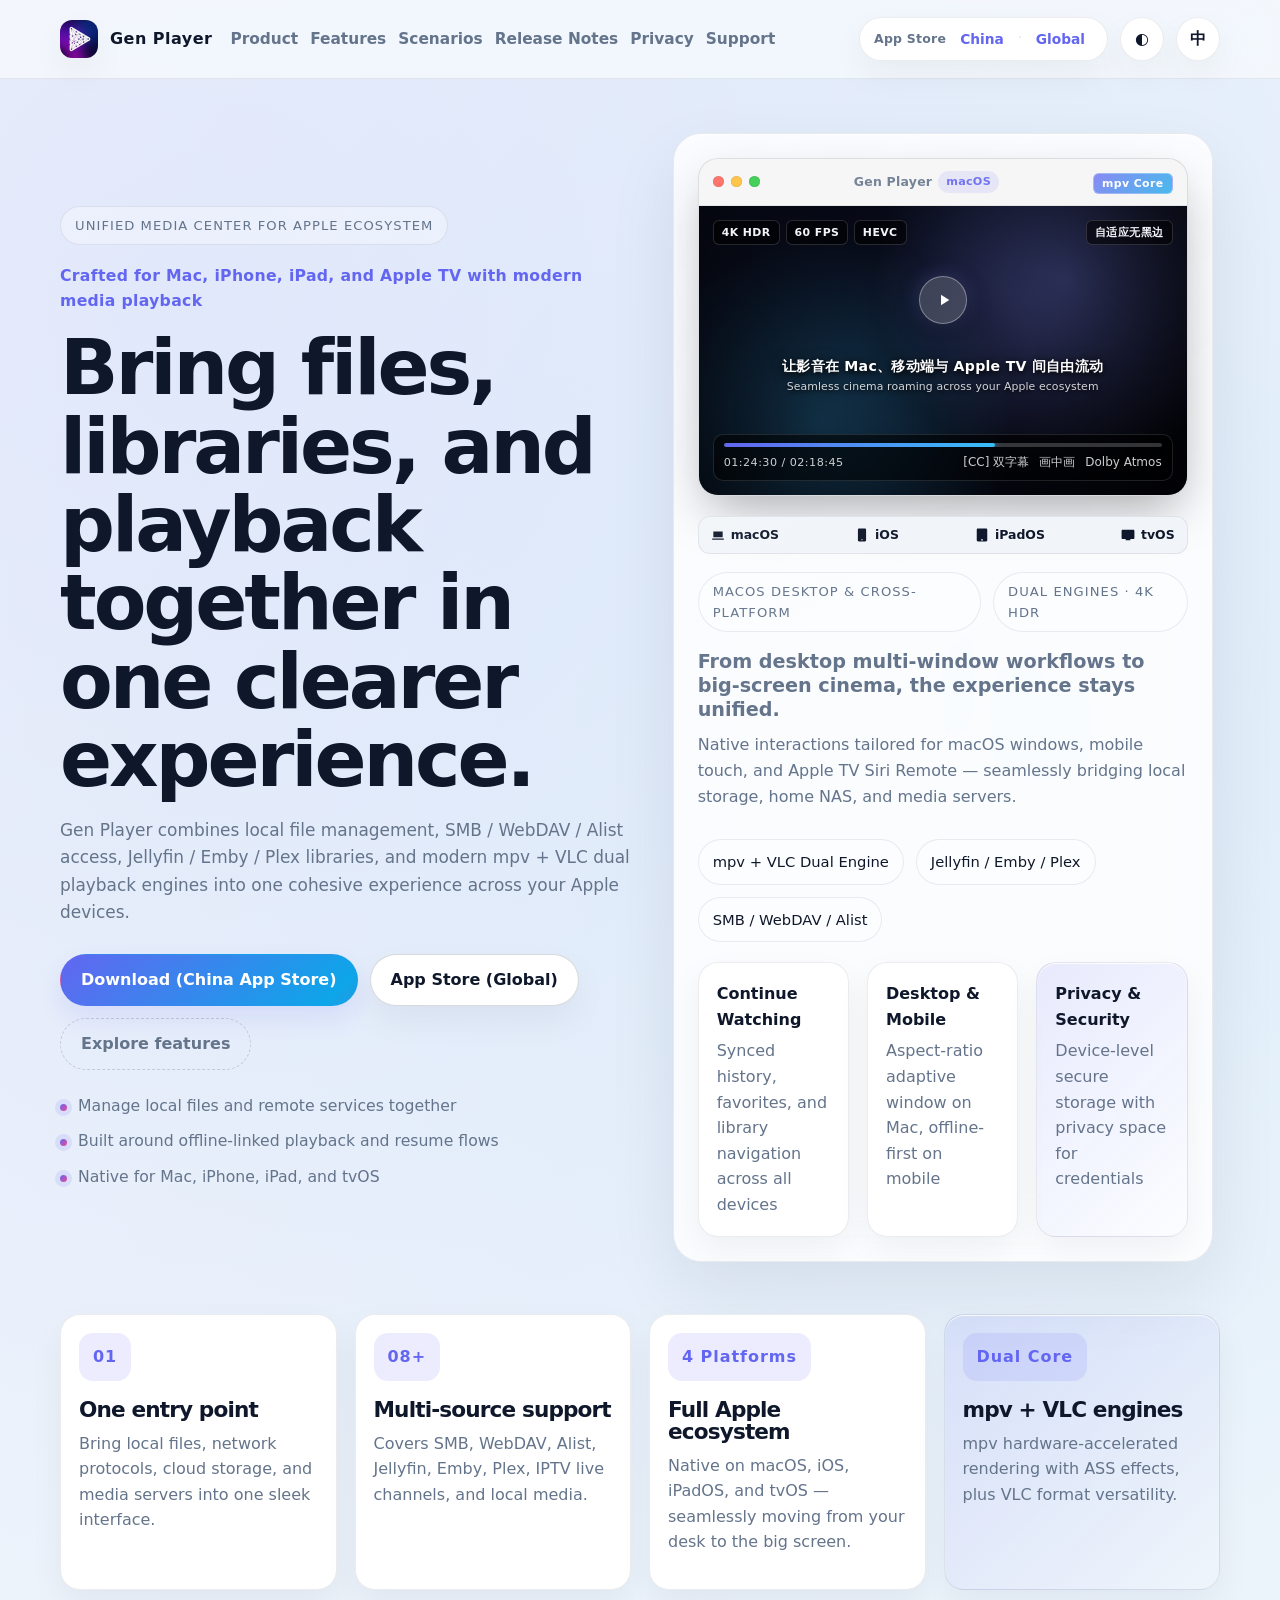
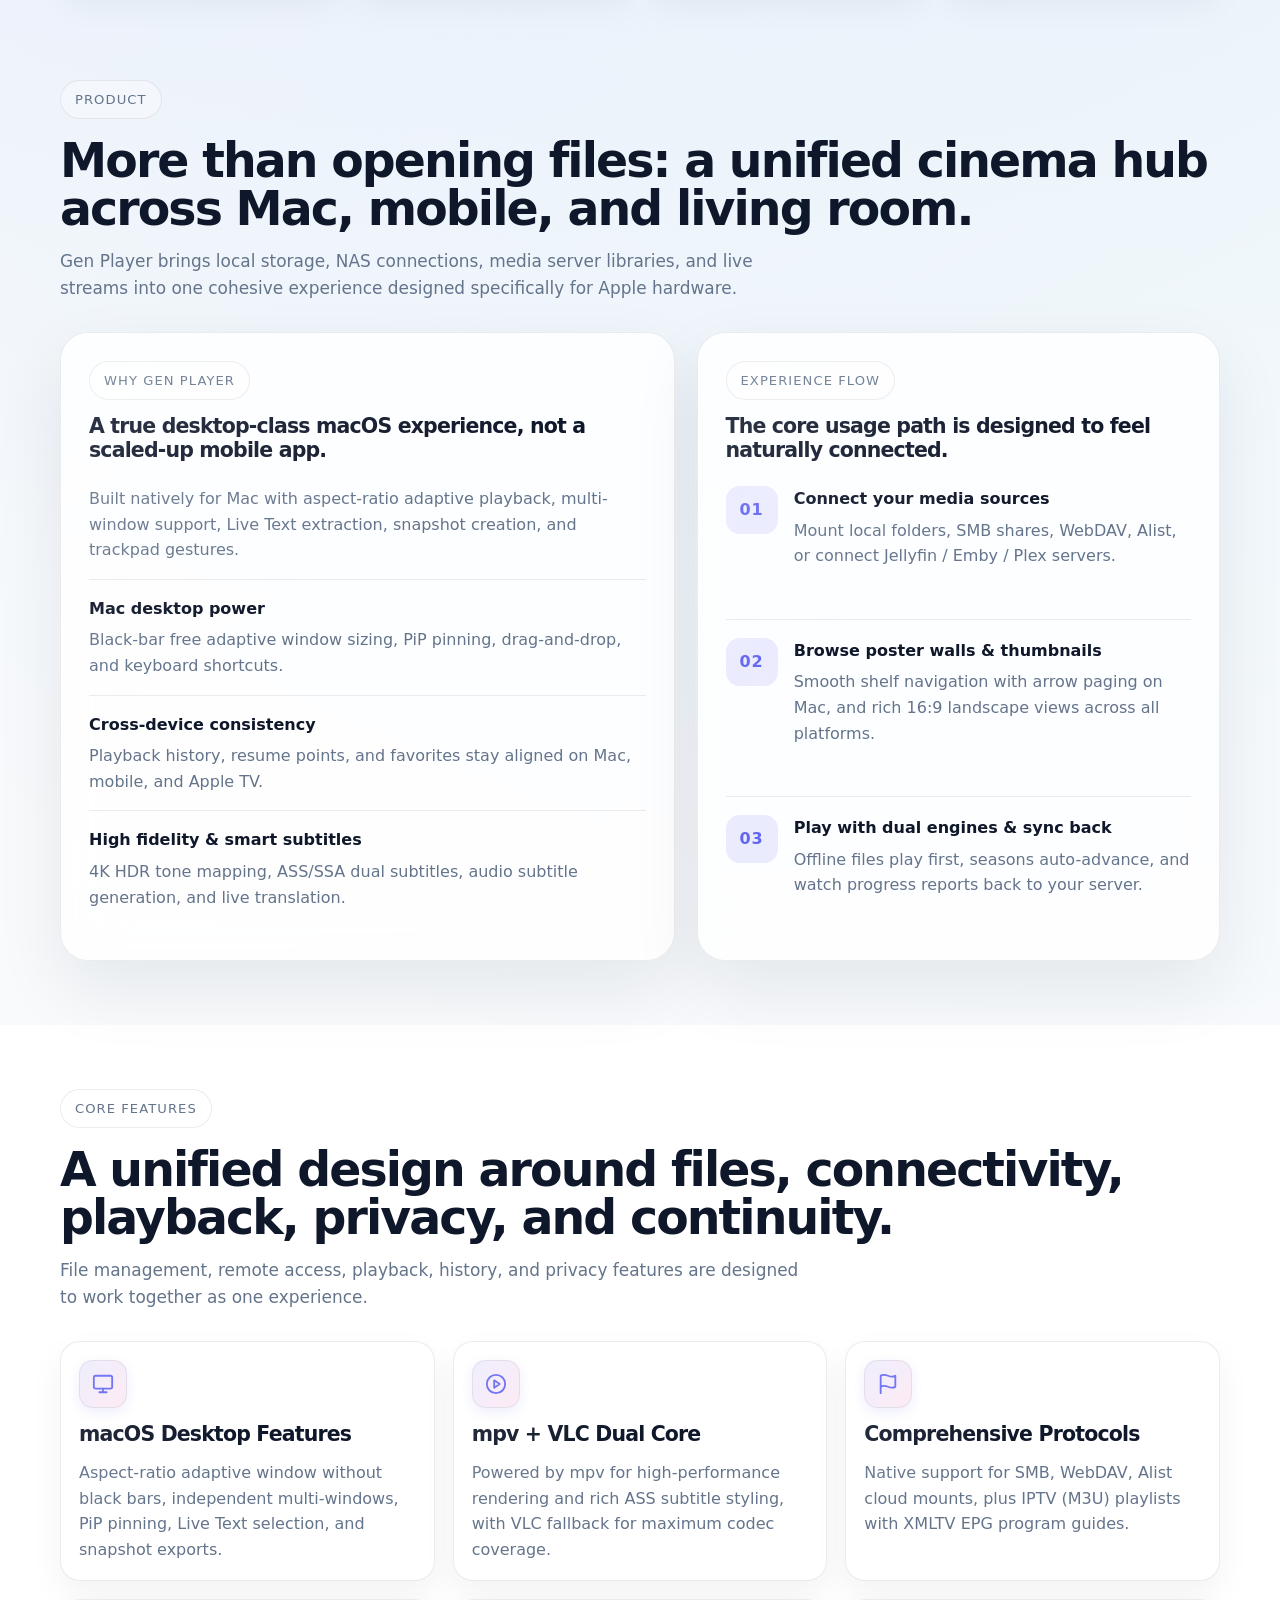
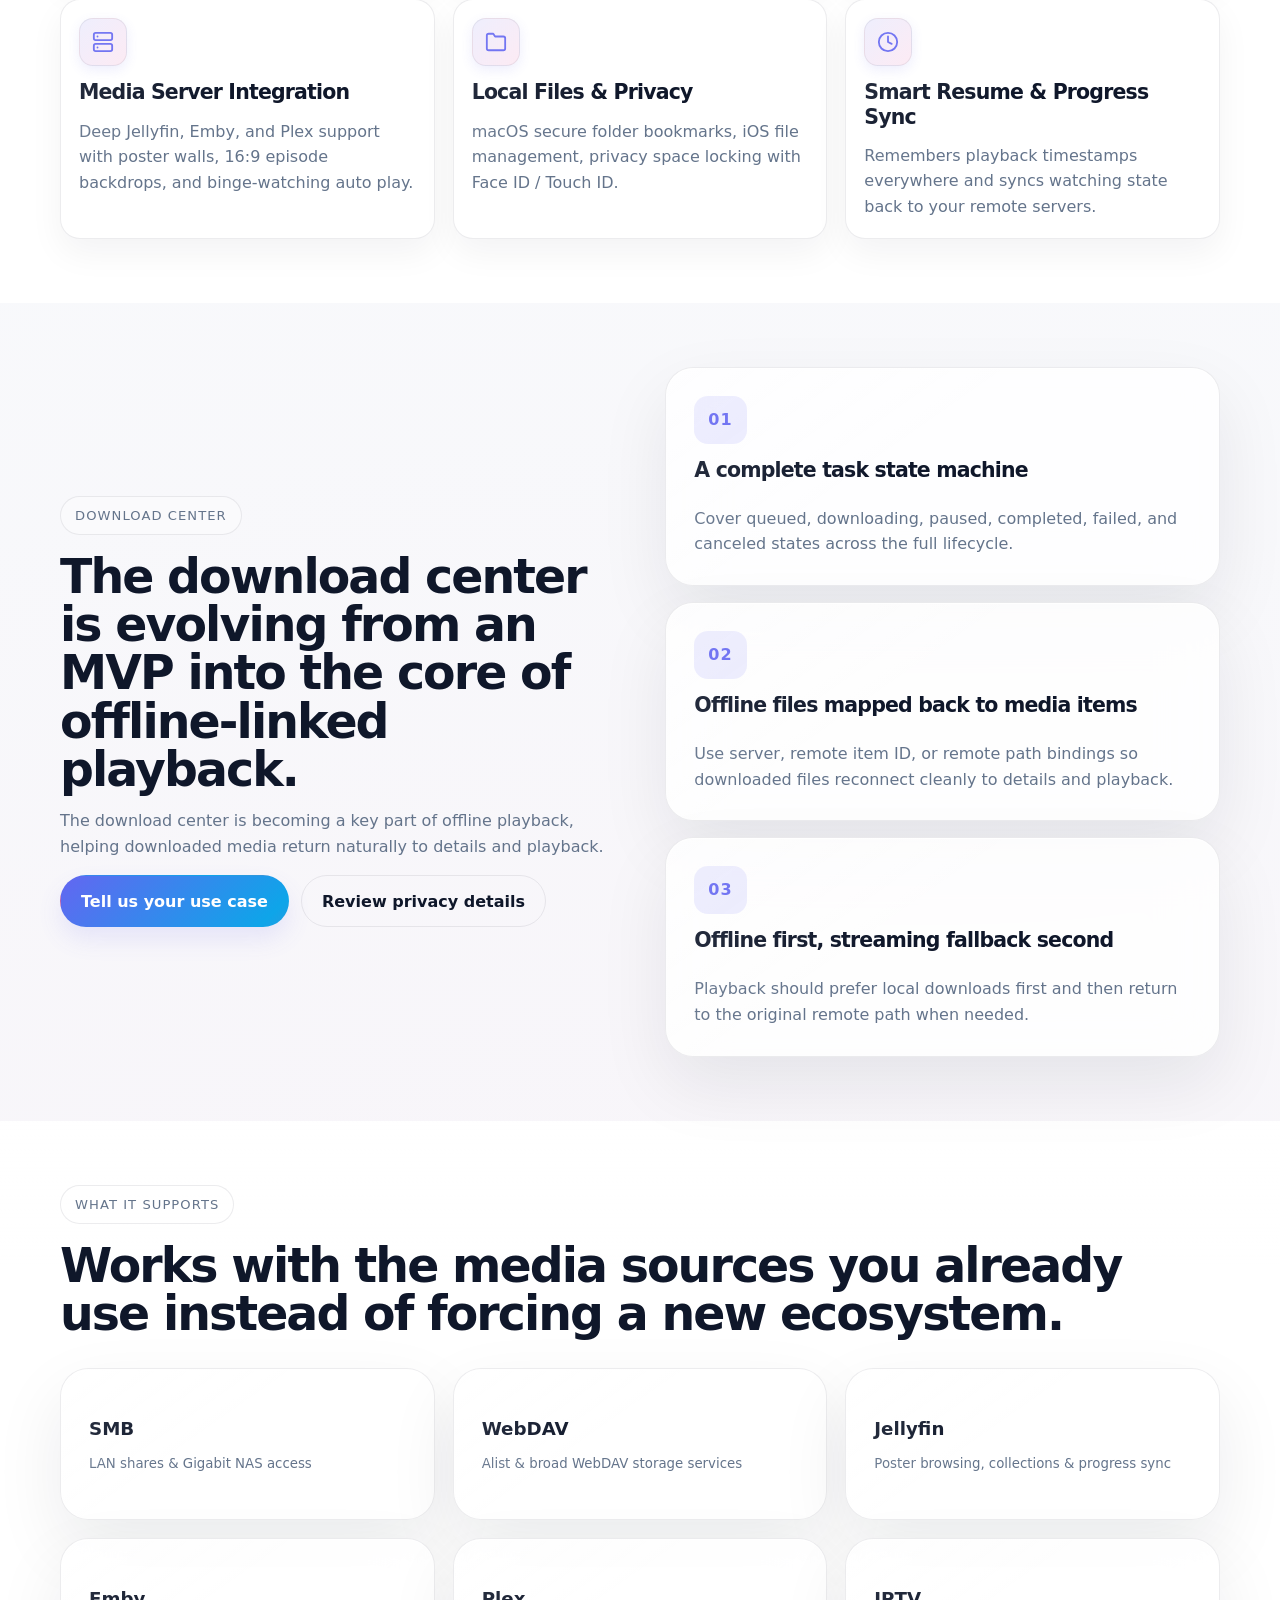
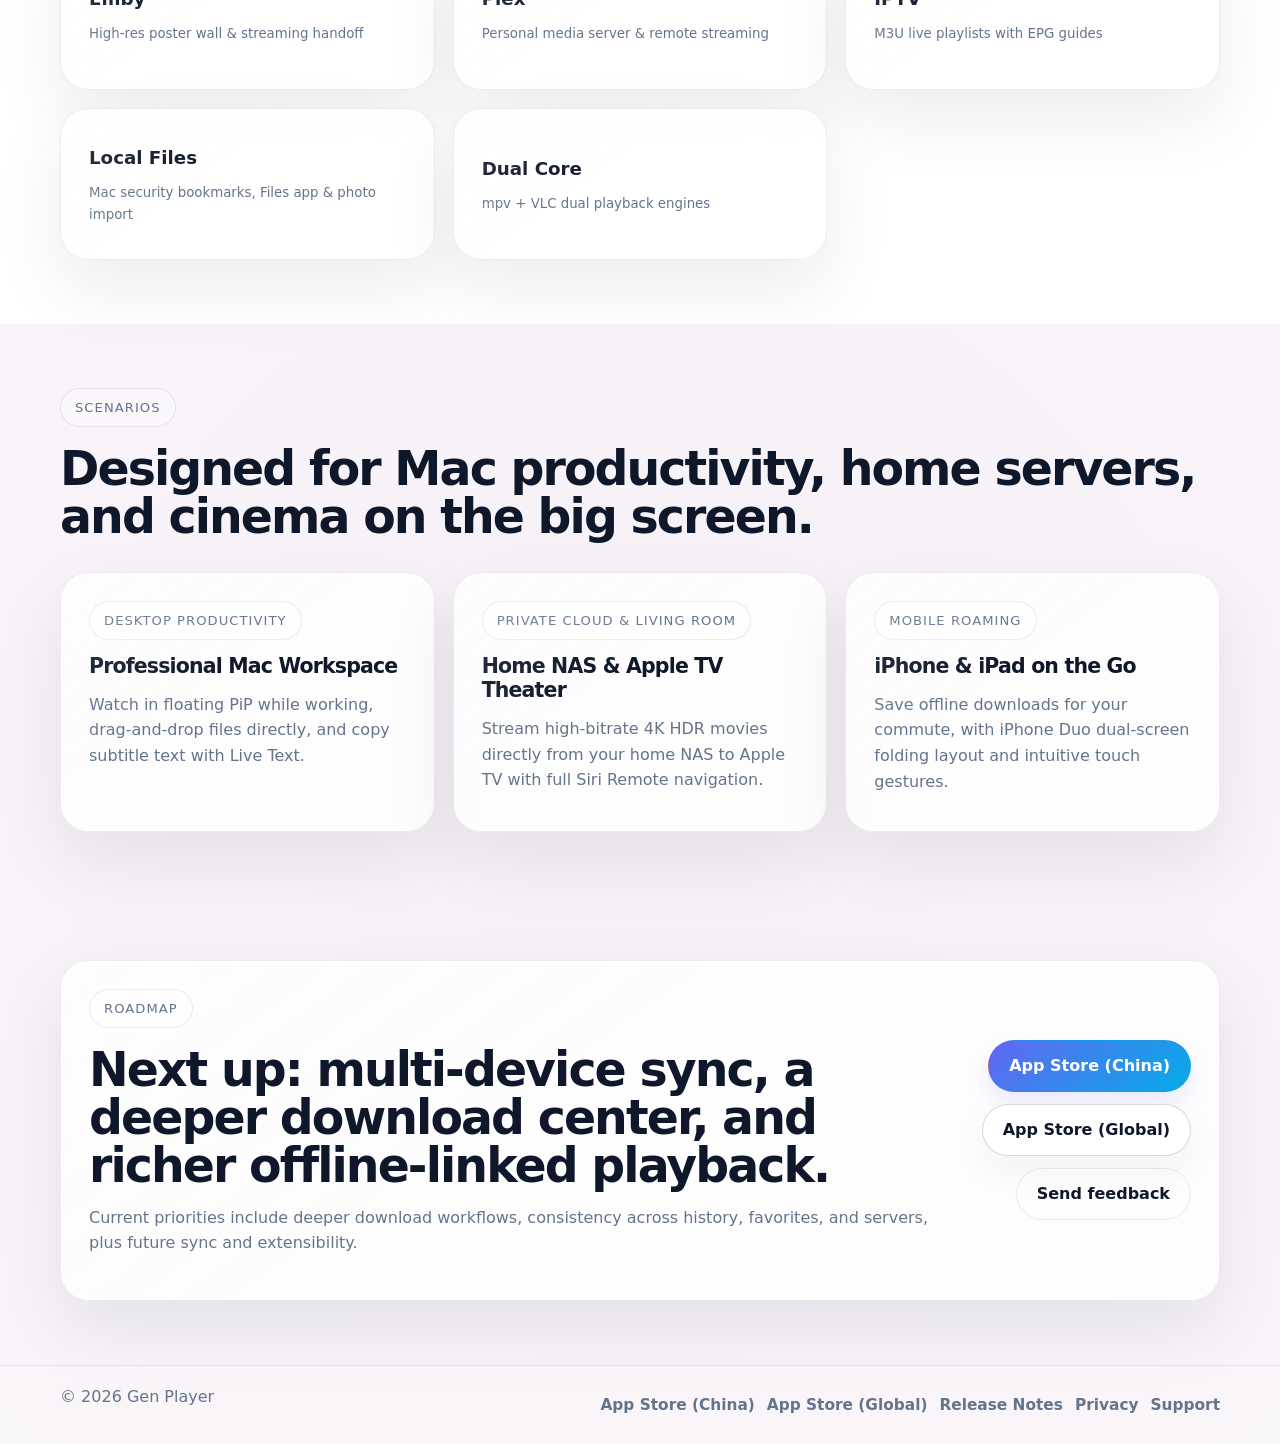
==== commit d96e89f8: "Sync website from 735b8bc921c9082b92709fafb3571241f8bb4cb0" ====
--- a/index.html
+++ b/index.html
@@ -50,7 +50,12 @@
           <a href="./feedback.html" data-i18n="nav.feedback">问题反馈</a>
         </nav>
         <div class="header-actions">
-          <a class="button nav-download" href="https://apps.apple.com/cn/app/gen-player/id6760933333" target="_blank" rel="noopener noreferrer" data-i18n="nav.download">App Store</a>
+          <div class="nav-download-split">
+            <span class="split-label">App Store</span>
+            <a class="split-btn" href="https://apps.apple.com/cn/app/id6760933333" target="_blank" rel="noopener noreferrer" data-i18n="nav.downloadCn">中国大陆</a>
+            <span class="split-sep" aria-hidden="true">·</span>
+            <a class="split-btn" href="https://apps.apple.com/app/id6760933333" target="_blank" rel="noopener noreferrer" data-i18n="nav.downloadGlobal">其他地区</a>
+          </div>
           <div class="toolbar">
             <button type="button" class="toggle" id="themeToggle" aria-label="Theme toggle">◐</button>
             <button type="button" class="toggle" id="langToggle" aria-label="Language toggle">EN</button>
@@ -70,8 +75,9 @@
               Gen Player 将本地文件整理、SMB / WebDAV / Alist 远程访问、Jellyfin / Emby / Plex 媒体库与 mpv + VLC 现代双播放内核整合到一套更完整的全生态体验里。
             </p>
             <div class="hero-actions">
-              <a class="button primary" href="https://apps.apple.com/cn/app/gen-player/id6760933333" target="_blank" rel="noopener noreferrer" data-i18n="hero.primaryCta">在 App Store 下载</a>
-              <a class="button secondary" href="#features" data-i18n="hero.secondaryCta">查看核心功能</a>
+              <a class="button primary" href="https://apps.apple.com/cn/app/id6760933333" target="_blank" rel="noopener noreferrer" data-i18n="hero.primaryCtaCn">App Store 下载（中国大陆）</a>
+              <a class="button secondary download-global" href="https://apps.apple.com/app/id6760933333" target="_blank" rel="noopener noreferrer" data-i18n="hero.primaryCtaGlobal">App Store（其他地区）</a>
+              <a class="button ghost" href="#features" data-i18n="hero.secondaryCta">查看核心功能</a>
             </div>
             <div class="hero-proof">
               <span class="proof-chip" data-i18n="hero.proof1">本地文件 + 远程服务统一管理</span>
@@ -441,7 +447,8 @@
               <p data-i18n="roadmap.body">当前重点方向包括下载中心深化、历史/收藏/服务器数据一致性，以及未来的同步与扩展能力。</p>
             </div>
             <div class="hero-actions">
-              <a class="button primary" href="https://apps.apple.com/cn/app/gen-player/id6760933333" target="_blank" rel="noopener noreferrer" data-i18n="roadmap.primaryCta">前往 App Store 下载</a>
+              <a class="button primary" href="https://apps.apple.com/cn/app/id6760933333" target="_blank" rel="noopener noreferrer" data-i18n="roadmap.primaryCtaCn">前往 App Store（中国大陆）</a>
+              <a class="button secondary download-global" href="https://apps.apple.com/app/id6760933333" target="_blank" rel="noopener noreferrer" data-i18n="roadmap.primaryCtaGlobal">App Store（其他地区）</a>
               <a class="button secondary" href="./feedback.html" data-i18n="roadmap.secondaryCta">提交问题反馈</a>
             </div>
           </div>
@@ -453,7 +460,8 @@
       <div class="container footer-shell">
         <p>© <span id="year"></span> Gen Player</p>
         <div class="footer-links">
-          <a href="https://apps.apple.com/cn/app/gen-player/id6760933333" target="_blank" rel="noopener noreferrer" data-i18n="footer.download">App Store 下载</a>
+          <a href="https://apps.apple.com/cn/app/id6760933333" target="_blank" rel="noopener noreferrer" data-i18n="footer.downloadCn">App Store（中国大陆）</a>
+          <a href="https://apps.apple.com/app/id6760933333" target="_blank" rel="noopener noreferrer" data-i18n="footer.downloadGlobal">App Store（其他地区）</a>
           <a href="./changelog.html" data-i18n="footer.changelog">版本记录</a>
           <a href="./privacy.html" data-i18n="footer.privacy">隐私政策</a>
           <a href="./feedback.html" data-i18n="footer.feedback">问题反馈</a>
--- a/assets/styles.css
+++ b/assets/styles.css
@@ -339,6 +339,62 @@
   box-shadow: 0 8px 24px var(--accent-soft);
 }
 
+/* Nav Split Download Pill */
+.nav-download-split {
+  display: inline-flex;
+  align-items: center;
+  gap: 6px;
+  min-height: 44px;
+  padding: 0 14px;
+  border-radius: 999px;
+  border: 1px solid var(--line);
+  background: var(--panel-solid);
+  box-shadow: var(--shadow-md), var(--card-specular);
+  font-size: 0.86rem;
+  font-weight: 700;
+  transition: transform 180ms ease, box-shadow 180ms ease, border-color 180ms ease;
+}
+
+body[data-theme='dark'] .nav-download-split {
+  background: rgba(255, 255, 255, 0.05);
+  border-color: rgba(255, 255, 255, 0.14);
+}
+
+.nav-download-split:hover {
+  border-color: var(--line-strong);
+  box-shadow: var(--shadow-lg);
+}
+
+.split-label {
+  color: var(--text-muted);
+  font-size: 0.78rem;
+  letter-spacing: 0.02em;
+  display: flex;
+  align-items: center;
+  gap: 4px;
+}
+
+.split-btn {
+  color: var(--accent);
+  padding: 4px 8px;
+  border-radius: 8px;
+  transition: background 160ms ease, color 160ms ease, transform 160ms ease;
+  white-space: nowrap;
+}
+
+.split-btn:hover {
+  background: var(--accent-soft);
+  color: var(--text);
+  transform: translateY(-1px);
+}
+
+.split-sep {
+  color: var(--line-strong);
+  font-weight: 400;
+  user-select: none;
+  font-size: 0.75rem;
+}
+
 .hero-home {
   padding: 54px 0 34px;
 }
@@ -593,6 +649,31 @@
 
 .button.secondary:hover {
   border-color: var(--line-strong);
+}
+
+.button.secondary.download-global {
+  background: var(--panel-solid);
+  border: 1px solid var(--line-strong);
+  box-shadow: var(--shadow-md);
+}
+
+.button.secondary.download-global:hover {
+  border-color: var(--accent);
+  color: var(--accent);
+  transform: translateY(-2px);
+  box-shadow: var(--shadow-lg), var(--card-glow);
+}
+
+.button.ghost {
+  background: transparent;
+  color: var(--text-muted);
+  border: 1px dashed var(--line-strong);
+}
+
+.button.ghost:hover {
+  color: var(--text);
+  border-color: var(--accent);
+  border-style: solid;
 }
 
 .proof-chip,
